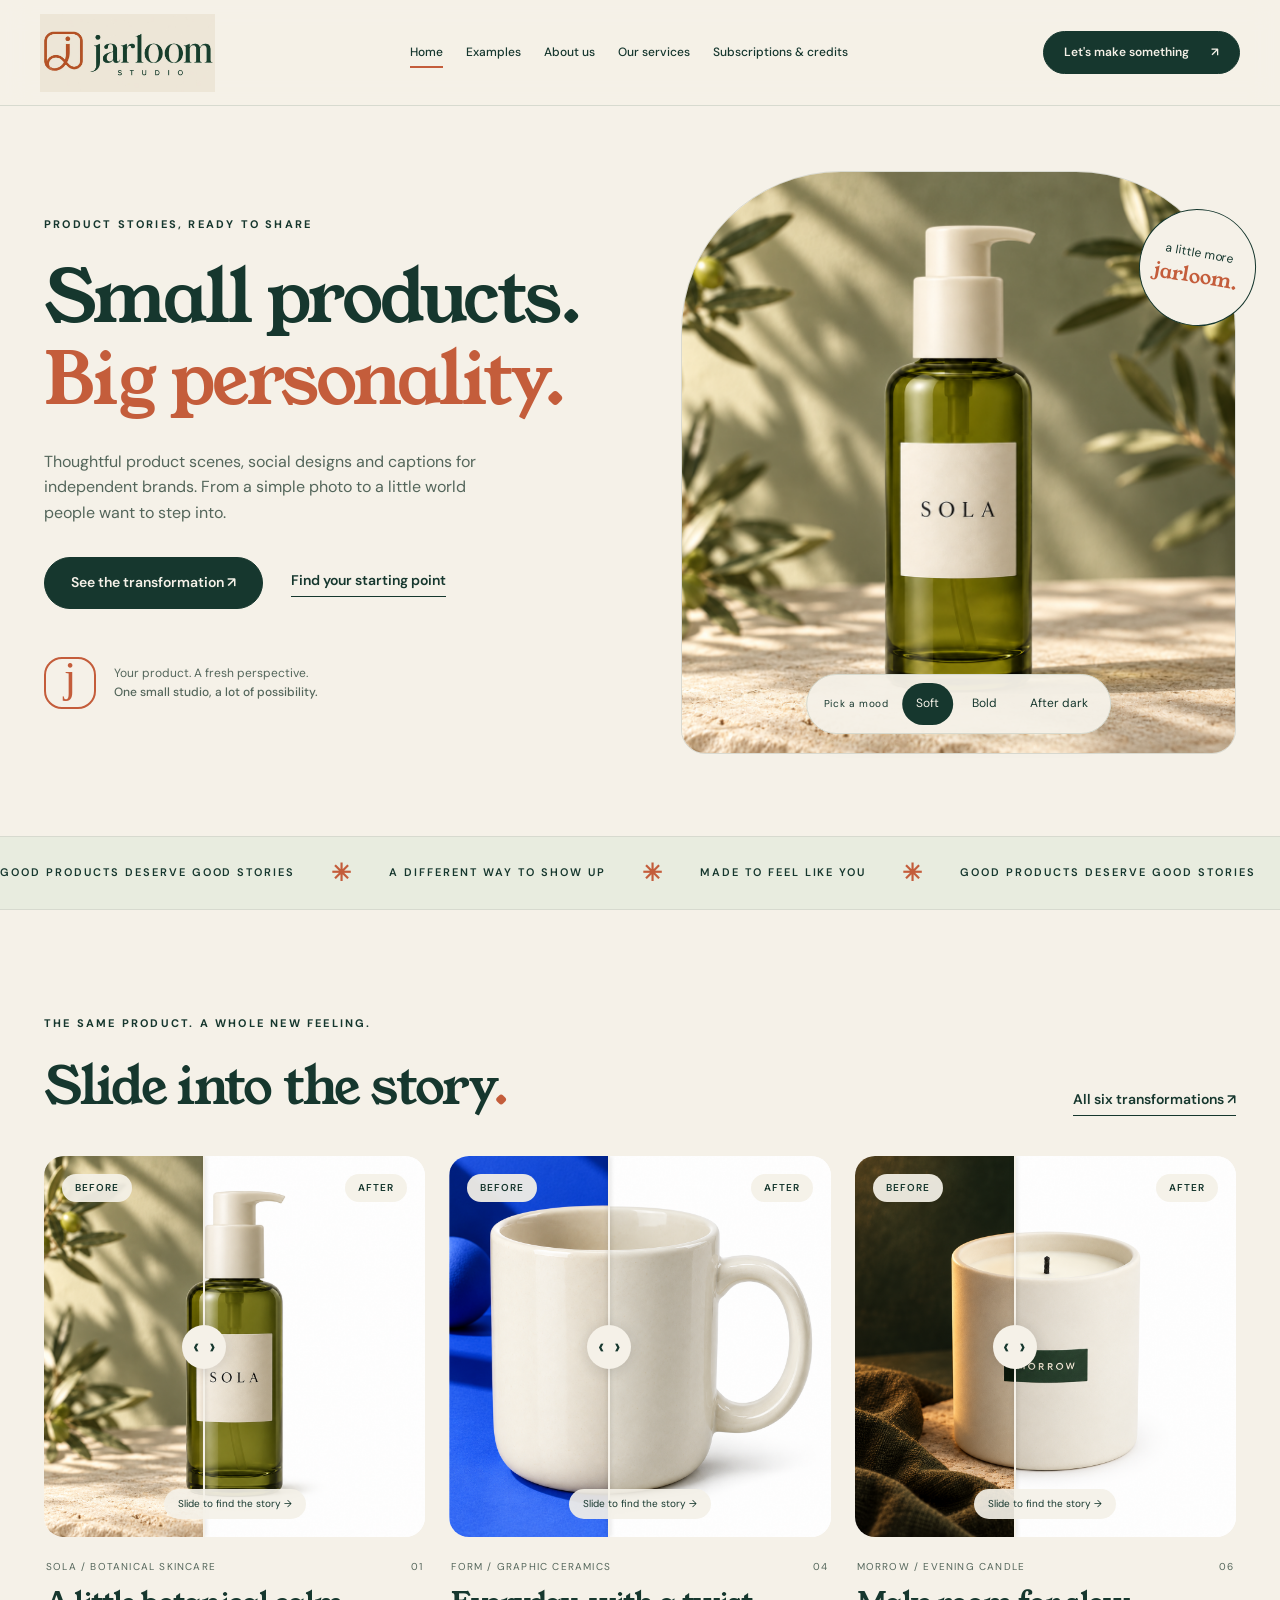
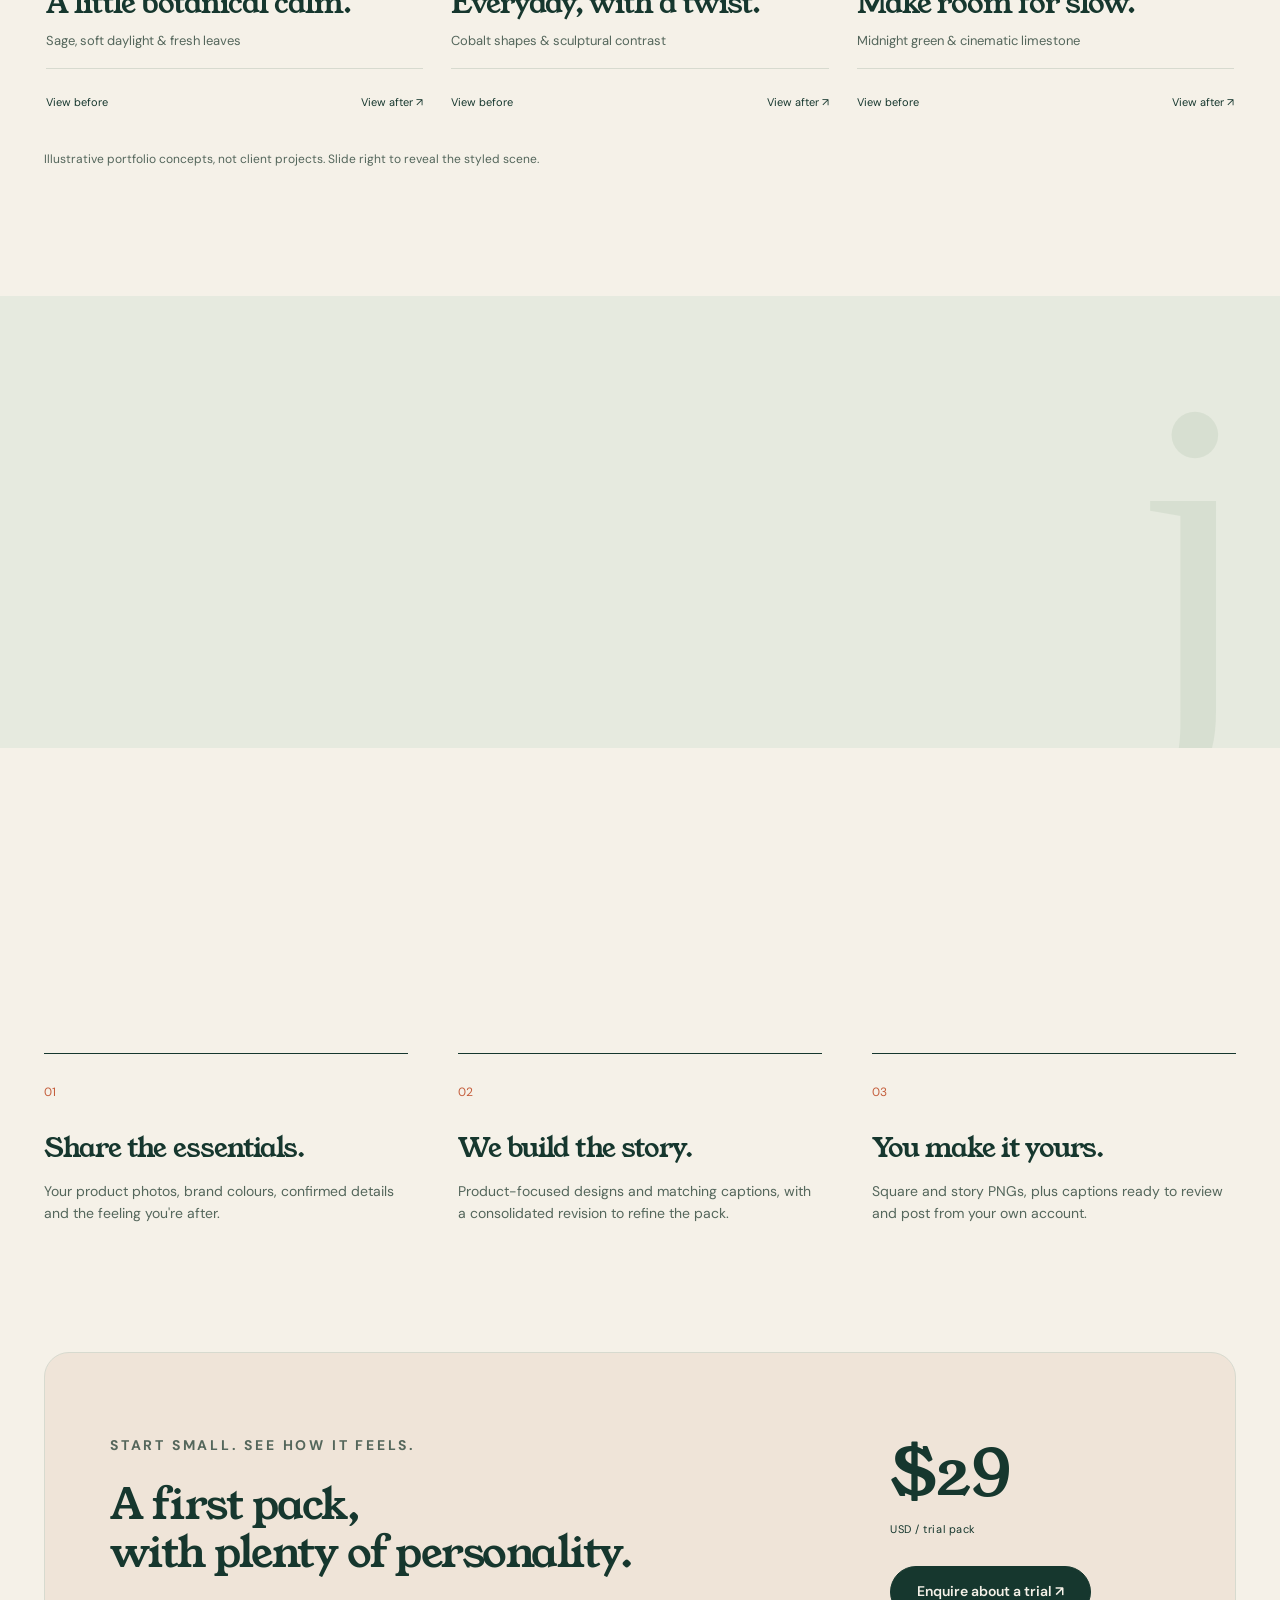
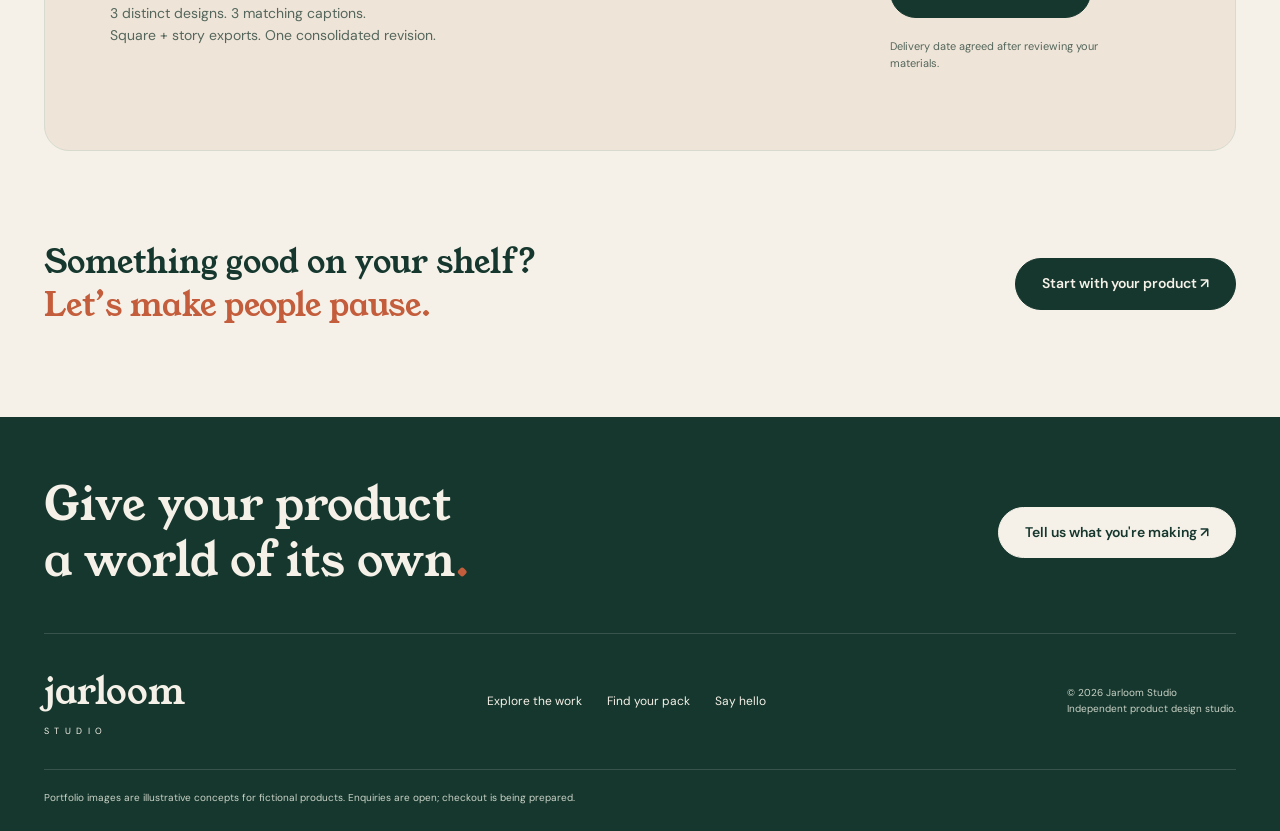
==== index.html @ 502a68c5 "Rebuild Jarloom with five pages and six interactive product stories" ====
<!doctype html><html lang="en"><head><meta charset="utf-8"><meta name="viewport" content="width=device-width,initial-scale=1"><meta name="theme-color" content="#16372e"><meta name="description" content="Product-focused social designs, styled scenes and captions for independent brands."><title>Product stories, ready to share · Jarloom Studio</title><link rel="canonical" href="https://jarloom-studio.github.io/"><link rel="icon" href="favicon.svg" type="image/svg+xml"><link rel="preconnect" href="https://fonts.googleapis.com"><link rel="preconnect" href="https://fonts.gstatic.com" crossorigin><link href="https://fonts.googleapis.com/css2?family=DM+Sans:wght@400;500;600;700&family=Young+Serif&display=swap" rel="stylesheet"><link rel="stylesheet" href="style.css"><script src="app.js" defer></script></head><body><a class="skip" href="#main">Skip to content</a><header class="site-header"><a class="brand" href="index.html" aria-label="Jarloom Studio home"><img src="jarloom-logo.jpg" alt="Jarloom Studio" width="1600" height="807"></a><button class="menu-toggle" aria-controls="navigation" aria-expanded="false">Menu <span>＋</span></button><nav id="navigation" aria-label="Main navigation"><a href="index.html" aria-current="page">Home</a><a href="examples.html" >Examples</a><a href="about.html" >About us</a><a href="services.html" >Our services</a><a href="subscriptions.html" >Subscriptions & credits</a></nav><a class="button small header-cta" href="services.html#brief">Let's make something <span>↗</span></a></header><main id="main"><section class="hero wrap"><div class="hero-copy"><p class="eyebrow reveal">Product stories, ready to share</p><h1 class="reveal">Small products.<br><em>Big personality.</em></h1><p class="reveal">Thoughtful product scenes, social designs and captions for independent brands. From a simple photo to a little world people want to step into.</p><div class="hero-actions reveal"><a class="button" href="examples.html">See the transformation ↗</a><a class="text-link" href="subscriptions.html">Find your starting point</a></div><div class="hero-detail reveal"><span class="loop-mark">j</span><p>Your product. A fresh perspective.<br><strong>One small studio, a lot of possibility.</strong></p></div></div><div class="hero-art reveal"><div class="hero-image"><img id="hero-product" src="skincare-after.png" alt="SOLA skincare bottle in a soft botanical setting" width="1254" height="1254" fetchpriority="high"></div><span class="art-note">a little more<br><em>jarloom.</em></span><div class="mood-picker" aria-label="Explore different product moods"><span>Pick a mood</span><button class="active" aria-pressed="true" data-mood="skincare">Soft</button><button aria-pressed="false" data-mood="ceramic">Bold</button><button aria-pressed="false" data-mood="candle">After dark</button></div></div></section><div class="ticker" aria-hidden="true"><div>GOOD PRODUCTS DESERVE GOOD STORIES <span>✳</span> A DIFFERENT WAY TO SHOW UP <span>✳</span> MADE TO FEEL LIKE YOU <span>✳</span> GOOD PRODUCTS DESERVE GOOD STORIES <span>✳</span> A DIFFERENT WAY TO SHOW UP <span>✳</span> MADE TO FEEL LIKE YOU <span>✳</span></div></div><section class="wrap section"><div class="section-heading reveal"><div><p class="eyebrow">The same product. A whole new feeling.</p><h2>Slide into the story<span>.</span></h2></div><a class="text-link" href="examples.html">All six transformations ↗</a></div><div class="example-grid home-examples"><article class="example-card reveal" data-category="natural"><div class="compare" style="--reveal:42%"><img class="before" src="skincare-before.png" alt="Botanical skincare: plain product on a white background" width="1254" height="1254" loading="lazy"><img class="after" src="skincare-after.png" alt="Botanical skincare: sage, soft daylight & fresh leaves" width="1254" height="1254" loading="lazy"><div class="compare-labels" aria-hidden="true"><span>Before</span><span>After</span></div><div class="compare-divider" aria-hidden="true"><span>‹ ›</span></div><input type="range" min="0" max="100" value="42" aria-label="Reveal styled botanical skincare image" aria-valuetext="42% styled image revealed"><span class="drag-hint" aria-hidden="true">Slide to find the story →</span></div><div class="example-info"><div class="example-meta"><span>SOLA / Botanical skincare</span><span>01</span></div><h3>A little botanical calm.</h3><p>Sage, soft daylight & fresh leaves</p><div class="compare-buttons"><button data-view="0">View before</button><button data-view="100">View after ↗</button></div></div></article><article class="example-card reveal" data-category="bold"><div class="compare" style="--reveal:42%"><img class="before" src="ceramic-before.png" alt="Graphic ceramics: plain product on a white background" width="1254" height="1254" loading="lazy"><img class="after" src="ceramic-after.png" alt="Graphic ceramics: cobalt shapes & sculptural contrast" width="1254" height="1254" loading="lazy"><div class="compare-labels" aria-hidden="true"><span>Before</span><span>After</span></div><div class="compare-divider" aria-hidden="true"><span>‹ ›</span></div><input type="range" min="0" max="100" value="42" aria-label="Reveal styled graphic ceramics image" aria-valuetext="42% styled image revealed"><span class="drag-hint" aria-hidden="true">Slide to find the story →</span></div><div class="example-info"><div class="example-meta"><span>FORM / Graphic ceramics</span><span>04</span></div><h3>Everyday, with a twist.</h3><p>Cobalt shapes & sculptural contrast</p><div class="compare-buttons"><button data-view="0">View before</button><button data-view="100">View after ↗</button></div></div></article><article class="example-card reveal" data-category="moody"><div class="compare" style="--reveal:42%"><img class="before" src="candle-before.png" alt="Evening candle: plain product on a white background" width="1254" height="1254" loading="lazy"><img class="after" src="candle-after.png" alt="Evening candle: midnight green & cinematic limestone" width="1254" height="1254" loading="lazy"><div class="compare-labels" aria-hidden="true"><span>Before</span><span>After</span></div><div class="compare-divider" aria-hidden="true"><span>‹ ›</span></div><input type="range" min="0" max="100" value="42" aria-label="Reveal styled evening candle image" aria-valuetext="42% styled image revealed"><span class="drag-hint" aria-hidden="true">Slide to find the story →</span></div><div class="example-info"><div class="example-meta"><span>MORROW / Evening candle</span><span>06</span></div><h3>Make room for slow.</h3><p>Midnight green & cinematic limestone</p><div class="compare-buttons"><button data-view="0">View before</button><button data-view="100">View after ↗</button></div></div></article></div><p class="fine-print">Illustrative portfolio concepts, not client projects. Slide right to reveal the styled scene.</p></section><section class="studio-note"><div class="wrap note-grid"><p class="eyebrow reveal">A little world around your product</p><div class="reveal"><h2>A good image says<br><em>“this feels like us.”</em></h2><p>We shape the mood, the composition and the words around your product, so each post feels considered. Quiet and natural. Bright and playful. Rich and dramatic. The direction starts with your brand.</p><a class="text-link" href="about.html">Meet Jarloom ↗</a></div><span class="giant-loop" aria-hidden="true">j</span></div></section><section class="wrap section"><div class="section-heading reveal"><div><p class="eyebrow">Simple from the first hello</p><h2>From your shelf<br>to your feed.</h2></div><p class="side-copy">A clear brief, a clear scope,<br>and a useful set of finished files.</p></div><div class="steps"><article class="reveal"><span>01</span><h3>Share the essentials.</h3><p>Your product photos, brand colours, confirmed details and the feeling you're after.</p></article><article class="reveal"><span>02</span><h3>We build the story.</h3><p>Product-focused designs and matching captions, with a consolidated revision to refine the pack.</p></article><article class="reveal"><span>03</span><h3>You make it yours.</h3><p>Square and story PNGs, plus captions ready to review and post from your own account.</p></article></div></section><section class="wrap starter reveal"><div><p class="eyebrow">Start small. See how it feels.</p><h2>A first pack,<br>with plenty of personality.</h2><p>3 distinct designs. 3 matching captions.<br>Square + story exports. One consolidated revision.</p></div><div class="starter-price"><span class="price">$29<small>USD / trial pack</small></span><a class="button" href="services.html?pack=trial#brief">Enquire about a trial ↗</a><p>Delivery date agreed after reviewing your materials.</p></div></section><section class="cta-strip wrap reveal"><p>Something good on your shelf?<br><em>Let’s make people pause.</em></p><a class="button" href="services.html#brief">Start with your product ↗</a></section></main><footer class="site-footer"><div class="footer-top"><p class="footer-title">Give your product<br>a world of its own<span>.</span></p><a class="button light" href="services.html#brief">Tell us what you're making ↗</a></div><div class="footer-bottom"><a class="footer-wordmark" href="index.html">jarloom <small>STUDIO</small></a><div><a href="examples.html">Explore the work</a><a href="subscriptions.html">Find your pack</a><a href="mailto:y3m12005@gmail.com">Say hello</a></div><p>© 2026 Jarloom Studio<br>Independent product design studio.</p></div><p class="footer-note">Portfolio images are illustrative concepts for fictional products. Enquiries are open; checkout is being prepared.</p></footer></body></html>
---- style.css ----
:root{--paper:#f5f1e8;--ink:#16372e;--orange:#c45d3b;--muted:#54665b;--line:#d7dacf;--serif:'Young Serif',Georgia,serif;--sans:'DM Sans',Arial,sans-serif}*{box-sizing:border-box}html{scroll-behavior:smooth;scroll-padding-top:115px}body{margin:0;background:var(--paper);color:var(--ink);font-family:var(--sans);font-size:16px;line-height:1.6}img{display:block;max-width:100%;height:auto}a{color:inherit;text-decoration:none}button,input,select,textarea{font:inherit}button,a,input,select,textarea{-webkit-tap-highlight-color:transparent}button{cursor:pointer}h1,h2,h3,p{margin-top:0}h1,h2,h3{font-family:var(--serif);font-weight:400;line-height:1.13;letter-spacing:-.035em}h1{font-size:clamp(44px,5.65vw,78px);margin-bottom:28px}h2{font-size:clamp(34px,4.1vw,54px);margin-bottom:24px}h3{font-size:27px;line-height:1.2}h1 em,h2 em,.cta-strip em{font-style:normal;color:var(--orange)}h2 span,.footer-title span{color:var(--orange)}p{margin-bottom:22px}a,button{touch-action:manipulation}a:focus-visible,button:focus-visible,input:focus-visible,select:focus-visible,textarea:focus-visible,summary:focus-visible{outline:3px solid var(--orange);outline-offset:5px}.wrap{width:min(1240px,calc(100% - 88px));margin:auto}.section{padding:105px 0}.eyebrow{font-size:11px;text-transform:uppercase;letter-spacing:.2em;font-weight:700;margin-bottom:24px}.button{display:inline-flex;justify-content:center;align-items:center;gap:22px;border:1px solid var(--ink);border-radius:99px;padding:15px 26px;background:var(--ink);color:var(--paper);font-size:14px;line-height:1.4;font-weight:600;transition:transform .25s,background .25s}.button:hover{transform:translateY(-3px);background:#285647}.button.small{padding:12px 20px;font-size:12px}.button.light{background:var(--paper);color:var(--ink);border-color:var(--paper)}.button.outline{background:transparent;color:var(--ink)}.text-link{display:inline-block;border:0;padding:0 0 5px;background:none;border-bottom:1px solid currentColor;font-size:14px;font-weight:600;transition:color .2s}.text-link:hover{color:var(--orange)}.site-header{height:106px;display:flex;align-items:center;justify-content:space-between;padding:0 40px;border-bottom:1px solid var(--line);background:rgba(245,241,232,.96);position:sticky;top:0;z-index:50;backdrop-filter:blur(14px)}.brand{display:block;width:175px;height:78px;overflow:hidden;flex-shrink:0}.brand img{width:215px;max-width:none;height:auto;transform:translate(-20px,-14px);mix-blend-mode:multiply}.site-header nav{display:flex;gap:23px;align-items:center}.site-header nav a{font-size:12px;font-weight:500;position:relative;padding:10px 0}.site-header nav a:after{position:absolute;content:'';bottom:4px;left:0;height:2px;background:var(--orange);width:0;transition:width .2s}.site-header nav a:hover:after,.site-header nav a[aria-current]:after{width:100%}.menu-toggle{display:none}.skip{position:fixed;top:-100px;left:20px;z-index:100;padding:12px 20px;background:var(--ink);color:white}.skip:focus{top:8px}.hero{display:grid;grid-template-columns:1.04fr 1fr;gap:60px;padding-top:65px;padding-bottom:82px;align-items:center}.hero-copy>p:not(.eyebrow){max-width:470px;font-size:16px;color:var(--muted)}.hero-actions{display:flex;align-items:center;gap:28px;margin-top:32px;flex-wrap:wrap}.hero-detail{display:flex;align-items:center;gap:18px;margin-top:48px}.hero-detail p{font-size:12px;margin:0;color:var(--muted)}.hero-detail strong{font-weight:500}.loop-mark{width:52px;height:52px;display:grid;place-items:center;border:2px solid var(--orange);border-radius:18px;color:var(--orange);font:44px/.8 Georgia;flex-shrink:0;padding-bottom:10px}.hero-art{position:relative}.hero-image{border-radius:160px 160px 24px 24px;overflow:hidden;border:1px solid rgba(22,55,46,.12);aspect-ratio:1/1.05}.hero-image img{width:100%;height:100%;object-fit:cover;transition:opacity .25s,transform .7s}.hero-image:hover img{transform:scale(1.025)}.art-note{position:absolute;right:-20px;top:38px;background:var(--paper);border:1px solid var(--ink);border-radius:50%;width:117px;height:117px;display:flex;flex-direction:column;justify-content:center;text-align:center;font-size:12px;line-height:1.35;transform:rotate(10deg)}.art-note em{font:20px var(--serif);color:var(--orange)}.mood-picker{position:absolute;bottom:20px;left:50%;transform:translateX(-50%);background:rgba(245,241,232,.96);border:1px solid var(--line);border-radius:99px;display:flex;align-items:center;gap:5px;padding:8px;white-space:nowrap;box-shadow:0 8px 25px #16372e0c}.mood-picker>span{font-size:10px;letter-spacing:.06em;margin:0 9px}.mood-picker button{border:0;padding:11px 14px;border-radius:99px;background:transparent;color:var(--ink);font-size:12px}.mood-picker button.active{background:var(--ink);color:var(--paper)}.ticker{overflow:hidden;border-top:1px solid var(--line);border-bottom:1px solid var(--line);padding:17px 0;background:#e8ecdf}.ticker div{display:flex;align-items:center;gap:36px;width:max-content;font-size:11px;letter-spacing:.18em;font-weight:600;animation:marquee 40s linear infinite}.ticker span{font-size:24px;color:var(--orange)}@keyframes marquee{to{transform:translateX(-50%)}}.section-heading{display:flex;justify-content:space-between;align-items:flex-end;gap:30px;margin-bottom:40px}.section-heading h2{margin:0}.side-copy{color:var(--muted);font-size:14px;margin-bottom:0}.example-grid{display:grid;grid-template-columns:1fr 1fr;gap:58px 32px}.home-examples{grid-template-columns:repeat(3,1fr);gap:24px}.example-card[hidden]{display:none}.compare{position:relative;aspect-ratio:1;background:white;border-radius:20px;overflow:hidden;isolation:isolate}.compare img{position:absolute;width:100%;height:100%;object-fit:cover;inset:0;user-select:none;pointer-events:none}.compare .after{clip-path:inset(0 calc(100% - var(--reveal)) 0 0);z-index:1}.compare-labels{position:absolute;top:18px;left:18px;right:18px;display:flex;justify-content:space-between;z-index:3;pointer-events:none}.compare-labels span{background:rgba(245,241,232,.93);color:var(--ink);border-radius:50px;padding:6px 13px;font-size:10px;font-weight:600;text-transform:uppercase;letter-spacing:.1em}.compare-divider{position:absolute;z-index:2;left:var(--reveal);top:0;bottom:0;width:2px;background:var(--paper);transform:translateX(-50%);pointer-events:none;box-shadow:0 0 5px #0003}.compare-divider span{position:absolute;top:50%;left:50%;transform:translate(-50%,-50%);width:44px;height:44px;border-radius:50%;background:var(--paper);color:var(--ink);display:grid;place-items:center;font-size:22px;font-weight:600;box-shadow:0 2px 15px #0002;word-spacing:4px}.compare input[type=range]{position:absolute;inset:0;width:100%;height:100%;opacity:0;z-index:4;cursor:ew-resize;margin:0;touch-action:pan-y}.compare:focus-within{outline:3px solid var(--orange);outline-offset:5px}.drag-hint{position:absolute;z-index:2;bottom:18px;left:50%;transform:translateX(-50%);color:var(--ink);background:rgba(245,241,232,.91);border-radius:50px;padding:7px 14px;font-size:10px;white-space:nowrap;pointer-events:none}.example-info{padding:22px 2px 0}.example-meta{display:flex;justify-content:space-between;font-size:10px;text-transform:uppercase;letter-spacing:.12em;color:var(--muted);margin-bottom:12px}.example-info h3{margin-bottom:9px;font-size:29px}.example-info p{color:var(--muted);font-size:13px;margin-bottom:16px}.example-description{max-width:500px}.compare-buttons{display:flex;justify-content:space-between;border-top:1px solid var(--line);padding-top:12px}.compare-buttons button{border:0;background:none;color:var(--ink);font-size:11px;padding:8px 0;min-height:44px}.compare-buttons button:hover{color:var(--orange)}.fine-print{font-size:12px;color:var(--muted);margin-top:25px}.studio-note{background:#e6eadf;padding:90px 0;position:relative;overflow:hidden}.note-grid{display:grid;grid-template-columns:1fr 2fr;gap:40px;position:relative}.note-grid>div{max-width:640px;z-index:1}.note-grid>div p{color:var(--muted);max-width:530px}.giant-loop{position:absolute;right:-20px;bottom:-150px;color:#cad6c5;opacity:.5;font:440px Georgia;pointer-events:none}.steps{display:grid;grid-template-columns:repeat(3,1fr);gap:50px}.steps article{border-top:1px solid var(--ink);padding-top:24px}.steps article>span{color:var(--orange);font-size:12px}.steps h3{margin:28px 0 16px;font-size:27px}.steps p{font-size:14px;color:var(--muted)}.starter{border:1px solid var(--line);border-radius:25px;display:flex;justify-content:space-between;align-items:center;padding:55px 65px;background:#efe4d8;gap:30px}.starter h2{font-size:43px}.starter p{font-size:14px;color:var(--muted)}.starter-price{min-width:280px}.price{font:64px var(--serif);line-height:1.1;display:block;margin:30px 0}.price small{display:block;font:11px var(--sans);letter-spacing:.05em;margin-top:14px}.starter-price p{font-size:11px;max-width:250px;margin-top:20px}.cta-strip{display:flex;align-items:center;justify-content:space-between;gap:30px;padding:90px 0}.cta-strip p{font:32px/1.35 var(--serif);margin:0}.site-footer{background:var(--ink);color:var(--paper);padding:60px max(44px,calc((100vw - 1240px)/2)) 25px}.footer-top{display:flex;justify-content:space-between;align-items:center;gap:35px;border-bottom:1px solid #ffffff24;padding-bottom:45px}.footer-title{font:46px/1.2 var(--serif);margin:0}.footer-bottom{display:flex;justify-content:space-between;align-items:center;gap:30px;padding:32px 0}.footer-wordmark{font:36px var(--serif)}.footer-wordmark small{display:block;font:9px var(--sans);letter-spacing:.6em;margin-top:8px}.footer-bottom>div{display:flex;gap:25px;font-size:12px}.footer-bottom>p,.footer-note{font-size:10px;color:#cbd3c7}.footer-bottom>p{margin:0}.footer-note{border-top:1px solid #ffffff24;padding-top:20px;margin:0}.page-intro{padding-top:75px;padding-bottom:48px}.page-intro h1{max-width:1000px}.intro-copy{max-width:640px;color:var(--muted);font-size:16px;margin:0}.portfolio-section{padding-bottom:25px}.filters{display:flex;gap:10px;flex-wrap:wrap;margin-bottom:22px}.filters button{border:1px solid var(--line);border-radius:99px;padding:12px 20px;font-size:12px;background:transparent;color:var(--ink);min-height:44px}.filters button.active{background:var(--ink);border-color:var(--ink);color:var(--paper)}.filters span{margin-left:10px;opacity:.6}.portfolio-note{font-size:12px;color:var(--muted);max-width:730px;margin-bottom:40px}.portfolio-end{display:flex;align-items:center;gap:25px;border-top:1px solid var(--line);margin-top:65px;padding-top:35px}.portfolio-end p{font-size:14px;color:var(--muted);margin:0}.portfolio-end strong{font-weight:500}.portfolio-end a{margin-left:auto}.about-story{display:grid;grid-template-columns:1fr 1fr;gap:85px;align-items:center;padding:25px 0 0}.about-image img{width:100%;aspect-ratio:1;object-fit:cover;border-radius:170px 170px 20px 20px}.about-image span{font-size:11px;display:block;margin-top:17px;color:var(--muted)}.about-copy h2{font-size:43px}.about-copy p:not(.eyebrow){color:var(--muted);font-size:14px}.principles{display:grid;grid-template-columns:repeat(3,1fr);gap:45px}.principles article{border-top:1px solid var(--line);padding-top:26px}.principles span{font-size:40px;color:var(--orange)}.principles h3{margin-top:26px}.principles p{font-size:14px;color:var(--muted)}.manifesto{text-align:center;padding:85px 30px;background:#e6eadf}.manifesto h2{font-size:clamp(34px,4.7vw,65px);margin-bottom:0}.service-list{padding-bottom:70px}.service-row{display:grid;grid-template-columns:.15fr 1fr .6fr;gap:60px;align-items:center;padding:40px 0;border-top:1px solid var(--line)}.service-number{align-self:start;font-size:13px;color:var(--orange);margin-top:8px}.service-row h2{font-size:38px}.service-row p{color:var(--muted);font-size:14px;max-width:430px}.service-row img{border-radius:18px;aspect-ratio:1;width:100%;object-fit:cover}.tag{display:inline-block;font-size:10px;text-transform:uppercase;letter-spacing:.08em;border:1px solid var(--line);border-radius:99px;padding:8px 14px}.scope-section{display:grid;grid-template-columns:1fr 1fr;gap:80px;align-items:center;padding-bottom:90px}.scope-card{background:#e6eadf;padding:45px;border-radius:22px}.scope-card h2{font-size:35px}.scope-card ul{padding-left:20px;font-size:14px;margin-bottom:30px}.scope-card li{margin:12px 0}.scope-copy p{font-size:14px;color:var(--muted)}.scope-copy h3{font-size:32px}.brief-section{background:#ece0d3;padding:80px 0}.brief-grid{display:grid;grid-template-columns:.9fr 1.1fr;gap:90px}.brief-grid>div>p:not(.eyebrow){font-size:14px;color:var(--muted);max-width:400px}.brief-note{padding:18px;border:1px solid #c7b8a8;border-radius:14px}.form-pair{display:grid;grid-template-columns:1fr 1fr;gap:16px}label{display:block;font-size:12px;font-weight:600;margin-bottom:18px}input:not([type=checkbox]):not([type=range]),select,textarea{display:block;width:100%;background:var(--paper);border:1px solid #bfc6b6;border-radius:10px;color:var(--ink);padding:13px 14px;margin-top:7px;font-size:14px}textarea{resize:vertical}.checkbox{display:flex;gap:10px;align-items:flex-start;font-weight:400;font-size:11px;line-height:1.55}.checkbox input{margin-top:3px;width:18px;height:18px;accent-color:var(--ink);flex-shrink:0}.brief-grid .fine-print{font-size:10px}#draft-area{padding-top:20px}#draft-area .text-link{margin-right:15px}#copy-status{font-size:12px;margin-top:12px}.pricing-grid{display:grid;grid-template-columns:1fr 1fr;gap:26px;padding-top:12px}.pricing-card{border:1px solid var(--line);border-radius:25px;padding:45px;position:relative;background:#fffcf4}.pricing-card h2{font-size:36px;margin-bottom:15px}.pricing-card>p:not(.eyebrow){font-size:13px;color:var(--muted)}.pricing-card.featured{background:var(--ink);color:var(--paper);border-color:var(--ink)}.pricing-card.featured>p:not(.eyebrow){color:#c5d1bf}.pricing-flag{position:absolute;top:-15px;right:30px;background:var(--orange);color:var(--paper);border-radius:99px;font-size:10px;padding:7px 16px;letter-spacing:.06em}.pricing-card ul{list-style:none;padding:0;font-size:13px;margin:30px 0}.pricing-card li{padding:12px 0;border-bottom:1px solid var(--line)}.pricing-card.featured li{border-color:#ffffff24}.pricing-card .button{width:100%}.pricing-disclaimer{margin-top:20px}.credits-section{display:grid;grid-template-columns:1fr 1fr;gap:75px;align-items:center;padding-top:95px;padding-bottom:90px}.credits-section>div>p:not(.eyebrow){font-size:14px;color:var(--muted);max-width:460px}.credit-visual{background:#e6eadf;border-radius:25px;padding:38px;text-align:center}.credit-token{display:flex;flex-direction:column;align-items:center;justify-content:center;border:2px solid var(--orange);border-radius:50%;width:135px;height:135px;font:57px var(--serif);color:var(--orange);margin:0 auto 35px}.credit-token>span{font:8px var(--sans);letter-spacing:.15em}.credit-outputs{display:flex;align-items:center;justify-content:space-between;gap:12px}.credit-outputs>div{display:flex;flex-direction:column;align-items:center;justify-content:flex-end;min-height:90px}.credit-outputs p{font-size:10px;margin:15px 0 0}.credit-outputs b{font-weight:400;color:var(--orange)}.format-square{width:48px;height:48px;border:2px solid var(--ink);border-radius:8px;background:#f5f1e870}.format-story{width:34px;height:60px;border:2px solid var(--ink);border-radius:8px;background:#f5f1e870}.format-caption{font:35px var(--serif);height:48px}.planner{display:grid;grid-template-columns:1fr 1fr;gap:60px;border-top:1px solid var(--line);border-bottom:1px solid var(--line);padding:60px 0;align-items:center}.planner h2{font-size:39px}.planner p{font-size:13px;color:var(--muted);margin-bottom:0}.planner label{display:flex;justify-content:space-between;align-items:center;font-size:14px}.planner output{font:40px var(--serif);color:var(--orange)}#design-count{width:100%;accent-color:var(--orange);height:30px;cursor:pointer}.range-ends{display:flex;justify-content:space-between;font-size:10px;color:var(--muted)}#planner-result{font-size:14px;margin:25px 0}.faq-section{display:grid;grid-template-columns:1fr 1.4fr;gap:70px;padding-top:90px}.faq details{border-top:1px solid var(--line);padding:22px 0}.faq details:last-child{border-bottom:1px solid var(--line)}.faq summary{font-size:14px;font-weight:500;cursor:pointer;list-style:none;display:flex;justify-content:space-between;gap:20px}.faq summary:after{content:'＋';color:var(--orange);font-size:20px;line-height:1}.faq details[open] summary:after{content:'−'}.faq details p{font-size:13px;color:var(--muted);padding-top:17px;margin-bottom:0}.sr-only{position:absolute;width:1px;height:1px;padding:0;margin:-1px;overflow:hidden;clip:rect(0,0,0,0);white-space:nowrap;border:0}.js .reveal{opacity:0;transform:translateY(22px);transition:opacity .7s,transform .7s}.js .reveal.visible{opacity:1;transform:none}.image-changing{opacity:.3!important}
@media(min-width:1450px){.hero{padding-top:80px;padding-bottom:100px}.hero-image{max-height:610px}}
@media(max-width:1120px){.site-header{padding:0 28px}.site-header nav{gap:18px}.header-cta{display:none}.wrap{width:calc(100% - 64px)}.hero{gap:40px}.hero-actions{gap:20px}.hero-actions .text-link{font-size:12px}.mood-picker>span{display:none}.about-story,.scope-section,.brief-grid{gap:45px}.service-row{gap:30px}.home-examples h3{font-size:23px}.starter{padding:45px}.site-footer{padding:55px 32px 25px}}
@media(max-width:800px){html{scroll-padding-top:85px}.site-header{height:82px;padding:0 24px}.brand{width:145px;height:70px}.brand img{width:190px;transform:translate(-19px,-10px)}.menu-toggle{display:flex;align-items:center;gap:15px;border:1px solid var(--line);border-radius:40px;background:transparent;color:var(--ink);font-size:12px;padding:10px 18px;min-height:44px}.menu-toggle span{font-size:20px;line-height:1}.site-header nav{display:none;position:absolute;left:0;right:0;top:82px;flex-direction:column;align-items:stretch;background:var(--paper);padding:22px 30px;box-shadow:0 15px 30px #16372e10;border-bottom:1px solid var(--line);gap:6px}.site-header nav.open{display:flex}.site-header nav a{font-size:15px;padding:12px 0}.site-header nav a:after{bottom:8px;max-width:50px}.hero{grid-template-columns:1fr 1fr;gap:24px;padding-top:42px;padding-bottom:55px}h1{font-size:44px}.hero-copy>p:not(.eyebrow){font-size:14px}.hero-detail{margin-top:25px}.hero-detail p{font-size:10px}.hero-art .art-note{width:85px;height:85px;right:-10px;top:15px;font-size:10px}.art-note em{font-size:17px}.mood-picker{bottom:12px;padding:5px;gap:0}.mood-picker button{font-size:10px;padding:10px 12px}.hero-actions{margin-top:25px;gap:15px}.hero-actions .button{font-size:12px;padding:13px 19px}.hero-detail .loop-mark{width:40px;height:40px;font-size:34px;border-radius:13px}.section{padding:75px 0}.home-examples{grid-template-columns:1fr 1fr}.home-examples .example-card:last-child{grid-column:1/-1;max-width:calc(50% - 12px);width:100%;margin:auto}.note-grid{grid-template-columns:1fr;gap:10px}.studio-note{padding:65px 0}.steps{gap:25px}.steps h3{font-size:23px}.steps p{font-size:12px}.starter{padding:35px;gap:35px}.starter h2{font-size:34px}.starter-price{min-width:220px}.price{font-size:56px}.cta-strip p{font-size:26px}.cta-strip{padding:65px 0}.footer-title{font-size:36px}.footer-bottom{flex-wrap:wrap}.footer-bottom>div{gap:20px}.footer-bottom>p{width:100%}.page-intro{padding-top:55px;padding-bottom:35px}.about-story{gap:35px}.about-copy h2{font-size:33px}.about-copy p:not(.eyebrow){font-size:13px}.principles{gap:25px}.principles h3{font-size:23px}.principles p{font-size:12px}.service-row{grid-template-columns:30px 1fr 180px;gap:22px}.service-row h2{font-size:29px}.service-row p{font-size:13px}.scope-section{gap:30px}.scope-card{padding:30px}.scope-card h2{font-size:29px}.scope-copy p{font-size:13px}.brief-grid{gap:30px}.form-pair{grid-template-columns:1fr;gap:0}.pricing-card{padding:30px}.credits-section{gap:35px;padding-top:65px;padding-bottom:65px}.credit-visual{padding:25px}.planner{gap:35px}.faq-section{gap:35px;padding-top:65px}}
@media(max-width:600px){.wrap{width:calc(100% - 40px)}.site-header{padding:0 20px}.hero{grid-template-columns:1fr;gap:40px;padding-top:35px;padding-bottom:45px}.hero h1{font-size:clamp(40px,11vw,57px)}.hero-copy>p:not(.eyebrow){max-width:440px;font-size:14px}.hero-detail{margin-top:25px}.hero-detail p{font-size:11px}.hero-image{border-radius:140px 140px 20px 20px;aspect-ratio:1/1.05}.hero-art{max-width:440px;width:100%;margin:auto}.hero-art .art-note{width:100px;height:100px;right:0;font-size:12px}.art-note em{font-size:20px}.mood-picker{bottom:20px}.mood-picker button{font-size:12px;padding:12px 17px}.mood-picker>span{display:block;font-size:10px;margin:0 6px}.eyebrow{font-size:10px;margin-bottom:20px}.section{padding:60px 0}.section-heading{display:block;margin-bottom:30px}.section-heading .text-link,.section-heading .side-copy{margin-top:20px}.section-heading h2{font-size:36px}.example-grid,.home-examples{grid-template-columns:1fr;gap:40px}.home-examples .example-card:last-child{grid-column:auto;max-width:none}.example-info h3,.home-examples h3{font-size:29px}.example-info{padding-top:18px}.compare-labels{top:15px;left:15px;right:15px}.steps{grid-template-columns:1fr;gap:20px}.steps h3{margin-top:14px;font-size:26px}.steps article{padding-top:20px}.steps p{font-size:14px}.starter{display:block;padding:30px}.starter h2{font-size:34px}.starter-price{border-top:1px solid #c8b7a8;margin-top:25px}.starter-price p{max-width:none}.starter-price .button{width:100%}.cta-strip{display:block;padding:60px 0}.cta-strip p{font-size:27px;margin-bottom:25px}.site-footer{padding:45px 20px 25px}.footer-top{display:block;padding-bottom:35px}.footer-title{font-size:34px;margin-bottom:25px}.footer-bottom{align-items:flex-start;gap:25px}.footer-bottom>div{flex-direction:column;gap:12px;font-size:11px}.page-intro{padding-top:40px;padding-bottom:30px}.page-intro h1{font-size:clamp(38px,10vw,54px)}.intro-copy{font-size:14px}.filters{gap:8px}.filters button{padding:10px 14px;font-size:11px}.portfolio-note{font-size:11px;margin-bottom:30px}.portfolio-end{flex-wrap:wrap;gap:18px;margin-top:40px}.portfolio-end p{font-size:12px}.portfolio-end a{margin-left:0}.about-story{grid-template-columns:1fr;gap:35px;padding-top:10px}.about-copy h2{font-size:36px}.about-copy p:not(.eyebrow){font-size:14px}.principles{grid-template-columns:1fr;gap:20px}.principles article{padding-top:22px}.principles span{font-size:32px}.principles h3{font-size:26px;margin-top:18px}.principles p{font-size:14px}.manifesto{padding:60px 20px}.manifesto h2{font-size:35px}.service-row{grid-template-columns:25px 1fr;gap:15px;padding:30px 0}.service-row img{grid-column:2}.service-row h2{font-size:30px}.service-row p{font-size:14px}.service-list{padding-bottom:35px}.scope-section{grid-template-columns:1fr;padding-bottom:50px}.scope-copy h3{font-size:29px}.scope-copy p{font-size:14px}.brief-section{padding:55px 0}.brief-grid{grid-template-columns:1fr;gap:35px}.form-pair{grid-template-columns:1fr 1fr;gap:12px}.brief-grid h2{font-size:43px}.brief-grid>div>p:not(.eyebrow){max-width:none}.brief-grid .button{width:100%}.pricing-grid{grid-template-columns:1fr;gap:35px}.pricing-card{padding:32px}.pricing-disclaimer{font-size:11px}.credits-section{grid-template-columns:1fr;gap:28px;padding-top:55px;padding-bottom:55px}.credits-section h2{font-size:39px}.credit-outputs{justify-content:space-around}.planner{grid-template-columns:1fr;gap:25px;padding:40px 0}.planner h2{font-size:35px}.faq-section{grid-template-columns:1fr;gap:10px;padding-top:55px}.faq-section h2{font-size:35px}.faq summary{font-size:13px}}
@media(max-width:380px){.mood-picker>span{display:none}.form-pair{grid-template-columns:1fr;gap:0}.hero-actions{align-items:flex-start;flex-direction:column}.footer-title{font-size:29px}}
@media(prefers-reduced-motion:reduce){html{scroll-behavior:auto}*,*:before,*:after{animation:none!important;transition:none!important}.js .reveal{opacity:1;transform:none}}
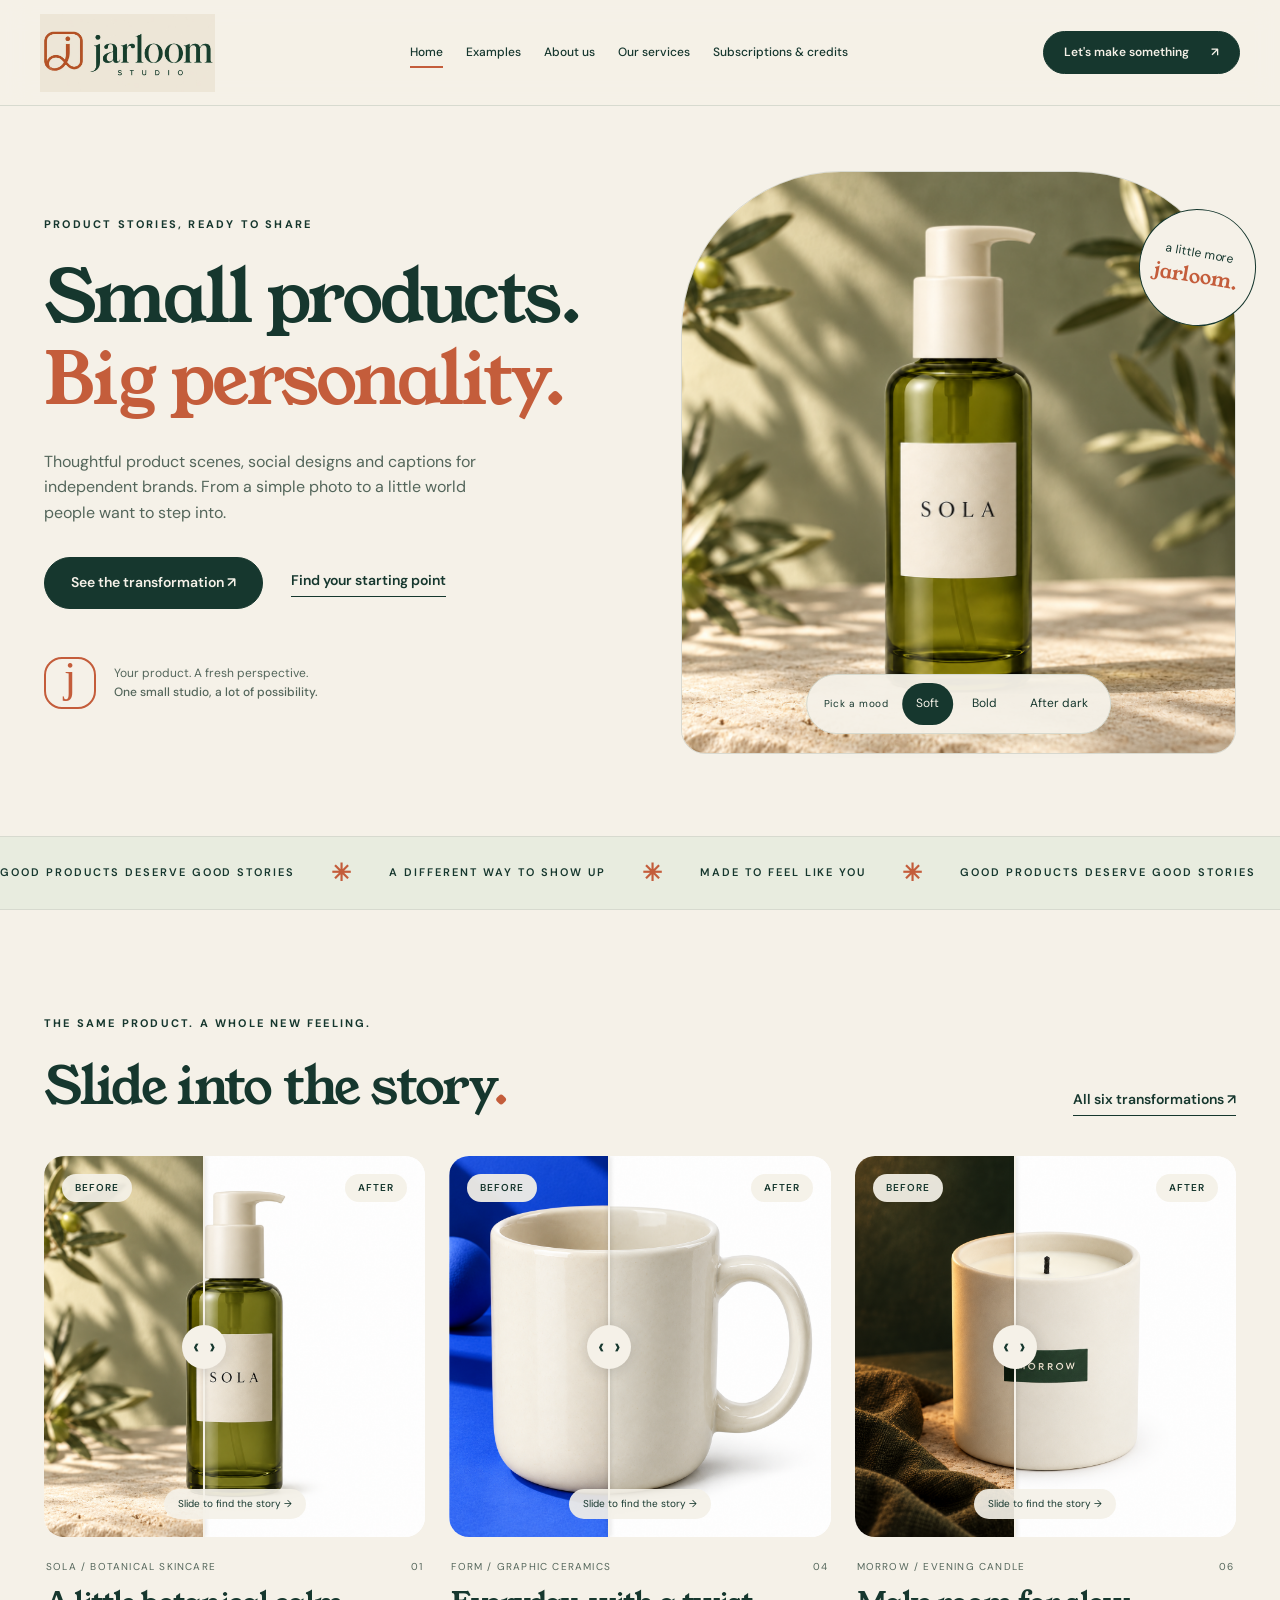
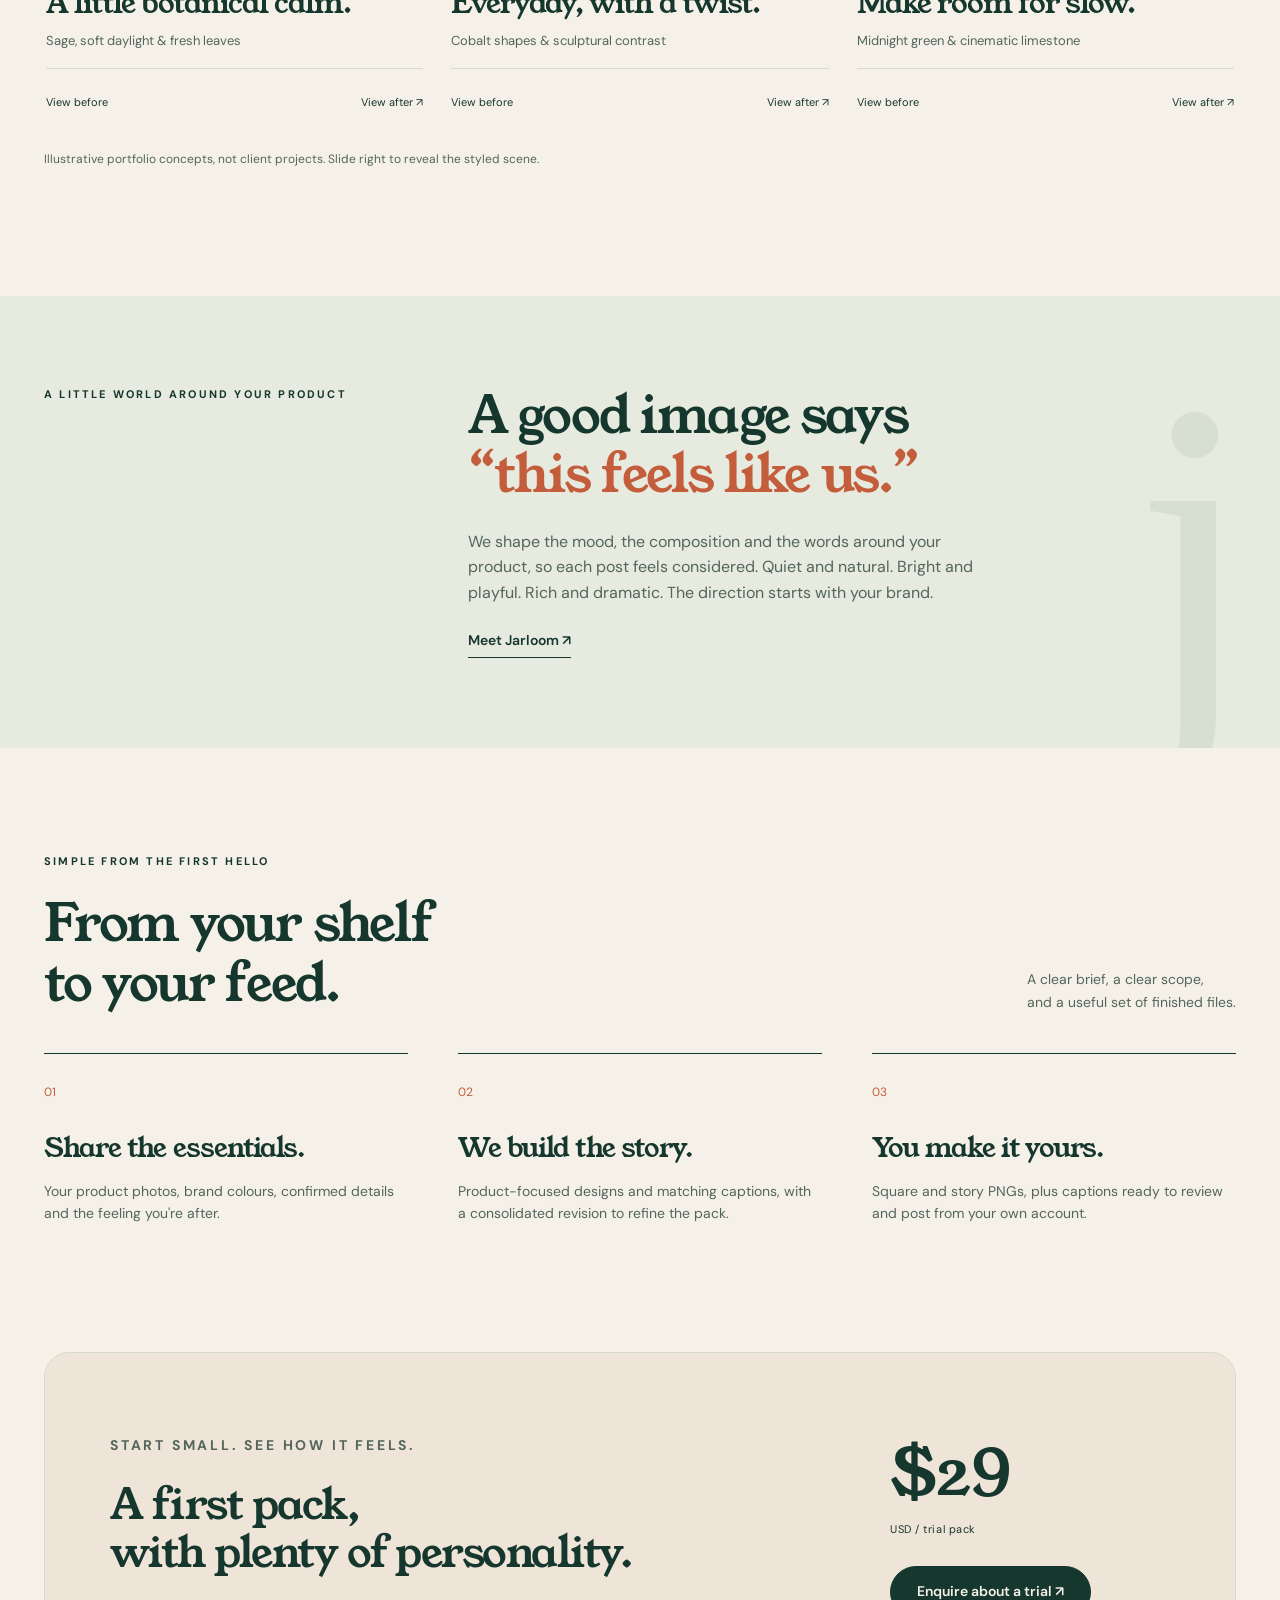
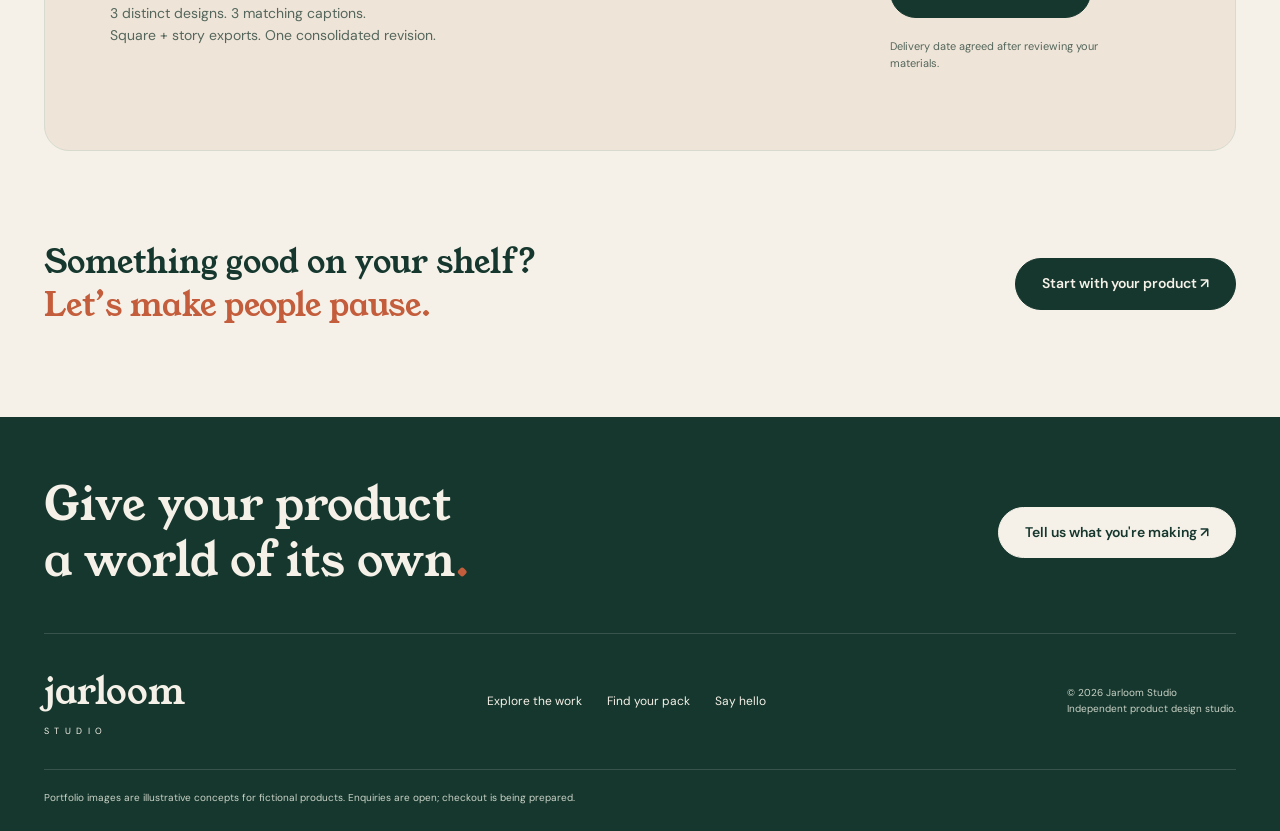
==== commit d3155253: "Ensure visitors receive the new site styling" ====
--- a/index.html
+++ b/index.html
@@ -1 +1 @@
-<!doctype html><html lang="en"><head><meta charset="utf-8"><meta name="viewport" content="width=device-width,initial-scale=1"><meta name="theme-color" content="#16372e"><meta name="description" content="Product-focused social designs, styled scenes and captions for independent brands."><title>Product stories, ready to share · Jarloom Studio</title><link rel="canonical" href="https://jarloom-studio.github.io/"><link rel="icon" href="favicon.svg" type="image/svg+xml"><link rel="preconnect" href="https://fonts.googleapis.com"><link rel="preconnect" href="https://fonts.gstatic.com" crossorigin><link href="https://fonts.googleapis.com/css2?family=DM+Sans:wght@400;500;600;700&family=Young+Serif&display=swap" rel="stylesheet"><link rel="stylesheet" href="style.css"><script src="app.js" defer></script></head><body><a class="skip" href="#main">Skip to content</a><header class="site-header"><a class="brand" href="index.html" aria-label="Jarloom Studio home"><img src="jarloom-logo.jpg" alt="Jarloom Studio" width="1600" height="807"></a><button class="menu-toggle" aria-controls="navigation" aria-expanded="false">Menu <span>＋</span></button><nav id="navigation" aria-label="Main navigation"><a href="index.html" aria-current="page">Home</a><a href="examples.html" >Examples</a><a href="about.html" >About us</a><a href="services.html" >Our services</a><a href="subscriptions.html" >Subscriptions & credits</a></nav><a class="button small header-cta" href="services.html#brief">Let's make something <span>↗</span></a></header><main id="main"><section class="hero wrap"><div class="hero-copy"><p class="eyebrow reveal">Product stories, ready to share</p><h1 class="reveal">Small products.<br><em>Big personality.</em></h1><p class="reveal">Thoughtful product scenes, social designs and captions for independent brands. From a simple photo to a little world people want to step into.</p><div class="hero-actions reveal"><a class="button" href="examples.html">See the transformation ↗</a><a class="text-link" href="subscriptions.html">Find your starting point</a></div><div class="hero-detail reveal"><span class="loop-mark">j</span><p>Your product. A fresh perspective.<br><strong>One small studio, a lot of possibility.</strong></p></div></div><div class="hero-art reveal"><div class="hero-image"><img id="hero-product" src="skincare-after.png" alt="SOLA skincare bottle in a soft botanical setting" width="1254" height="1254" fetchpriority="high"></div><span class="art-note">a little more<br><em>jarloom.</em></span><div class="mood-picker" aria-label="Explore different product moods"><span>Pick a mood</span><button class="active" aria-pressed="true" data-mood="skincare">Soft</button><button aria-pressed="false" data-mood="ceramic">Bold</button><button aria-pressed="false" data-mood="candle">After dark</button></div></div></section><div class="ticker" aria-hidden="true"><div>GOOD PRODUCTS DESERVE GOOD STORIES <span>✳</span> A DIFFERENT WAY TO SHOW UP <span>✳</span> MADE TO FEEL LIKE YOU <span>✳</span> GOOD PRODUCTS DESERVE GOOD STORIES <span>✳</span> A DIFFERENT WAY TO SHOW UP <span>✳</span> MADE TO FEEL LIKE YOU <span>✳</span></div></div><section class="wrap section"><div class="section-heading reveal"><div><p class="eyebrow">The same product. A whole new feeling.</p><h2>Slide into the story<span>.</span></h2></div><a class="text-link" href="examples.html">All six transformations ↗</a></div><div class="example-grid home-examples"><article class="example-card reveal" data-category="natural"><div class="compare" style="--reveal:42%"><img class="before" src="skincare-before.png" alt="Botanical skincare: plain product on a white background" width="1254" height="1254" loading="lazy"><img class="after" src="skincare-after.png" alt="Botanical skincare: sage, soft daylight & fresh leaves" width="1254" height="1254" loading="lazy"><div class="compare-labels" aria-hidden="true"><span>Before</span><span>After</span></div><div class="compare-divider" aria-hidden="true"><span>‹ ›</span></div><input type="range" min="0" max="100" value="42" aria-label="Reveal styled botanical skincare image" aria-valuetext="42% styled image revealed"><span class="drag-hint" aria-hidden="true">Slide to find the story →</span></div><div class="example-info"><div class="example-meta"><span>SOLA / Botanical skincare</span><span>01</span></div><h3>A little botanical calm.</h3><p>Sage, soft daylight & fresh leaves</p><div class="compare-buttons"><button data-view="0">View before</button><button data-view="100">View after ↗</button></div></div></article><article class="example-card reveal" data-category="bold"><div class="compare" style="--reveal:42%"><img class="before" src="ceramic-before.png" alt="Graphic ceramics: plain product on a white background" width="1254" height="1254" loading="lazy"><img class="after" src="ceramic-after.png" alt="Graphic ceramics: cobalt shapes & sculptural contrast" width="1254" height="1254" loading="lazy"><div class="compare-labels" aria-hidden="true"><span>Before</span><span>After</span></div><div class="compare-divider" aria-hidden="true"><span>‹ ›</span></div><input type="range" min="0" max="100" value="42" aria-label="Reveal styled graphic ceramics image" aria-valuetext="42% styled image revealed"><span class="drag-hint" aria-hidden="true">Slide to find the story →</span></div><div class="example-info"><div class="example-meta"><span>FORM / Graphic ceramics</span><span>04</span></div><h3>Everyday, with a twist.</h3><p>Cobalt shapes & sculptural contrast</p><div class="compare-buttons"><button data-view="0">View before</button><button data-view="100">View after ↗</button></div></div></article><article class="example-card reveal" data-category="moody"><div class="compare" style="--reveal:42%"><img class="before" src="candle-before.png" alt="Evening candle: plain product on a white background" width="1254" height="1254" loading="lazy"><img class="after" src="candle-after.png" alt="Evening candle: midnight green & cinematic limestone" width="1254" height="1254" loading="lazy"><div class="compare-labels" aria-hidden="true"><span>Before</span><span>After</span></div><div class="compare-divider" aria-hidden="true"><span>‹ ›</span></div><input type="range" min="0" max="100" value="42" aria-label="Reveal styled evening candle image" aria-valuetext="42% styled image revealed"><span class="drag-hint" aria-hidden="true">Slide to find the story →</span></div><div class="example-info"><div class="example-meta"><span>MORROW / Evening candle</span><span>06</span></div><h3>Make room for slow.</h3><p>Midnight green & cinematic limestone</p><div class="compare-buttons"><button data-view="0">View before</button><button data-view="100">View after ↗</button></div></div></article></div><p class="fine-print">Illustrative portfolio concepts, not client projects. Slide right to reveal the styled scene.</p></section><section class="studio-note"><div class="wrap note-grid"><p class="eyebrow reveal">A little world around your product</p><div class="reveal"><h2>A good image says<br><em>“this feels like us.”</em></h2><p>We shape the mood, the composition and the words around your product, so each post feels considered. Quiet and natural. Bright and playful. Rich and dramatic. The direction starts with your brand.</p><a class="text-link" href="about.html">Meet Jarloom ↗</a></div><span class="giant-loop" aria-hidden="true">j</span></div></section><section class="wrap section"><div class="section-heading reveal"><div><p class="eyebrow">Simple from the first hello</p><h2>From your shelf<br>to your feed.</h2></div><p class="side-copy">A clear brief, a clear scope,<br>and a useful set of finished files.</p></div><div class="steps"><article class="reveal"><span>01</span><h3>Share the essentials.</h3><p>Your product photos, brand colours, confirmed details and the feeling you're after.</p></article><article class="reveal"><span>02</span><h3>We build the story.</h3><p>Product-focused designs and matching captions, with a consolidated revision to refine the pack.</p></article><article class="reveal"><span>03</span><h3>You make it yours.</h3><p>Square and story PNGs, plus captions ready to review and post from your own account.</p></article></div></section><section class="wrap starter reveal"><div><p class="eyebrow">Start small. See how it feels.</p><h2>A first pack,<br>with plenty of personality.</h2><p>3 distinct designs. 3 matching captions.<br>Square + story exports. One consolidated revision.</p></div><div class="starter-price"><span class="price">$29<small>USD / trial pack</small></span><a class="button" href="services.html?pack=trial#brief">Enquire about a trial ↗</a><p>Delivery date agreed after reviewing your materials.</p></div></section><section class="cta-strip wrap reveal"><p>Something good on your shelf?<br><em>Let’s make people pause.</em></p><a class="button" href="services.html#brief">Start with your product ↗</a></section></main><footer class="site-footer"><div class="footer-top"><p class="footer-title">Give your product<br>a world of its own<span>.</span></p><a class="button light" href="services.html#brief">Tell us what you're making ↗</a></div><div class="footer-bottom"><a class="footer-wordmark" href="index.html">jarloom <small>STUDIO</small></a><div><a href="examples.html">Explore the work</a><a href="subscriptions.html">Find your pack</a><a href="mailto:y3m12005@gmail.com">Say hello</a></div><p>© 2026 Jarloom Studio<br>Independent product design studio.</p></div><p class="footer-note">Portfolio images are illustrative concepts for fictional products. Enquiries are open; checkout is being prepared.</p></footer></body></html>+<!doctype html><html lang="en"><head><meta charset="utf-8"><meta name="viewport" content="width=device-width,initial-scale=1"><meta name="theme-color" content="#16372e"><meta name="description" content="Product-focused social designs, styled scenes and captions for independent brands."><title>Product stories, ready to share · Jarloom Studio</title><link rel="canonical" href="https://jarloom-studio.github.io/"><link rel="icon" href="favicon.svg" type="image/svg+xml"><link rel="preconnect" href="https://fonts.googleapis.com"><link rel="preconnect" href="https://fonts.gstatic.com" crossorigin><link href="https://fonts.googleapis.com/css2?family=DM+Sans:wght@400;500;600;700&family=Young+Serif&display=swap" rel="stylesheet"><link rel="stylesheet" href="jarloom-v2.css"><script src="jarloom-v2.js" defer></script></head><body><a class="skip" href="#main">Skip to content</a><header class="site-header"><a class="brand" href="index.html" aria-label="Jarloom Studio home"><img src="jarloom-logo.jpg" alt="Jarloom Studio" width="1600" height="807"></a><button class="menu-toggle" aria-controls="navigation" aria-expanded="false">Menu <span>＋</span></button><nav id="navigation" aria-label="Main navigation"><a href="index.html" aria-current="page">Home</a><a href="examples.html" >Examples</a><a href="about.html" >About us</a><a href="services.html" >Our services</a><a href="subscriptions.html" >Subscriptions & credits</a></nav><a class="button small header-cta" href="services.html#brief">Let's make something <span>↗</span></a></header><main id="main"><section class="hero wrap"><div class="hero-copy"><p class="eyebrow reveal">Product stories, ready to share</p><h1 class="reveal">Small products.<br><em>Big personality.</em></h1><p class="reveal">Thoughtful product scenes, social designs and captions for independent brands. From a simple photo to a little world people want to step into.</p><div class="hero-actions reveal"><a class="button" href="examples.html">See the transformation ↗</a><a class="text-link" href="subscriptions.html">Find your starting point</a></div><div class="hero-detail reveal"><span class="loop-mark">j</span><p>Your product. A fresh perspective.<br><strong>One small studio, a lot of possibility.</strong></p></div></div><div class="hero-art reveal"><div class="hero-image"><img id="hero-product" src="skincare-after.png" alt="SOLA skincare bottle in a soft botanical setting" width="1254" height="1254" fetchpriority="high"></div><span class="art-note">a little more<br><em>jarloom.</em></span><div class="mood-picker" aria-label="Explore different product moods"><span>Pick a mood</span><button class="active" aria-pressed="true" data-mood="skincare">Soft</button><button aria-pressed="false" data-mood="ceramic">Bold</button><button aria-pressed="false" data-mood="candle">After dark</button></div></div></section><div class="ticker" aria-hidden="true"><div>GOOD PRODUCTS DESERVE GOOD STORIES <span>✳</span> A DIFFERENT WAY TO SHOW UP <span>✳</span> MADE TO FEEL LIKE YOU <span>✳</span> GOOD PRODUCTS DESERVE GOOD STORIES <span>✳</span> A DIFFERENT WAY TO SHOW UP <span>✳</span> MADE TO FEEL LIKE YOU <span>✳</span></div></div><section class="wrap section"><div class="section-heading reveal"><div><p class="eyebrow">The same product. A whole new feeling.</p><h2>Slide into the story<span>.</span></h2></div><a class="text-link" href="examples.html">All six transformations ↗</a></div><div class="example-grid home-examples"><article class="example-card reveal" data-category="natural"><div class="compare" style="--reveal:42%"><img class="before" src="skincare-before.png" alt="Botanical skincare: plain product on a white background" width="1254" height="1254" loading="lazy"><img class="after" src="skincare-after.png" alt="Botanical skincare: sage, soft daylight & fresh leaves" width="1254" height="1254" loading="lazy"><div class="compare-labels" aria-hidden="true"><span>Before</span><span>After</span></div><div class="compare-divider" aria-hidden="true"><span>‹ ›</span></div><input type="range" min="0" max="100" value="42" aria-label="Reveal styled botanical skincare image" aria-valuetext="42% styled image revealed"><span class="drag-hint" aria-hidden="true">Slide to find the story →</span></div><div class="example-info"><div class="example-meta"><span>SOLA / Botanical skincare</span><span>01</span></div><h3>A little botanical calm.</h3><p>Sage, soft daylight & fresh leaves</p><div class="compare-buttons"><button data-view="0">View before</button><button data-view="100">View after ↗</button></div></div></article><article class="example-card reveal" data-category="bold"><div class="compare" style="--reveal:42%"><img class="before" src="ceramic-before.png" alt="Graphic ceramics: plain product on a white background" width="1254" height="1254" loading="lazy"><img class="after" src="ceramic-after.png" alt="Graphic ceramics: cobalt shapes & sculptural contrast" width="1254" height="1254" loading="lazy"><div class="compare-labels" aria-hidden="true"><span>Before</span><span>After</span></div><div class="compare-divider" aria-hidden="true"><span>‹ ›</span></div><input type="range" min="0" max="100" value="42" aria-label="Reveal styled graphic ceramics image" aria-valuetext="42% styled image revealed"><span class="drag-hint" aria-hidden="true">Slide to find the story →</span></div><div class="example-info"><div class="example-meta"><span>FORM / Graphic ceramics</span><span>04</span></div><h3>Everyday, with a twist.</h3><p>Cobalt shapes & sculptural contrast</p><div class="compare-buttons"><button data-view="0">View before</button><button data-view="100">View after ↗</button></div></div></article><article class="example-card reveal" data-category="moody"><div class="compare" style="--reveal:42%"><img class="before" src="candle-before.png" alt="Evening candle: plain product on a white background" width="1254" height="1254" loading="lazy"><img class="after" src="candle-after.png" alt="Evening candle: midnight green & cinematic limestone" width="1254" height="1254" loading="lazy"><div class="compare-labels" aria-hidden="true"><span>Before</span><span>After</span></div><div class="compare-divider" aria-hidden="true"><span>‹ ›</span></div><input type="range" min="0" max="100" value="42" aria-label="Reveal styled evening candle image" aria-valuetext="42% styled image revealed"><span class="drag-hint" aria-hidden="true">Slide to find the story →</span></div><div class="example-info"><div class="example-meta"><span>MORROW / Evening candle</span><span>06</span></div><h3>Make room for slow.</h3><p>Midnight green & cinematic limestone</p><div class="compare-buttons"><button data-view="0">View before</button><button data-view="100">View after ↗</button></div></div></article></div><p class="fine-print">Illustrative portfolio concepts, not client projects. Slide right to reveal the styled scene.</p></section><section class="studio-note"><div class="wrap note-grid"><p class="eyebrow reveal">A little world around your product</p><div class="reveal"><h2>A good image says<br><em>“this feels like us.”</em></h2><p>We shape the mood, the composition and the words around your product, so each post feels considered. Quiet and natural. Bright and playful. Rich and dramatic. The direction starts with your brand.</p><a class="text-link" href="about.html">Meet Jarloom ↗</a></div><span class="giant-loop" aria-hidden="true">j</span></div></section><section class="wrap section"><div class="section-heading reveal"><div><p class="eyebrow">Simple from the first hello</p><h2>From your shelf<br>to your feed.</h2></div><p class="side-copy">A clear brief, a clear scope,<br>and a useful set of finished files.</p></div><div class="steps"><article class="reveal"><span>01</span><h3>Share the essentials.</h3><p>Your product photos, brand colours, confirmed details and the feeling you're after.</p></article><article class="reveal"><span>02</span><h3>We build the story.</h3><p>Product-focused designs and matching captions, with a consolidated revision to refine the pack.</p></article><article class="reveal"><span>03</span><h3>You make it yours.</h3><p>Square and story PNGs, plus captions ready to review and post from your own account.</p></article></div></section><section class="wrap starter reveal"><div><p class="eyebrow">Start small. See how it feels.</p><h2>A first pack,<br>with plenty of personality.</h2><p>3 distinct designs. 3 matching captions.<br>Square + story exports. One consolidated revision.</p></div><div class="starter-price"><span class="price">$29<small>USD / trial pack</small></span><a class="button" href="services.html?pack=trial#brief">Enquire about a trial ↗</a><p>Delivery date agreed after reviewing your materials.</p></div></section><section class="cta-strip wrap reveal"><p>Something good on your shelf?<br><em>Let’s make people pause.</em></p><a class="button" href="services.html#brief">Start with your product ↗</a></section></main><footer class="site-footer"><div class="footer-top"><p class="footer-title">Give your product<br>a world of its own<span>.</span></p><a class="button light" href="services.html#brief">Tell us what you're making ↗</a></div><div class="footer-bottom"><a class="footer-wordmark" href="index.html">jarloom <small>STUDIO</small></a><div><a href="examples.html">Explore the work</a><a href="subscriptions.html">Find your pack</a><a href="mailto:y3m12005@gmail.com">Say hello</a></div><p>© 2026 Jarloom Studio<br>Independent product design studio.</p></div><p class="footer-note">Portfolio images are illustrative concepts for fictional products. Enquiries are open; checkout is being prepared.</p></footer></body></html>
--- a/jarloom-v2.css
+++ b/jarloom-v2.css
@@ -0,0 +1,7 @@
+:root{--paper:#f5f1e8;--ink:#16372e;--orange:#c45d3b;--muted:#54665b;--line:#d7dacf;--serif:'Young Serif',Georgia,serif;--sans:'DM Sans',Arial,sans-serif}*{box-sizing:border-box}html{scroll-behavior:smooth;scroll-padding-top:115px}body{margin:0;background:var(--paper);color:var(--ink);font-family:var(--sans);font-size:16px;line-height:1.6}img{display:block;max-width:100%;height:auto}a{color:inherit;text-decoration:none}button,input,select,textarea{font:inherit}button,a,input,select,textarea{-webkit-tap-highlight-color:transparent}button{cursor:pointer}h1,h2,h3,p{margin-top:0}h1,h2,h3{font-family:var(--serif);font-weight:400;line-height:1.13;letter-spacing:-.035em}h1{font-size:clamp(44px,5.65vw,78px);margin-bottom:28px}h2{font-size:clamp(34px,4.1vw,54px);margin-bottom:24px}h3{font-size:27px;line-height:1.2}h1 em,h2 em,.cta-strip em{font-style:normal;color:var(--orange)}h2 span,.footer-title span{color:var(--orange)}p{margin-bottom:22px}a,button{touch-action:manipulation}a:focus-visible,button:focus-visible,input:focus-visible,select:focus-visible,textarea:focus-visible,summary:focus-visible{outline:3px solid var(--orange);outline-offset:5px}.wrap{width:min(1240px,calc(100% - 88px));margin:auto}.section{padding:105px 0}.eyebrow{font-size:11px;text-transform:uppercase;letter-spacing:.2em;font-weight:700;margin-bottom:24px}.button{display:inline-flex;justify-content:center;align-items:center;gap:22px;border:1px solid var(--ink);border-radius:99px;padding:15px 26px;background:var(--ink);color:var(--paper);font-size:14px;line-height:1.4;font-weight:600;transition:transform .25s,background .25s}.button:hover{transform:translateY(-3px);background:#285647}.button.small{padding:12px 20px;font-size:12px}.button.light{background:var(--paper);color:var(--ink);border-color:var(--paper)}.button.outline{background:transparent;color:var(--ink)}.text-link{display:inline-block;border:0;padding:0 0 5px;background:none;border-bottom:1px solid currentColor;font-size:14px;font-weight:600;transition:color .2s}.text-link:hover{color:var(--orange)}.site-header{height:106px;display:flex;align-items:center;justify-content:space-between;padding:0 40px;border-bottom:1px solid var(--line);background:rgba(245,241,232,.96);position:sticky;top:0;z-index:50;backdrop-filter:blur(14px)}.brand{display:block;width:175px;height:78px;overflow:hidden;flex-shrink:0}.brand img{width:215px;max-width:none;height:auto;transform:translate(-20px,-14px);mix-blend-mode:multiply}.site-header nav{display:flex;gap:23px;align-items:center}.site-header nav a{font-size:12px;font-weight:500;position:relative;padding:10px 0}.site-header nav a:after{position:absolute;content:'';bottom:4px;left:0;height:2px;background:var(--orange);width:0;transition:width .2s}.site-header nav a:hover:after,.site-header nav a[aria-current]:after{width:100%}.menu-toggle{display:none}.skip{position:fixed;top:-100px;left:20px;z-index:100;padding:12px 20px;background:var(--ink);color:white}.skip:focus{top:8px}.hero{display:grid;grid-template-columns:1.04fr 1fr;gap:60px;padding-top:65px;padding-bottom:82px;align-items:center}.hero-copy>p:not(.eyebrow){max-width:470px;font-size:16px;color:var(--muted)}.hero-actions{display:flex;align-items:center;gap:28px;margin-top:32px;flex-wrap:wrap}.hero-detail{display:flex;align-items:center;gap:18px;margin-top:48px}.hero-detail p{font-size:12px;margin:0;color:var(--muted)}.hero-detail strong{font-weight:500}.loop-mark{width:52px;height:52px;display:grid;place-items:center;border:2px solid var(--orange);border-radius:18px;color:var(--orange);font:44px/.8 Georgia;flex-shrink:0;padding-bottom:10px}.hero-art{position:relative}.hero-image{border-radius:160px 160px 24px 24px;overflow:hidden;border:1px solid rgba(22,55,46,.12);aspect-ratio:1/1.05}.hero-image img{width:100%;height:100%;object-fit:cover;transition:opacity .25s,transform .7s}.hero-image:hover img{transform:scale(1.025)}.art-note{position:absolute;right:-20px;top:38px;background:var(--paper);border:1px solid var(--ink);border-radius:50%;width:117px;height:117px;display:flex;flex-direction:column;justify-content:center;text-align:center;font-size:12px;line-height:1.35;transform:rotate(10deg)}.art-note em{font:20px var(--serif);color:var(--orange)}.mood-picker{position:absolute;bottom:20px;left:50%;transform:translateX(-50%);background:rgba(245,241,232,.96);border:1px solid var(--line);border-radius:99px;display:flex;align-items:center;gap:5px;padding:8px;white-space:nowrap;box-shadow:0 8px 25px #16372e0c}.mood-picker>span{font-size:10px;letter-spacing:.06em;margin:0 9px}.mood-picker button{border:0;padding:11px 14px;border-radius:99px;background:transparent;color:var(--ink);font-size:12px}.mood-picker button.active{background:var(--ink);color:var(--paper)}.ticker{overflow:hidden;border-top:1px solid var(--line);border-bottom:1px solid var(--line);padding:17px 0;background:#e8ecdf}.ticker div{display:flex;align-items:center;gap:36px;width:max-content;font-size:11px;letter-spacing:.18em;font-weight:600;animation:marquee 40s linear infinite}.ticker span{font-size:24px;color:var(--orange)}@keyframes marquee{to{transform:translateX(-50%)}}.section-heading{display:flex;justify-content:space-between;align-items:flex-end;gap:30px;margin-bottom:40px}.section-heading h2{margin:0}.side-copy{color:var(--muted);font-size:14px;margin-bottom:0}.example-grid{display:grid;grid-template-columns:1fr 1fr;gap:58px 32px}.home-examples{grid-template-columns:repeat(3,1fr);gap:24px}.example-card[hidden]{display:none}.compare{position:relative;aspect-ratio:1;background:white;border-radius:20px;overflow:hidden;isolation:isolate}.compare img{position:absolute;width:100%;height:100%;object-fit:cover;inset:0;user-select:none;pointer-events:none}.compare .after{clip-path:inset(0 calc(100% - var(--reveal)) 0 0);z-index:1}.compare-labels{position:absolute;top:18px;left:18px;right:18px;display:flex;justify-content:space-between;z-index:3;pointer-events:none}.compare-labels span{background:rgba(245,241,232,.93);color:var(--ink);border-radius:50px;padding:6px 13px;font-size:10px;font-weight:600;text-transform:uppercase;letter-spacing:.1em}.compare-divider{position:absolute;z-index:2;left:var(--reveal);top:0;bottom:0;width:2px;background:var(--paper);transform:translateX(-50%);pointer-events:none;box-shadow:0 0 5px #0003}.compare-divider span{position:absolute;top:50%;left:50%;transform:translate(-50%,-50%);width:44px;height:44px;border-radius:50%;background:var(--paper);color:var(--ink);display:grid;place-items:center;font-size:22px;font-weight:600;box-shadow:0 2px 15px #0002;word-spacing:4px}.compare input[type=range]{position:absolute;inset:0;width:100%;height:100%;opacity:0;z-index:4;cursor:ew-resize;margin:0;touch-action:pan-y}.compare:focus-within{outline:3px solid var(--orange);outline-offset:5px}.drag-hint{position:absolute;z-index:2;bottom:18px;left:50%;transform:translateX(-50%);color:var(--ink);background:rgba(245,241,232,.91);border-radius:50px;padding:7px 14px;font-size:10px;white-space:nowrap;pointer-events:none}.example-info{padding:22px 2px 0}.example-meta{display:flex;justify-content:space-between;font-size:10px;text-transform:uppercase;letter-spacing:.12em;color:var(--muted);margin-bottom:12px}.example-info h3{margin-bottom:9px;font-size:29px}.example-info p{color:var(--muted);font-size:13px;margin-bottom:16px}.example-description{max-width:500px}.compare-buttons{display:flex;justify-content:space-between;border-top:1px solid var(--line);padding-top:12px}.compare-buttons button{border:0;background:none;color:var(--ink);font-size:11px;padding:8px 0;min-height:44px}.compare-buttons button:hover{color:var(--orange)}.fine-print{font-size:12px;color:var(--muted);margin-top:25px}.studio-note{background:#e6eadf;padding:90px 0;position:relative;overflow:hidden}.note-grid{display:grid;grid-template-columns:1fr 2fr;gap:40px;position:relative}.note-grid>div{max-width:640px;z-index:1}.note-grid>div p{color:var(--muted);max-width:530px}.giant-loop{position:absolute;right:-20px;bottom:-150px;color:#cad6c5;opacity:.5;font:440px Georgia;pointer-events:none}.steps{display:grid;grid-template-columns:repeat(3,1fr);gap:50px}.steps article{border-top:1px solid var(--ink);padding-top:24px}.steps article>span{color:var(--orange);font-size:12px}.steps h3{margin:28px 0 16px;font-size:27px}.steps p{font-size:14px;color:var(--muted)}.starter{border:1px solid var(--line);border-radius:25px;display:flex;justify-content:space-between;align-items:center;padding:55px 65px;background:#efe4d8;gap:30px}.starter h2{font-size:43px}.starter p{font-size:14px;color:var(--muted)}.starter-price{min-width:280px}.price{font:64px var(--serif);line-height:1.1;display:block;margin:30px 0}.price small{display:block;font:11px var(--sans);letter-spacing:.05em;margin-top:14px}.starter-price p{font-size:11px;max-width:250px;margin-top:20px}.cta-strip{display:flex;align-items:center;justify-content:space-between;gap:30px;padding:90px 0}.cta-strip p{font:32px/1.35 var(--serif);margin:0}.site-footer{background:var(--ink);color:var(--paper);padding:60px max(44px,calc((100vw - 1240px)/2)) 25px}.footer-top{display:flex;justify-content:space-between;align-items:center;gap:35px;border-bottom:1px solid #ffffff24;padding-bottom:45px}.footer-title{font:46px/1.2 var(--serif);margin:0}.footer-bottom{display:flex;justify-content:space-between;align-items:center;gap:30px;padding:32px 0}.footer-wordmark{font:36px var(--serif)}.footer-wordmark small{display:block;font:9px var(--sans);letter-spacing:.6em;margin-top:8px}.footer-bottom>div{display:flex;gap:25px;font-size:12px}.footer-bottom>p,.footer-note{font-size:10px;color:#cbd3c7}.footer-bottom>p{margin:0}.footer-note{border-top:1px solid #ffffff24;padding-top:20px;margin:0}.page-intro{padding-top:75px;padding-bottom:48px}.page-intro h1{max-width:1000px}.intro-copy{max-width:640px;color:var(--muted);font-size:16px;margin:0}.portfolio-section{padding-bottom:25px}.filters{display:flex;gap:10px;flex-wrap:wrap;margin-bottom:22px}.filters button{border:1px solid var(--line);border-radius:99px;padding:12px 20px;font-size:12px;background:transparent;color:var(--ink);min-height:44px}.filters button.active{background:var(--ink);border-color:var(--ink);color:var(--paper)}.filters span{margin-left:10px;opacity:.6}.portfolio-note{font-size:12px;color:var(--muted);max-width:730px;margin-bottom:40px}.portfolio-end{display:flex;align-items:center;gap:25px;border-top:1px solid var(--line);margin-top:65px;padding-top:35px}.portfolio-end p{font-size:14px;color:var(--muted);margin:0}.portfolio-end strong{font-weight:500}.portfolio-end a{margin-left:auto}.about-story{display:grid;grid-template-columns:1fr 1fr;gap:85px;align-items:center;padding:25px 0 0}.about-image img{width:100%;aspect-ratio:1;object-fit:cover;border-radius:170px 170px 20px 20px}.about-image span{font-size:11px;display:block;margin-top:17px;color:var(--muted)}.about-copy h2{font-size:43px}.about-copy p:not(.eyebrow){color:var(--muted);font-size:14px}.principles{display:grid;grid-template-columns:repeat(3,1fr);gap:45px}.principles article{border-top:1px solid var(--line);padding-top:26px}.principles span{font-size:40px;color:var(--orange)}.principles h3{margin-top:26px}.principles p{font-size:14px;color:var(--muted)}.manifesto{text-align:center;padding:85px 30px;background:#e6eadf}.manifesto h2{font-size:clamp(34px,4.7vw,65px);margin-bottom:0}.service-list{padding-bottom:70px}.service-row{display:grid;grid-template-columns:.15fr 1fr .6fr;gap:60px;align-items:center;padding:40px 0;border-top:1px solid var(--line)}.service-number{align-self:start;font-size:13px;color:var(--orange);margin-top:8px}.service-row h2{font-size:38px}.service-row p{color:var(--muted);font-size:14px;max-width:430px}.service-row img{border-radius:18px;aspect-ratio:1;width:100%;object-fit:cover}.tag{display:inline-block;font-size:10px;text-transform:uppercase;letter-spacing:.08em;border:1px solid var(--line);border-radius:99px;padding:8px 14px}.scope-section{display:grid;grid-template-columns:1fr 1fr;gap:80px;align-items:center;padding-bottom:90px}.scope-card{background:#e6eadf;padding:45px;border-radius:22px}.scope-card h2{font-size:35px}.scope-card ul{padding-left:20px;font-size:14px;margin-bottom:30px}.scope-card li{margin:12px 0}.scope-copy p{font-size:14px;color:var(--muted)}.scope-copy h3{font-size:32px}.brief-section{background:#ece0d3;padding:80px 0}.brief-grid{display:grid;grid-template-columns:.9fr 1.1fr;gap:90px}.brief-grid>div>p:not(.eyebrow){font-size:14px;color:var(--muted);max-width:400px}.brief-note{padding:18px;border:1px solid #c7b8a8;border-radius:14px}.form-pair{display:grid;grid-template-columns:1fr 1fr;gap:16px}label{display:block;font-size:12px;font-weight:600;margin-bottom:18px}input:not([type=checkbox]):not([type=range]),select,textarea{display:block;width:100%;background:var(--paper);border:1px solid #bfc6b6;border-radius:10px;color:var(--ink);padding:13px 14px;margin-top:7px;font-size:14px}textarea{resize:vertical}.checkbox{display:flex;gap:10px;align-items:flex-start;font-weight:400;font-size:11px;line-height:1.55}.checkbox input{margin-top:3px;width:18px;height:18px;accent-color:var(--ink);flex-shrink:0}.brief-grid .fine-print{font-size:10px}#draft-area{padding-top:20px}#draft-area .text-link{margin-right:15px}#copy-status{font-size:12px;margin-top:12px}.pricing-grid{display:grid;grid-template-columns:1fr 1fr;gap:26px;padding-top:12px}.pricing-card{border:1px solid var(--line);border-radius:25px;padding:45px;position:relative;background:#fffcf4}.pricing-card h2{font-size:36px;margin-bottom:15px}.pricing-card>p:not(.eyebrow){font-size:13px;color:var(--muted)}.pricing-card.featured{background:var(--ink);color:var(--paper);border-color:var(--ink)}.pricing-card.featured>p:not(.eyebrow){color:#c5d1bf}.pricing-flag{position:absolute;top:-15px;right:30px;background:var(--orange);color:var(--paper);border-radius:99px;font-size:10px;padding:7px 16px;letter-spacing:.06em}.pricing-card ul{list-style:none;padding:0;font-size:13px;margin:30px 0}.pricing-card li{padding:12px 0;border-bottom:1px solid var(--line)}.pricing-card.featured li{border-color:#ffffff24}.pricing-card .button{width:100%}.pricing-disclaimer{margin-top:20px}.credits-section{display:grid;grid-template-columns:1fr 1fr;gap:75px;align-items:center;padding-top:95px;padding-bottom:90px}.credits-section>div>p:not(.eyebrow){font-size:14px;color:var(--muted);max-width:460px}.credit-visual{background:#e6eadf;border-radius:25px;padding:38px;text-align:center}.credit-token{display:flex;flex-direction:column;align-items:center;justify-content:center;border:2px solid var(--orange);border-radius:50%;width:135px;height:135px;font:57px var(--serif);color:var(--orange);margin:0 auto 35px}.credit-token>span{font:8px var(--sans);letter-spacing:.15em}.credit-outputs{display:flex;align-items:center;justify-content:space-between;gap:12px}.credit-outputs>div{display:flex;flex-direction:column;align-items:center;justify-content:flex-end;min-height:90px}.credit-outputs p{font-size:10px;margin:15px 0 0}.credit-outputs b{font-weight:400;color:var(--orange)}.format-square{width:48px;height:48px;border:2px solid var(--ink);border-radius:8px;background:#f5f1e870}.format-story{width:34px;height:60px;border:2px solid var(--ink);border-radius:8px;background:#f5f1e870}.format-caption{font:35px var(--serif);height:48px}.planner{display:grid;grid-template-columns:1fr 1fr;gap:60px;border-top:1px solid var(--line);border-bottom:1px solid var(--line);padding:60px 0;align-items:center}.planner h2{font-size:39px}.planner p{font-size:13px;color:var(--muted);margin-bottom:0}.planner label{display:flex;justify-content:space-between;align-items:center;font-size:14px}.planner output{font:40px var(--serif);color:var(--orange)}#design-count{width:100%;accent-color:var(--orange);height:30px;cursor:pointer}.range-ends{display:flex;justify-content:space-between;font-size:10px;color:var(--muted)}#planner-result{font-size:14px;margin:25px 0}.faq-section{display:grid;grid-template-columns:1fr 1.4fr;gap:70px;padding-top:90px}.faq details{border-top:1px solid var(--line);padding:22px 0}.faq details:last-child{border-bottom:1px solid var(--line)}.faq summary{font-size:14px;font-weight:500;cursor:pointer;list-style:none;display:flex;justify-content:space-between;gap:20px}.faq summary:after{content:'＋';color:var(--orange);font-size:20px;line-height:1}.faq details[open] summary:after{content:'−'}.faq details p{font-size:13px;color:var(--muted);padding-top:17px;margin-bottom:0}.sr-only{position:absolute;width:1px;height:1px;padding:0;margin:-1px;overflow:hidden;clip:rect(0,0,0,0);white-space:nowrap;border:0}.js .reveal{opacity:0;transform:translateY(22px);transition:opacity .7s,transform .7s}.js .reveal.visible{opacity:1;transform:none}.image-changing{opacity:.3!important}
+@media(min-width:1450px){.hero{padding-top:80px;padding-bottom:100px}.hero-image{max-height:610px}}
+@media(max-width:1120px){.site-header{padding:0 28px}.site-header nav{gap:18px}.header-cta{display:none}.wrap{width:calc(100% - 64px)}.hero{gap:40px}.hero-actions{gap:20px}.hero-actions .text-link{font-size:12px}.mood-picker>span{display:none}.about-story,.scope-section,.brief-grid{gap:45px}.service-row{gap:30px}.home-examples h3{font-size:23px}.starter{padding:45px}.site-footer{padding:55px 32px 25px}}
+@media(max-width:800px){html{scroll-padding-top:85px}.site-header{height:82px;padding:0 24px}.brand{width:145px;height:70px}.brand img{width:190px;transform:translate(-19px,-10px)}.menu-toggle{display:flex;align-items:center;gap:15px;border:1px solid var(--line);border-radius:40px;background:transparent;color:var(--ink);font-size:12px;padding:10px 18px;min-height:44px}.menu-toggle span{font-size:20px;line-height:1}.site-header nav{display:none;position:absolute;left:0;right:0;top:82px;flex-direction:column;align-items:stretch;background:var(--paper);padding:22px 30px;box-shadow:0 15px 30px #16372e10;border-bottom:1px solid var(--line);gap:6px}.site-header nav.open{display:flex}.site-header nav a{font-size:15px;padding:12px 0}.site-header nav a:after{bottom:8px;max-width:50px}.hero{grid-template-columns:1fr 1fr;gap:24px;padding-top:42px;padding-bottom:55px}h1{font-size:44px}.hero-copy>p:not(.eyebrow){font-size:14px}.hero-detail{margin-top:25px}.hero-detail p{font-size:10px}.hero-art .art-note{width:85px;height:85px;right:-10px;top:15px;font-size:10px}.art-note em{font-size:17px}.mood-picker{bottom:12px;padding:5px;gap:0}.mood-picker button{font-size:10px;padding:10px 12px}.hero-actions{margin-top:25px;gap:15px}.hero-actions .button{font-size:12px;padding:13px 19px}.hero-detail .loop-mark{width:40px;height:40px;font-size:34px;border-radius:13px}.section{padding:75px 0}.home-examples{grid-template-columns:1fr 1fr}.home-examples .example-card:last-child{grid-column:1/-1;max-width:calc(50% - 12px);width:100%;margin:auto}.note-grid{grid-template-columns:1fr;gap:10px}.studio-note{padding:65px 0}.steps{gap:25px}.steps h3{font-size:23px}.steps p{font-size:12px}.starter{padding:35px;gap:35px}.starter h2{font-size:34px}.starter-price{min-width:220px}.price{font-size:56px}.cta-strip p{font-size:26px}.cta-strip{padding:65px 0}.footer-title{font-size:36px}.footer-bottom{flex-wrap:wrap}.footer-bottom>div{gap:20px}.footer-bottom>p{width:100%}.page-intro{padding-top:55px;padding-bottom:35px}.about-story{gap:35px}.about-copy h2{font-size:33px}.about-copy p:not(.eyebrow){font-size:13px}.principles{gap:25px}.principles h3{font-size:23px}.principles p{font-size:12px}.service-row{grid-template-columns:30px 1fr 180px;gap:22px}.service-row h2{font-size:29px}.service-row p{font-size:13px}.scope-section{gap:30px}.scope-card{padding:30px}.scope-card h2{font-size:29px}.scope-copy p{font-size:13px}.brief-grid{gap:30px}.form-pair{grid-template-columns:1fr;gap:0}.pricing-card{padding:30px}.credits-section{gap:35px;padding-top:65px;padding-bottom:65px}.credit-visual{padding:25px}.planner{gap:35px}.faq-section{gap:35px;padding-top:65px}}
+@media(max-width:600px){.wrap{width:calc(100% - 40px)}.site-header{padding:0 20px}.hero{grid-template-columns:1fr;gap:40px;padding-top:35px;padding-bottom:45px}.hero h1{font-size:clamp(40px,11vw,57px)}.hero-copy>p:not(.eyebrow){max-width:440px;font-size:14px}.hero-detail{margin-top:25px}.hero-detail p{font-size:11px}.hero-image{border-radius:140px 140px 20px 20px;aspect-ratio:1/1.05}.hero-art{max-width:440px;width:100%;margin:auto}.hero-art .art-note{width:100px;height:100px;right:0;font-size:12px}.art-note em{font-size:20px}.mood-picker{bottom:20px}.mood-picker button{font-size:12px;padding:12px 17px}.mood-picker>span{display:block;font-size:10px;margin:0 6px}.eyebrow{font-size:10px;margin-bottom:20px}.section{padding:60px 0}.section-heading{display:block;margin-bottom:30px}.section-heading .text-link,.section-heading .side-copy{margin-top:20px}.section-heading h2{font-size:36px}.example-grid,.home-examples{grid-template-columns:1fr;gap:40px}.home-examples .example-card:last-child{grid-column:auto;max-width:none}.example-info h3,.home-examples h3{font-size:29px}.example-info{padding-top:18px}.compare-labels{top:15px;left:15px;right:15px}.steps{grid-template-columns:1fr;gap:20px}.steps h3{margin-top:14px;font-size:26px}.steps article{padding-top:20px}.steps p{font-size:14px}.starter{display:block;padding:30px}.starter h2{font-size:34px}.starter-price{border-top:1px solid #c8b7a8;margin-top:25px}.starter-price p{max-width:none}.starter-price .button{width:100%}.cta-strip{display:block;padding:60px 0}.cta-strip p{font-size:27px;margin-bottom:25px}.site-footer{padding:45px 20px 25px}.footer-top{display:block;padding-bottom:35px}.footer-title{font-size:34px;margin-bottom:25px}.footer-bottom{align-items:flex-start;gap:25px}.footer-bottom>div{flex-direction:column;gap:12px;font-size:11px}.page-intro{padding-top:40px;padding-bottom:30px}.page-intro h1{font-size:clamp(38px,10vw,54px)}.intro-copy{font-size:14px}.filters{gap:8px}.filters button{padding:10px 14px;font-size:11px}.portfolio-note{font-size:11px;margin-bottom:30px}.portfolio-end{flex-wrap:wrap;gap:18px;margin-top:40px}.portfolio-end p{font-size:12px}.portfolio-end a{margin-left:0}.about-story{grid-template-columns:1fr;gap:35px;padding-top:10px}.about-copy h2{font-size:36px}.about-copy p:not(.eyebrow){font-size:14px}.principles{grid-template-columns:1fr;gap:20px}.principles article{padding-top:22px}.principles span{font-size:32px}.principles h3{font-size:26px;margin-top:18px}.principles p{font-size:14px}.manifesto{padding:60px 20px}.manifesto h2{font-size:35px}.service-row{grid-template-columns:25px 1fr;gap:15px;padding:30px 0}.service-row img{grid-column:2}.service-row h2{font-size:30px}.service-row p{font-size:14px}.service-list{padding-bottom:35px}.scope-section{grid-template-columns:1fr;padding-bottom:50px}.scope-copy h3{font-size:29px}.scope-copy p{font-size:14px}.brief-section{padding:55px 0}.brief-grid{grid-template-columns:1fr;gap:35px}.form-pair{grid-template-columns:1fr 1fr;gap:12px}.brief-grid h2{font-size:43px}.brief-grid>div>p:not(.eyebrow){max-width:none}.brief-grid .button{width:100%}.pricing-grid{grid-template-columns:1fr;gap:35px}.pricing-card{padding:32px}.pricing-disclaimer{font-size:11px}.credits-section{grid-template-columns:1fr;gap:28px;padding-top:55px;padding-bottom:55px}.credits-section h2{font-size:39px}.credit-outputs{justify-content:space-around}.planner{grid-template-columns:1fr;gap:25px;padding:40px 0}.planner h2{font-size:35px}.faq-section{grid-template-columns:1fr;gap:10px;padding-top:55px}.faq-section h2{font-size:35px}.faq summary{font-size:13px}}
+@media(max-width:380px){.mood-picker>span{display:none}.form-pair{grid-template-columns:1fr;gap:0}.hero-actions{align-items:flex-start;flex-direction:column}.footer-title{font-size:29px}}
+@media(prefers-reduced-motion:reduce){html{scroll-behavior:auto}*,*:before,*:after{animation:none!important;transition:none!important}.js .reveal{opacity:1;transform:none}}
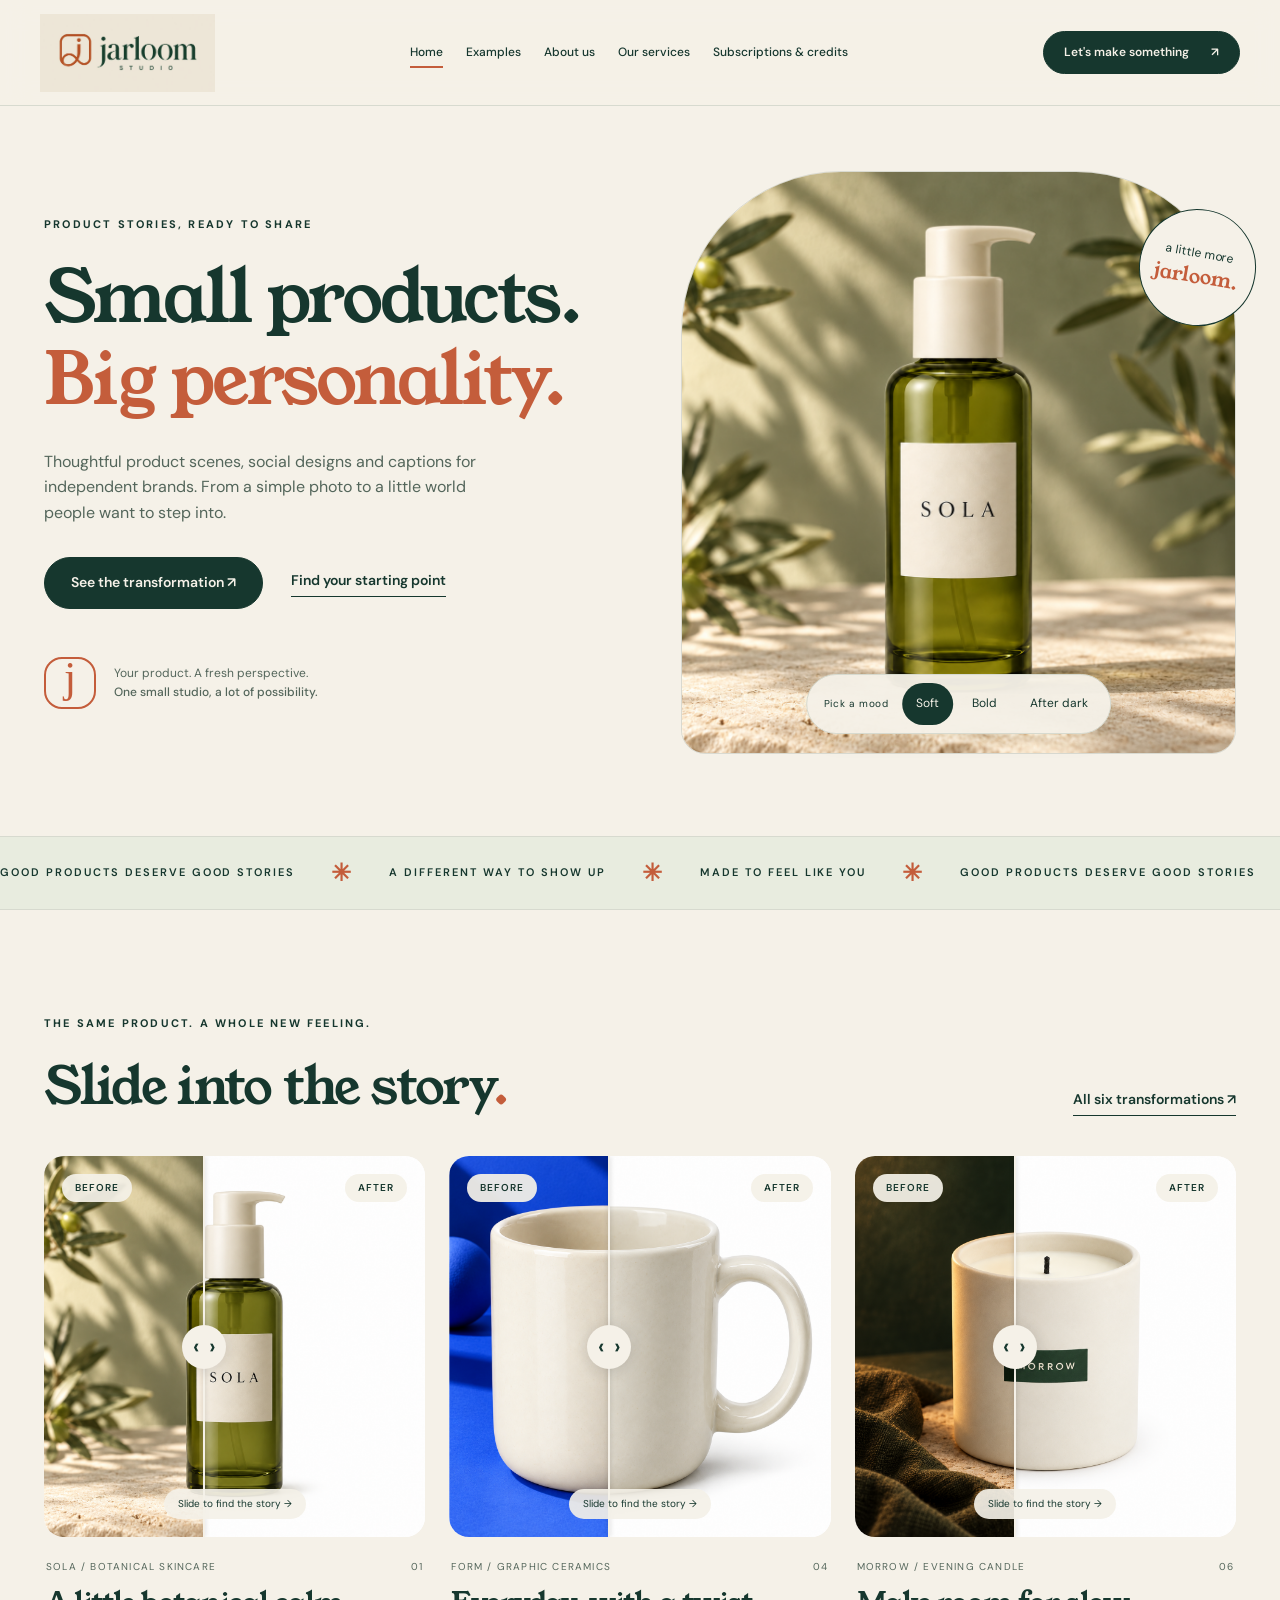
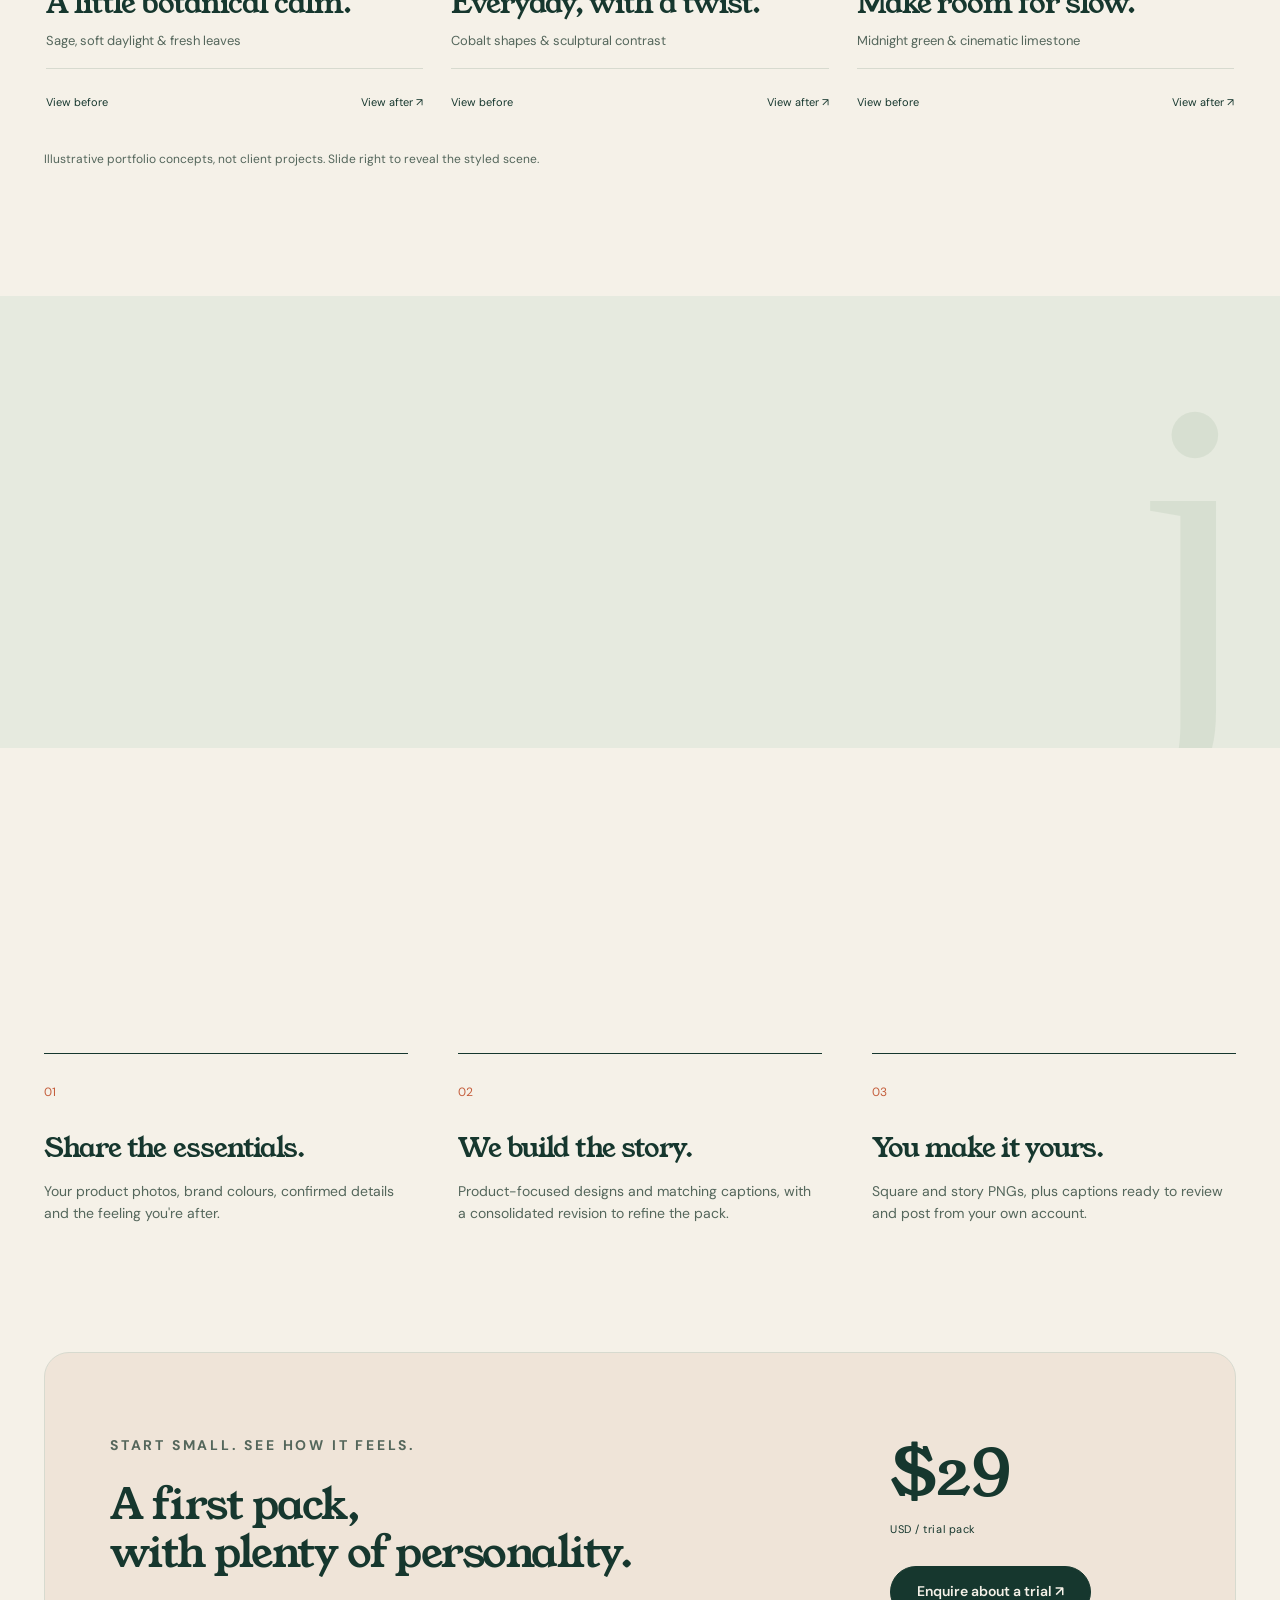
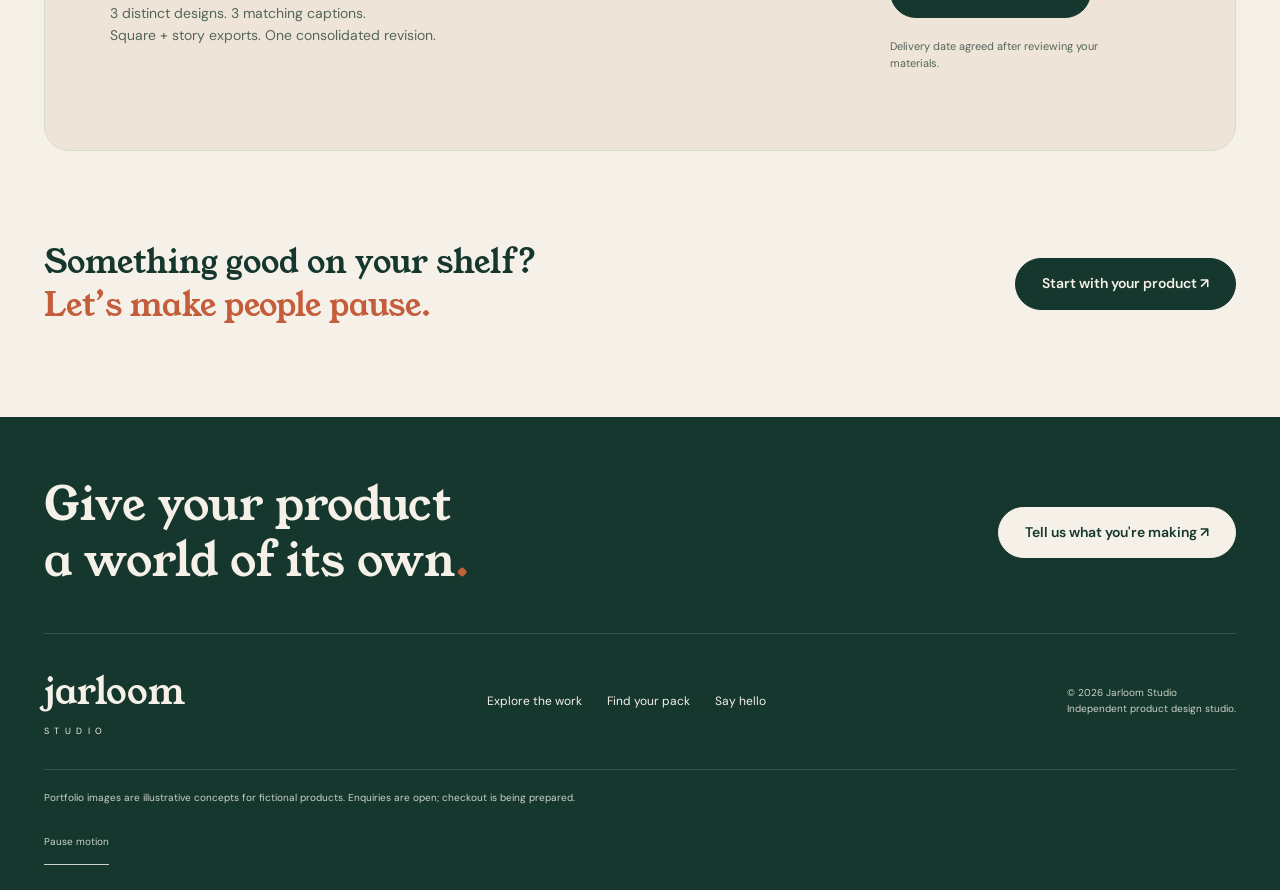
==== commit 069ff52e: "Polish mobile branding and update launch dashboard" ====
--- a/index.html
+++ b/index.html
@@ -1 +1,4 @@
-<!doctype html><html lang="en"><head><meta charset="utf-8"><meta name="viewport" content="width=device-width,initial-scale=1"><meta name="theme-color" content="#16372e"><meta name="description" content="Product-focused social designs, styled scenes and captions for independent brands."><title>Product stories, ready to share · Jarloom Studio</title><link rel="canonical" href="https://jarloom-studio.github.io/"><link rel="icon" href="favicon.svg" type="image/svg+xml"><link rel="preconnect" href="https://fonts.googleapis.com"><link rel="preconnect" href="https://fonts.gstatic.com" crossorigin><link href="https://fonts.googleapis.com/css2?family=DM+Sans:wght@400;500;600;700&family=Young+Serif&display=swap" rel="stylesheet"><link rel="stylesheet" href="jarloom-v2.css"><script src="jarloom-v2.js" defer></script></head><body><a class="skip" href="#main">Skip to content</a><header class="site-header"><a class="brand" href="index.html" aria-label="Jarloom Studio home"><img src="jarloom-logo.jpg" alt="Jarloom Studio" width="1600" height="807"></a><button class="menu-toggle" aria-controls="navigation" aria-expanded="false">Menu <span>＋</span></button><nav id="navigation" aria-label="Main navigation"><a href="index.html" aria-current="page">Home</a><a href="examples.html" >Examples</a><a href="about.html" >About us</a><a href="services.html" >Our services</a><a href="subscriptions.html" >Subscriptions & credits</a></nav><a class="button small header-cta" href="services.html#brief">Let's make something <span>↗</span></a></header><main id="main"><section class="hero wrap"><div class="hero-copy"><p class="eyebrow reveal">Product stories, ready to share</p><h1 class="reveal">Small products.<br><em>Big personality.</em></h1><p class="reveal">Thoughtful product scenes, social designs and captions for independent brands. From a simple photo to a little world people want to step into.</p><div class="hero-actions reveal"><a class="button" href="examples.html">See the transformation ↗</a><a class="text-link" href="subscriptions.html">Find your starting point</a></div><div class="hero-detail reveal"><span class="loop-mark">j</span><p>Your product. A fresh perspective.<br><strong>One small studio, a lot of possibility.</strong></p></div></div><div class="hero-art reveal"><div class="hero-image"><img id="hero-product" src="skincare-after.png" alt="SOLA skincare bottle in a soft botanical setting" width="1254" height="1254" fetchpriority="high"></div><span class="art-note">a little more<br><em>jarloom.</em></span><div class="mood-picker" aria-label="Explore different product moods"><span>Pick a mood</span><button class="active" aria-pressed="true" data-mood="skincare">Soft</button><button aria-pressed="false" data-mood="ceramic">Bold</button><button aria-pressed="false" data-mood="candle">After dark</button></div></div></section><div class="ticker" aria-hidden="true"><div>GOOD PRODUCTS DESERVE GOOD STORIES <span>✳</span> A DIFFERENT WAY TO SHOW UP <span>✳</span> MADE TO FEEL LIKE YOU <span>✳</span> GOOD PRODUCTS DESERVE GOOD STORIES <span>✳</span> A DIFFERENT WAY TO SHOW UP <span>✳</span> MADE TO FEEL LIKE YOU <span>✳</span></div></div><section class="wrap section"><div class="section-heading reveal"><div><p class="eyebrow">The same product. A whole new feeling.</p><h2>Slide into the story<span>.</span></h2></div><a class="text-link" href="examples.html">All six transformations ↗</a></div><div class="example-grid home-examples"><article class="example-card reveal" data-category="natural"><div class="compare" style="--reveal:42%"><img class="before" src="skincare-before.png" alt="Botanical skincare: plain product on a white background" width="1254" height="1254" loading="lazy"><img class="after" src="skincare-after.png" alt="Botanical skincare: sage, soft daylight & fresh leaves" width="1254" height="1254" loading="lazy"><div class="compare-labels" aria-hidden="true"><span>Before</span><span>After</span></div><div class="compare-divider" aria-hidden="true"><span>‹ ›</span></div><input type="range" min="0" max="100" value="42" aria-label="Reveal styled botanical skincare image" aria-valuetext="42% styled image revealed"><span class="drag-hint" aria-hidden="true">Slide to find the story →</span></div><div class="example-info"><div class="example-meta"><span>SOLA / Botanical skincare</span><span>01</span></div><h3>A little botanical calm.</h3><p>Sage, soft daylight & fresh leaves</p><div class="compare-buttons"><button data-view="0">View before</button><button data-view="100">View after ↗</button></div></div></article><article class="example-card reveal" data-category="bold"><div class="compare" style="--reveal:42%"><img class="before" src="ceramic-before.png" alt="Graphic ceramics: plain product on a white background" width="1254" height="1254" loading="lazy"><img class="after" src="ceramic-after.png" alt="Graphic ceramics: cobalt shapes & sculptural contrast" width="1254" height="1254" loading="lazy"><div class="compare-labels" aria-hidden="true"><span>Before</span><span>After</span></div><div class="compare-divider" aria-hidden="true"><span>‹ ›</span></div><input type="range" min="0" max="100" value="42" aria-label="Reveal styled graphic ceramics image" aria-valuetext="42% styled image revealed"><span class="drag-hint" aria-hidden="true">Slide to find the story →</span></div><div class="example-info"><div class="example-meta"><span>FORM / Graphic ceramics</span><span>04</span></div><h3>Everyday, with a twist.</h3><p>Cobalt shapes & sculptural contrast</p><div class="compare-buttons"><button data-view="0">View before</button><button data-view="100">View after ↗</button></div></div></article><article class="example-card reveal" data-category="moody"><div class="compare" style="--reveal:42%"><img class="before" src="candle-before.png" alt="Evening candle: plain product on a white background" width="1254" height="1254" loading="lazy"><img class="after" src="candle-after.png" alt="Evening candle: midnight green & cinematic limestone" width="1254" height="1254" loading="lazy"><div class="compare-labels" aria-hidden="true"><span>Before</span><span>After</span></div><div class="compare-divider" aria-hidden="true"><span>‹ ›</span></div><input type="range" min="0" max="100" value="42" aria-label="Reveal styled evening candle image" aria-valuetext="42% styled image revealed"><span class="drag-hint" aria-hidden="true">Slide to find the story →</span></div><div class="example-info"><div class="example-meta"><span>MORROW / Evening candle</span><span>06</span></div><h3>Make room for slow.</h3><p>Midnight green & cinematic limestone</p><div class="compare-buttons"><button data-view="0">View before</button><button data-view="100">View after ↗</button></div></div></article></div><p class="fine-print">Illustrative portfolio concepts, not client projects. Slide right to reveal the styled scene.</p></section><section class="studio-note"><div class="wrap note-grid"><p class="eyebrow reveal">A little world around your product</p><div class="reveal"><h2>A good image says<br><em>“this feels like us.”</em></h2><p>We shape the mood, the composition and the words around your product, so each post feels considered. Quiet and natural. Bright and playful. Rich and dramatic. The direction starts with your brand.</p><a class="text-link" href="about.html">Meet Jarloom ↗</a></div><span class="giant-loop" aria-hidden="true">j</span></div></section><section class="wrap section"><div class="section-heading reveal"><div><p class="eyebrow">Simple from the first hello</p><h2>From your shelf<br>to your feed.</h2></div><p class="side-copy">A clear brief, a clear scope,<br>and a useful set of finished files.</p></div><div class="steps"><article class="reveal"><span>01</span><h3>Share the essentials.</h3><p>Your product photos, brand colours, confirmed details and the feeling you're after.</p></article><article class="reveal"><span>02</span><h3>We build the story.</h3><p>Product-focused designs and matching captions, with a consolidated revision to refine the pack.</p></article><article class="reveal"><span>03</span><h3>You make it yours.</h3><p>Square and story PNGs, plus captions ready to review and post from your own account.</p></article></div></section><section class="wrap starter reveal"><div><p class="eyebrow">Start small. See how it feels.</p><h2>A first pack,<br>with plenty of personality.</h2><p>3 distinct designs. 3 matching captions.<br>Square + story exports. One consolidated revision.</p></div><div class="starter-price"><span class="price">$29<small>USD / trial pack</small></span><a class="button" href="services.html?pack=trial#brief">Enquire about a trial ↗</a><p>Delivery date agreed after reviewing your materials.</p></div></section><section class="cta-strip wrap reveal"><p>Something good on your shelf?<br><em>Let’s make people pause.</em></p><a class="button" href="services.html#brief">Start with your product ↗</a></section></main><footer class="site-footer"><div class="footer-top"><p class="footer-title">Give your product<br>a world of its own<span>.</span></p><a class="button light" href="services.html#brief">Tell us what you're making ↗</a></div><div class="footer-bottom"><a class="footer-wordmark" href="index.html">jarloom <small>STUDIO</small></a><div><a href="examples.html">Explore the work</a><a href="subscriptions.html">Find your pack</a><a href="mailto:y3m12005@gmail.com">Say hello</a></div><p>© 2026 Jarloom Studio<br>Independent product design studio.</p></div><p class="footer-note">Portfolio images are illustrative concepts for fictional products. Enquiries are open; checkout is being prepared.</p></footer></body></html>
+<!doctype html><html lang="en"><head><meta charset="utf-8"><meta name="viewport" content="width=device-width,initial-scale=1"><meta name="theme-color" content="#16372e"><meta name="description" content="Product-focused social designs, styled scenes and captions for independent brands."><title>Product stories, ready to share · Jarloom Studio</title><link rel="canonical" href="https://jarloom-studio.github.io/"><link rel="icon" href="favicon.svg" type="image/svg+xml"><link rel="preconnect" href="https://fonts.googleapis.com"><link rel="preconnect" href="https://fonts.gstatic.com" crossorigin><link href="https://fonts.googleapis.com/css2?family=DM+Sans:wght@400;500;600;700&family=Young+Serif&display=swap" rel="stylesheet"><link rel="stylesheet" href="jarloom-v2.css?v=3"><script src="jarloom-v2.js?v=3" defer></script></head><body><a class="skip" href="#main">Skip to content</a><header class="site-header"><a class="brand" href="index.html" aria-label="Jarloom Studio home"><img src="jarloom-logo.jpg" alt="Jarloom Studio" width="1600" height="807"></a><button class="menu-toggle" aria-controls="navigation" aria-expanded="false">Menu <span>＋</span></button><nav id="navigation" aria-label="Main navigation"><a href="index.html" aria-current="page">Home</a><a href="examples.html" >Examples</a><a href="about.html" >About us</a><a href="services.html" >Our services</a><a href="subscriptions.html" >Subscriptions & credits</a></nav><a class="button small header-cta" href="services.html#brief">Let's make something <span>↗</span></a></header><main id="main"><section class="hero wrap"><div class="hero-copy"><p class="eyebrow reveal">Product stories, ready to share</p><h1 class="reveal">Small products.<br><em>Big personality.</em></h1><p class="reveal">Thoughtful product scenes, social designs and captions for independent brands. From a simple photo to a little world people want to step into.</p><div class="hero-actions reveal"><a class="button" href="examples.html">See the transformation ↗</a><a class="text-link" href="subscriptions.html">Find your starting point</a></div><div class="hero-detail reveal"><span class="loop-mark">j</span><p>Your product. A fresh perspective.<br><strong>One small studio, a lot of possibility.</strong></p></div></div><div class="hero-art reveal"><div class="hero-image"><img id="hero-product" src="skincare-after.png" alt="SOLA skincare bottle in a soft botanical setting" width="1254" height="1254" fetchpriority="high"></div><span class="art-note">a little more<br><em>jarloom.</em></span><div class="mood-picker" aria-label="Explore different product moods"><span>Pick a mood</span><button class="active" aria-pressed="true" data-mood="skincare">Soft</button><button aria-pressed="false" data-mood="ceramic">Bold</button><button aria-pressed="false" data-mood="candle">After dark</button></div></div></section><div class="ticker" aria-hidden="true"><div>GOOD PRODUCTS DESERVE GOOD STORIES <span>✳</span> A DIFFERENT WAY TO SHOW UP <span>✳</span> MADE TO FEEL LIKE YOU <span>✳</span> GOOD PRODUCTS DESERVE GOOD STORIES <span>✳</span> A DIFFERENT WAY TO SHOW UP <span>✳</span> MADE TO FEEL LIKE YOU <span>✳</span></div></div><section class="wrap section"><div class="section-heading reveal"><div><p class="eyebrow">The same product. A whole new feeling.</p><h2>Slide into the story<span>.</span></h2></div><a class="text-link" href="examples.html">All six transformations ↗</a></div><div class="example-grid home-examples"><article class="example-card reveal" data-category="natural"><div class="compare" style="--reveal:42%"><img class="before" src="skincare-before.png" alt="Botanical skincare: plain product on a white background" width="1254" height="1254" loading="lazy"><img class="after" src="skincare-after.png" alt="Botanical skincare: sage, soft daylight & fresh leaves" width="1254" height="1254" loading="lazy"><div class="compare-labels" aria-hidden="true"><span>Before</span><span>After</span></div><div class="compare-divider" aria-hidden="true"><span>‹ ›</span></div><input type="range" min="0" max="100" value="42" aria-label="Reveal styled botanical skincare image" aria-valuetext="42% styled image revealed"><span class="drag-hint" aria-hidden="true">Slide to find the story →</span></div><div class="example-info"><div class="example-meta"><span>SOLA / Botanical skincare</span><span>01</span></div><h3>A little botanical calm.</h3><p>Sage, soft daylight & fresh leaves</p><div class="compare-buttons"><button data-view="0">View before</button><button data-view="100">View after ↗</button></div></div></article><article class="example-card reveal" data-category="bold"><div class="compare" style="--reveal:42%"><img class="before" src="ceramic-before.png" alt="Graphic ceramics: plain product on a white background" width="1254" height="1254" loading="lazy"><img class="after" src="ceramic-after.png" alt="Graphic ceramics: cobalt shapes & sculptural contrast" width="1254" height="1254" loading="lazy"><div class="compare-labels" aria-hidden="true"><span>Before</span><span>After</span></div><div class="compare-divider" aria-hidden="true"><span>‹ ›</span></div><input type="range" min="0" max="100" value="42" aria-label="Reveal styled graphic ceramics image" aria-valuetext="42% styled image revealed"><span class="drag-hint" aria-hidden="true">Slide to find the story →</span></div><div class="example-info"><div class="example-meta"><span>FORM / Graphic ceramics</span><span>04</span></div><h3>Everyday, with a twist.</h3><p>Cobalt shapes & sculptural contrast</p><div class="compare-buttons"><button data-view="0">View before</button><button data-view="100">View after ↗</button></div></div></article><article class="example-card reveal" data-category="moody"><div class="compare" style="--reveal:42%"><img class="before" src="candle-before.png" alt="Evening candle: plain product on a white background" width="1254" height="1254" loading="lazy"><img class="after" src="candle-after.png" alt="Evening candle: midnight green & cinematic limestone" width="1254" height="1254" loading="lazy"><div class="compare-labels" aria-hidden="true"><span>Before</span><span>After</span></div><div class="compare-divider" aria-hidden="true"><span>‹ ›</span></div><input type="range" min="0" max="100" value="42" aria-label="Reveal styled evening candle image" aria-valuetext="42% styled image revealed"><span class="drag-hint" aria-hidden="true">Slide to find the story →</span></div><div class="example-info"><div class="example-meta"><span>MORROW / Evening candle</span><span>06</span></div><h3>Make room for slow.</h3><p>Midnight green & cinematic limestone</p><div class="compare-buttons"><button data-view="0">View before</button><button data-view="100">View after ↗</button></div></div></article></div><p class="fine-print">Illustrative portfolio concepts, not client projects. Slide right to reveal the styled scene.</p></section><section class="studio-note"><div class="wrap note-grid"><p class="eyebrow reveal">A little world around your product</p><div class="reveal"><h2>A good image says<br><em>“this feels like us.”</em></h2><p>We shape the mood, the composition and the words around your product, so each post feels considered. Quiet and natural. Bright and playful. Rich and dramatic. The direction starts with your brand.</p><a class="text-link" href="about.html">Meet Jarloom ↗</a></div><span class="giant-loop" aria-hidden="true">j</span></div></section><section class="wrap section"><div class="section-heading reveal"><div><p class="eyebrow">Simple from the first hello</p><h2>From your shelf<br>to your feed.</h2></div><p class="side-copy">A clear brief, a clear scope,<br>and a useful set of finished files.</p></div><div class="steps"><article class="reveal"><span>01</span><h3>Share the essentials.</h3><p>Your product photos, brand colours, confirmed details and the feeling you're after.</p></article><article class="reveal"><span>02</span><h3>We build the story.</h3><p>Product-focused designs and matching captions, with a consolidated revision to refine the pack.</p></article><article class="reveal"><span>03</span><h3>You make it yours.</h3><p>Square and story PNGs, plus captions ready to review and post from your own account.</p></article></div></section><section class="wrap starter reveal"><div><p class="eyebrow">Start small. See how it feels.</p><h2>A first pack,<br>with plenty of personality.</h2><p>3 distinct designs. 3 matching captions.<br>Square + story exports. One consolidated revision.</p></div><div class="starter-price"><span class="price">$29<small>USD / trial pack</small></span><a class="button" href="services.html?pack=trial#brief">Enquire about a trial ↗</a><p>Delivery date agreed after reviewing your materials.</p></div></section><section class="cta-strip wrap reveal"><p>Something good on your shelf?<br><em>Let’s make people pause.</em></p><a class="button" href="services.html#brief">Start with your product ↗</a></section></main><footer class="site-footer"><div class="footer-top"><p class="footer-title">Give your product<br>a world of its own<span>.</span></p><a class="button light" href="services.html#brief">Tell us what you're making ↗</a></div><div class="footer-bottom"><a class="footer-wordmark" href="index.html">jarloom <small>STUDIO</small></a><div><a href="examples.html">Explore the work</a><a href="subscriptions.html">Find your pack</a><a href="mailto:y3m12005@gmail.com">Say hello</a></div><p>© 2026 Jarloom Studio<br>Independent product design studio.</p></div><p class="footer-note">Portfolio images are illustrative concepts for fictional products. Enquiries are open; checkout is being prepared.</p><button class="motion-toggle" aria-pressed="false">Pause motion</button></footer></body></html>
+
+
+
--- a/jarloom-v2.css
+++ b/jarloom-v2.css
@@ -5,3 +5,4 @@
 @media(max-width:600px){.wrap{width:calc(100% - 40px)}.site-header{padding:0 20px}.hero{grid-template-columns:1fr;gap:40px;padding-top:35px;padding-bottom:45px}.hero h1{font-size:clamp(40px,11vw,57px)}.hero-copy>p:not(.eyebrow){max-width:440px;font-size:14px}.hero-detail{margin-top:25px}.hero-detail p{font-size:11px}.hero-image{border-radius:140px 140px 20px 20px;aspect-ratio:1/1.05}.hero-art{max-width:440px;width:100%;margin:auto}.hero-art .art-note{width:100px;height:100px;right:0;font-size:12px}.art-note em{font-size:20px}.mood-picker{bottom:20px}.mood-picker button{font-size:12px;padding:12px 17px}.mood-picker>span{display:block;font-size:10px;margin:0 6px}.eyebrow{font-size:10px;margin-bottom:20px}.section{padding:60px 0}.section-heading{display:block;margin-bottom:30px}.section-heading .text-link,.section-heading .side-copy{margin-top:20px}.section-heading h2{font-size:36px}.example-grid,.home-examples{grid-template-columns:1fr;gap:40px}.home-examples .example-card:last-child{grid-column:auto;max-width:none}.example-info h3,.home-examples h3{font-size:29px}.example-info{padding-top:18px}.compare-labels{top:15px;left:15px;right:15px}.steps{grid-template-columns:1fr;gap:20px}.steps h3{margin-top:14px;font-size:26px}.steps article{padding-top:20px}.steps p{font-size:14px}.starter{display:block;padding:30px}.starter h2{font-size:34px}.starter-price{border-top:1px solid #c8b7a8;margin-top:25px}.starter-price p{max-width:none}.starter-price .button{width:100%}.cta-strip{display:block;padding:60px 0}.cta-strip p{font-size:27px;margin-bottom:25px}.site-footer{padding:45px 20px 25px}.footer-top{display:block;padding-bottom:35px}.footer-title{font-size:34px;margin-bottom:25px}.footer-bottom{align-items:flex-start;gap:25px}.footer-bottom>div{flex-direction:column;gap:12px;font-size:11px}.page-intro{padding-top:40px;padding-bottom:30px}.page-intro h1{font-size:clamp(38px,10vw,54px)}.intro-copy{font-size:14px}.filters{gap:8px}.filters button{padding:10px 14px;font-size:11px}.portfolio-note{font-size:11px;margin-bottom:30px}.portfolio-end{flex-wrap:wrap;gap:18px;margin-top:40px}.portfolio-end p{font-size:12px}.portfolio-end a{margin-left:0}.about-story{grid-template-columns:1fr;gap:35px;padding-top:10px}.about-copy h2{font-size:36px}.about-copy p:not(.eyebrow){font-size:14px}.principles{grid-template-columns:1fr;gap:20px}.principles article{padding-top:22px}.principles span{font-size:32px}.principles h3{font-size:26px;margin-top:18px}.principles p{font-size:14px}.manifesto{padding:60px 20px}.manifesto h2{font-size:35px}.service-row{grid-template-columns:25px 1fr;gap:15px;padding:30px 0}.service-row img{grid-column:2}.service-row h2{font-size:30px}.service-row p{font-size:14px}.service-list{padding-bottom:35px}.scope-section{grid-template-columns:1fr;padding-bottom:50px}.scope-copy h3{font-size:29px}.scope-copy p{font-size:14px}.brief-section{padding:55px 0}.brief-grid{grid-template-columns:1fr;gap:35px}.form-pair{grid-template-columns:1fr 1fr;gap:12px}.brief-grid h2{font-size:43px}.brief-grid>div>p:not(.eyebrow){max-width:none}.brief-grid .button{width:100%}.pricing-grid{grid-template-columns:1fr;gap:35px}.pricing-card{padding:32px}.pricing-disclaimer{font-size:11px}.credits-section{grid-template-columns:1fr;gap:28px;padding-top:55px;padding-bottom:55px}.credits-section h2{font-size:39px}.credit-outputs{justify-content:space-around}.planner{grid-template-columns:1fr;gap:25px;padding:40px 0}.planner h2{font-size:35px}.faq-section{grid-template-columns:1fr;gap:10px;padding-top:55px}.faq-section h2{font-size:35px}.faq summary{font-size:13px}}
 @media(max-width:380px){.mood-picker>span{display:none}.form-pair{grid-template-columns:1fr;gap:0}.hero-actions{align-items:flex-start;flex-direction:column}.footer-title{font-size:29px}}
 @media(prefers-reduced-motion:reduce){html{scroll-behavior:auto}*,*:before,*:after{animation:none!important;transition:none!important}.js .reveal{opacity:1;transform:none}}
+.brand img{width:100%;max-width:100%;height:100%;object-fit:cover;transform:none}.motion-toggle{background:none;border:0;border-bottom:1px solid #cbd3c7;color:#cbd3c7;font-size:10px;padding:5px 0;margin-top:15px;min-height:44px}.motion-paused *{animation-play-state:paused!important;transition:none!important}.motion-paused .reveal{opacity:1;transform:none}
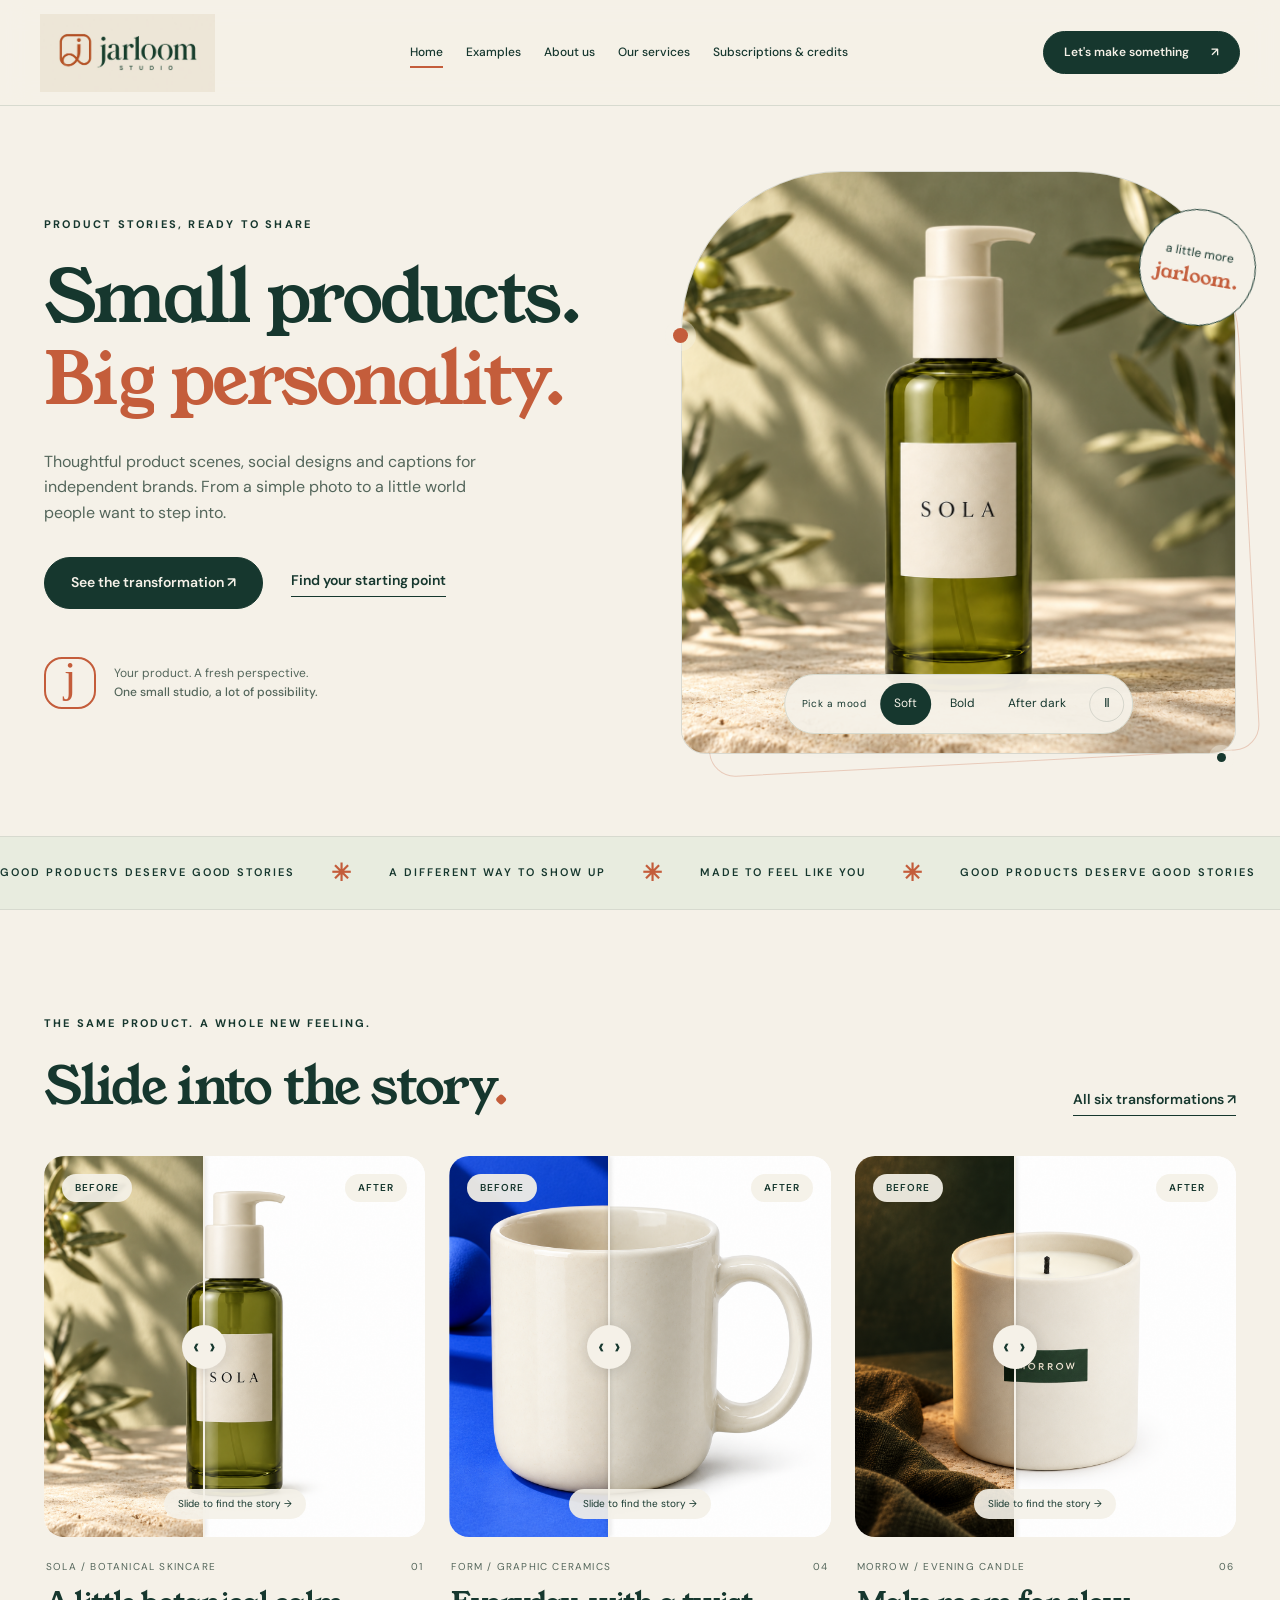
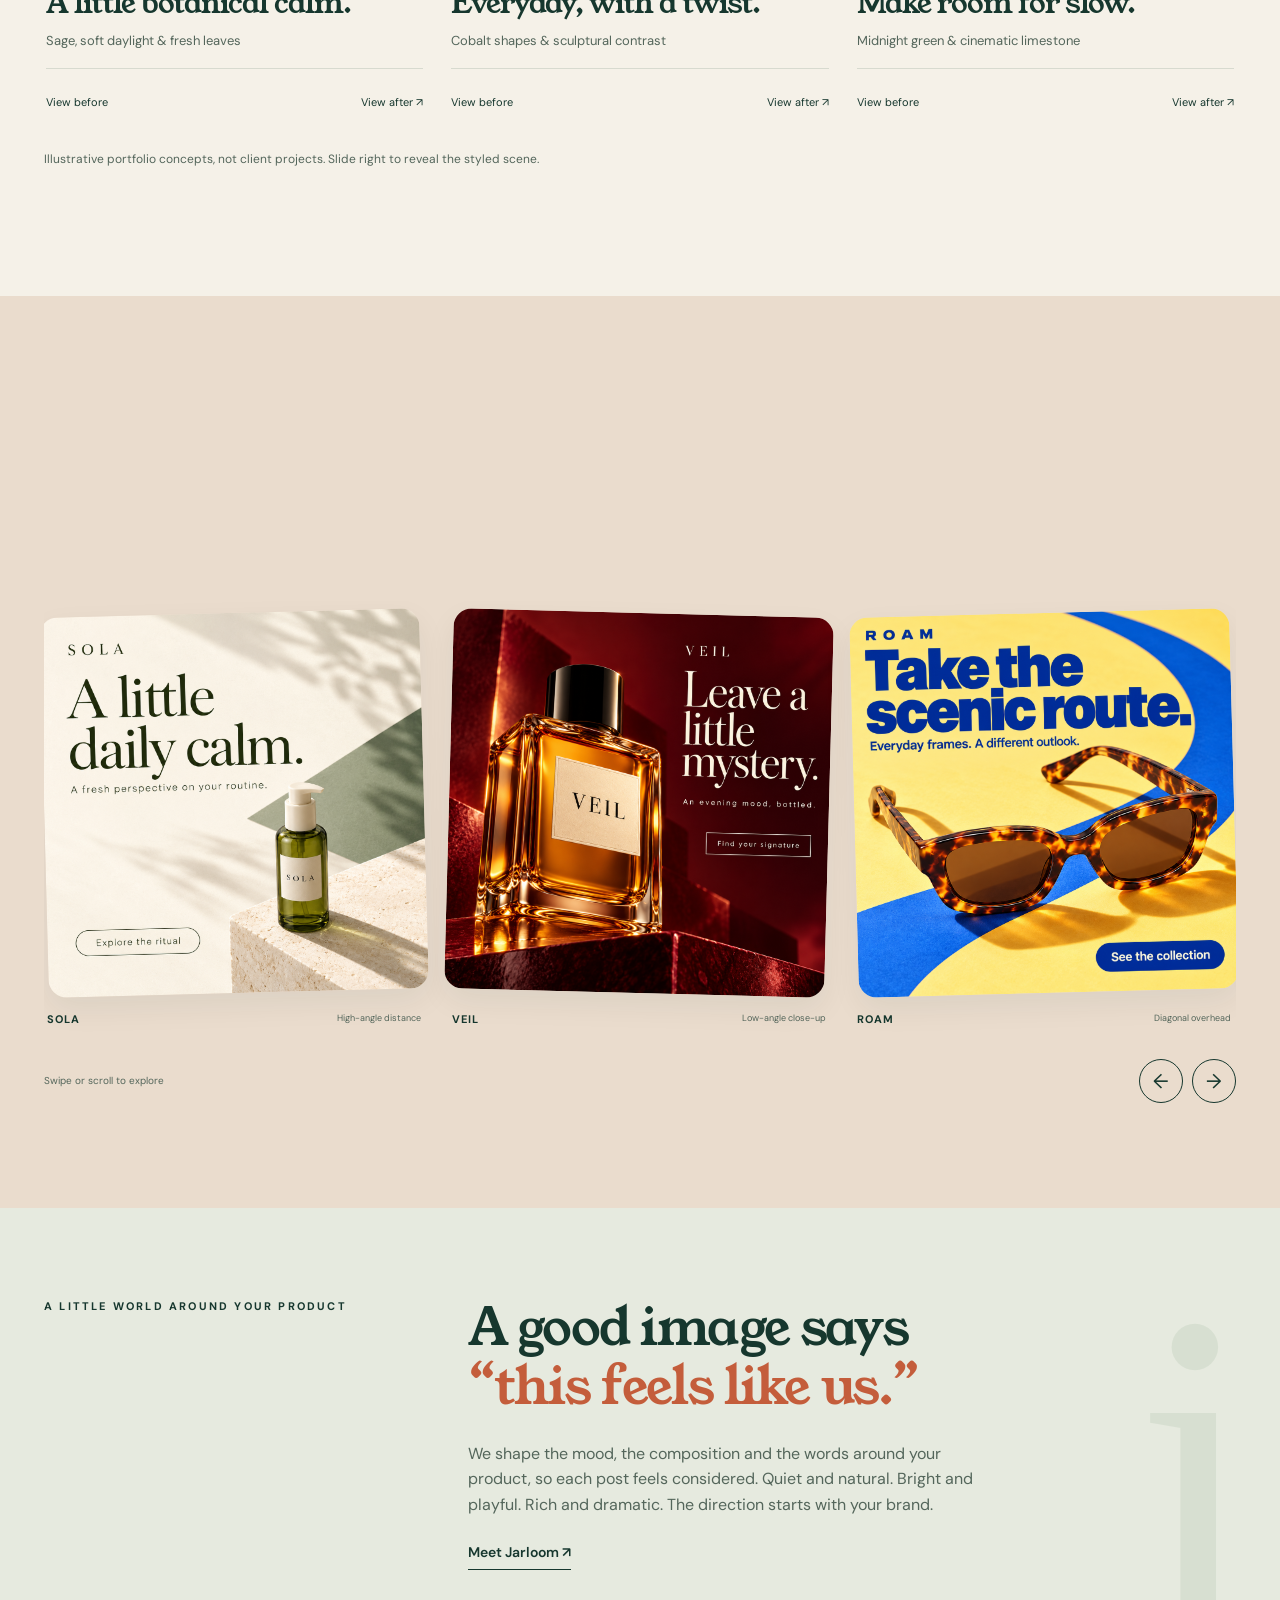
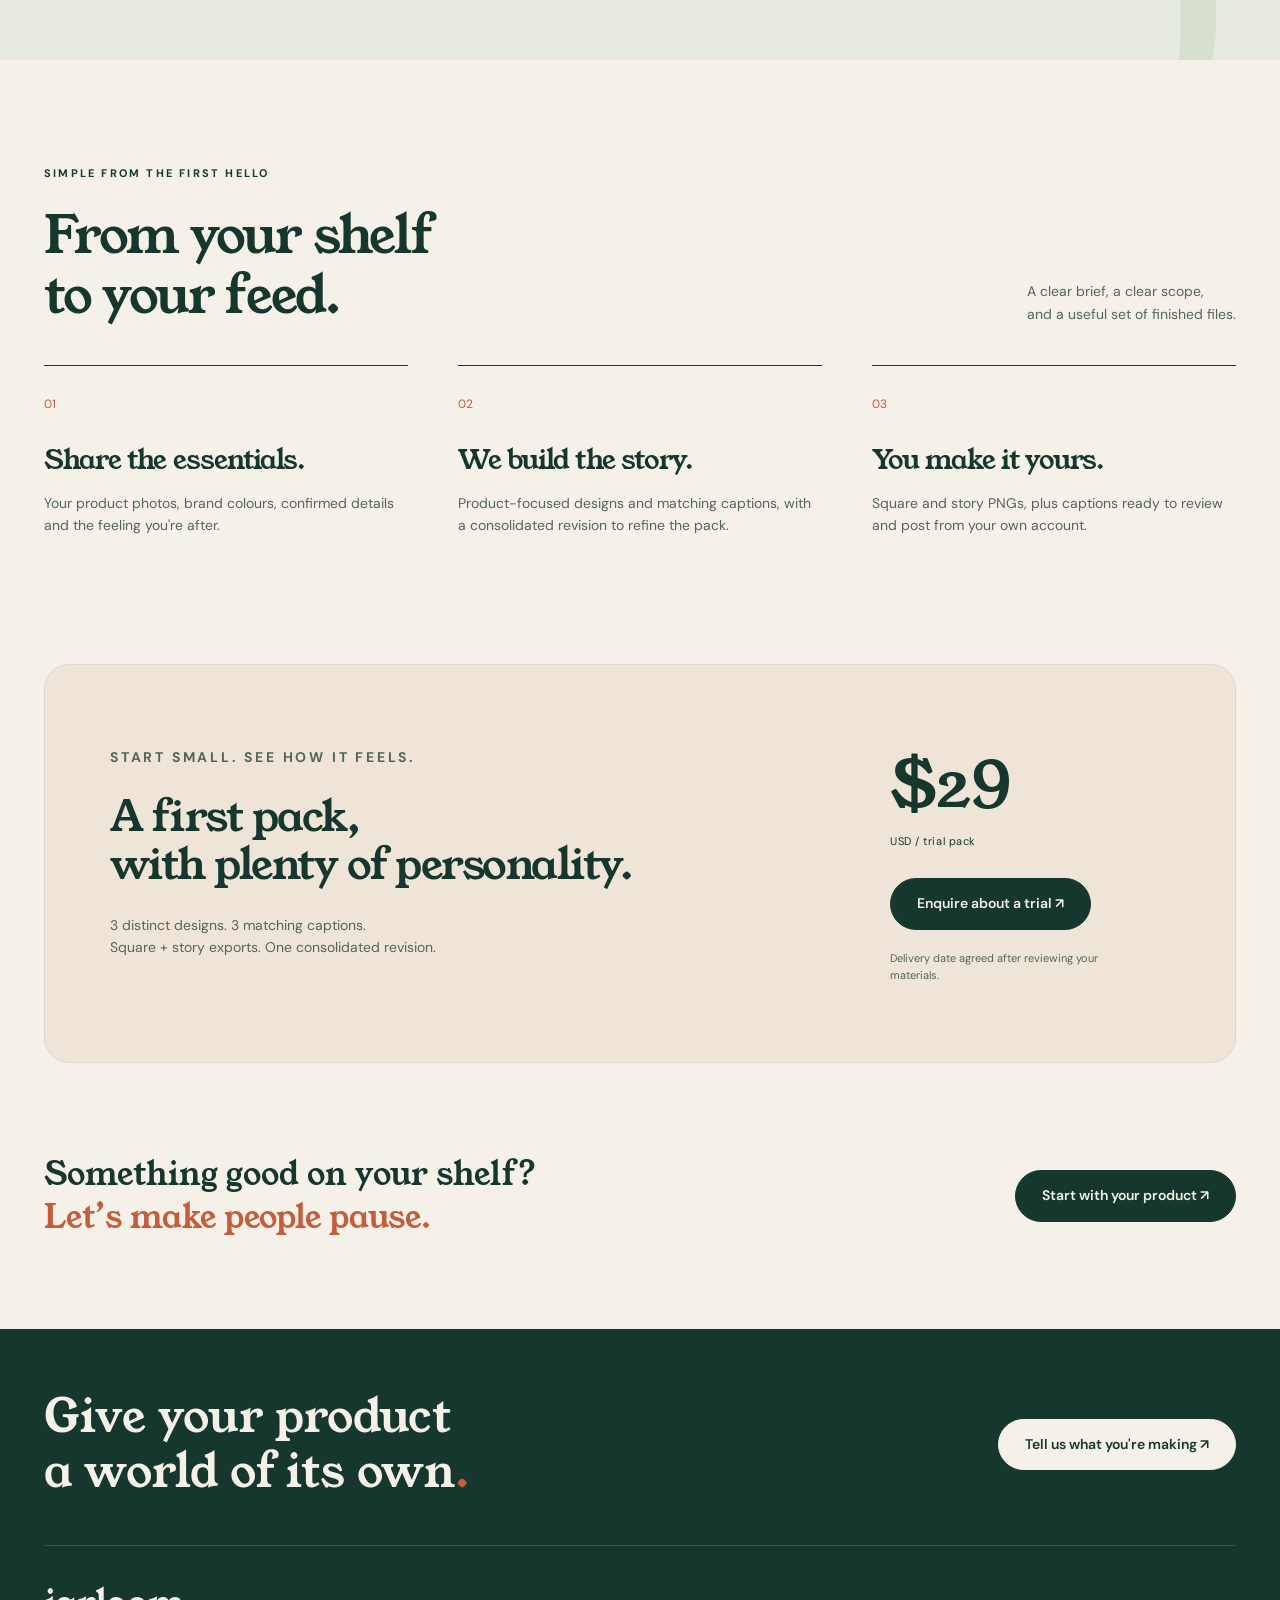
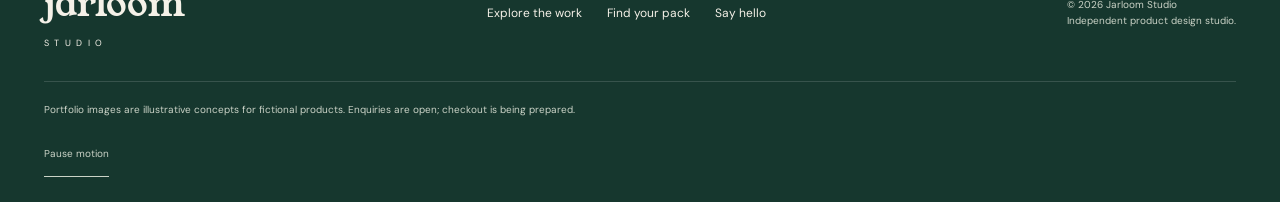
==== commit 06918e75: "Add five ad concepts and livelier site motion" ====
--- a/index.html
+++ b/index.html
@@ -1,4 +1,4 @@
-<!doctype html><html lang="en"><head><meta charset="utf-8"><meta name="viewport" content="width=device-width,initial-scale=1"><meta name="theme-color" content="#16372e"><meta name="description" content="Product-focused social designs, styled scenes and captions for independent brands."><title>Product stories, ready to share · Jarloom Studio</title><link rel="canonical" href="https://jarloom-studio.github.io/"><link rel="icon" href="favicon.svg" type="image/svg+xml"><link rel="preconnect" href="https://fonts.googleapis.com"><link rel="preconnect" href="https://fonts.gstatic.com" crossorigin><link href="https://fonts.googleapis.com/css2?family=DM+Sans:wght@400;500;600;700&family=Young+Serif&display=swap" rel="stylesheet"><link rel="stylesheet" href="jarloom-v2.css?v=3"><script src="jarloom-v2.js?v=3" defer></script></head><body><a class="skip" href="#main">Skip to content</a><header class="site-header"><a class="brand" href="index.html" aria-label="Jarloom Studio home"><img src="jarloom-logo.jpg" alt="Jarloom Studio" width="1600" height="807"></a><button class="menu-toggle" aria-controls="navigation" aria-expanded="false">Menu <span>＋</span></button><nav id="navigation" aria-label="Main navigation"><a href="index.html" aria-current="page">Home</a><a href="examples.html" >Examples</a><a href="about.html" >About us</a><a href="services.html" >Our services</a><a href="subscriptions.html" >Subscriptions & credits</a></nav><a class="button small header-cta" href="services.html#brief">Let's make something <span>↗</span></a></header><main id="main"><section class="hero wrap"><div class="hero-copy"><p class="eyebrow reveal">Product stories, ready to share</p><h1 class="reveal">Small products.<br><em>Big personality.</em></h1><p class="reveal">Thoughtful product scenes, social designs and captions for independent brands. From a simple photo to a little world people want to step into.</p><div class="hero-actions reveal"><a class="button" href="examples.html">See the transformation ↗</a><a class="text-link" href="subscriptions.html">Find your starting point</a></div><div class="hero-detail reveal"><span class="loop-mark">j</span><p>Your product. A fresh perspective.<br><strong>One small studio, a lot of possibility.</strong></p></div></div><div class="hero-art reveal"><div class="hero-image"><img id="hero-product" src="skincare-after.png" alt="SOLA skincare bottle in a soft botanical setting" width="1254" height="1254" fetchpriority="high"></div><span class="art-note">a little more<br><em>jarloom.</em></span><div class="mood-picker" aria-label="Explore different product moods"><span>Pick a mood</span><button class="active" aria-pressed="true" data-mood="skincare">Soft</button><button aria-pressed="false" data-mood="ceramic">Bold</button><button aria-pressed="false" data-mood="candle">After dark</button></div></div></section><div class="ticker" aria-hidden="true"><div>GOOD PRODUCTS DESERVE GOOD STORIES <span>✳</span> A DIFFERENT WAY TO SHOW UP <span>✳</span> MADE TO FEEL LIKE YOU <span>✳</span> GOOD PRODUCTS DESERVE GOOD STORIES <span>✳</span> A DIFFERENT WAY TO SHOW UP <span>✳</span> MADE TO FEEL LIKE YOU <span>✳</span></div></div><section class="wrap section"><div class="section-heading reveal"><div><p class="eyebrow">The same product. A whole new feeling.</p><h2>Slide into the story<span>.</span></h2></div><a class="text-link" href="examples.html">All six transformations ↗</a></div><div class="example-grid home-examples"><article class="example-card reveal" data-category="natural"><div class="compare" style="--reveal:42%"><img class="before" src="skincare-before.png" alt="Botanical skincare: plain product on a white background" width="1254" height="1254" loading="lazy"><img class="after" src="skincare-after.png" alt="Botanical skincare: sage, soft daylight & fresh leaves" width="1254" height="1254" loading="lazy"><div class="compare-labels" aria-hidden="true"><span>Before</span><span>After</span></div><div class="compare-divider" aria-hidden="true"><span>‹ ›</span></div><input type="range" min="0" max="100" value="42" aria-label="Reveal styled botanical skincare image" aria-valuetext="42% styled image revealed"><span class="drag-hint" aria-hidden="true">Slide to find the story →</span></div><div class="example-info"><div class="example-meta"><span>SOLA / Botanical skincare</span><span>01</span></div><h3>A little botanical calm.</h3><p>Sage, soft daylight & fresh leaves</p><div class="compare-buttons"><button data-view="0">View before</button><button data-view="100">View after ↗</button></div></div></article><article class="example-card reveal" data-category="bold"><div class="compare" style="--reveal:42%"><img class="before" src="ceramic-before.png" alt="Graphic ceramics: plain product on a white background" width="1254" height="1254" loading="lazy"><img class="after" src="ceramic-after.png" alt="Graphic ceramics: cobalt shapes & sculptural contrast" width="1254" height="1254" loading="lazy"><div class="compare-labels" aria-hidden="true"><span>Before</span><span>After</span></div><div class="compare-divider" aria-hidden="true"><span>‹ ›</span></div><input type="range" min="0" max="100" value="42" aria-label="Reveal styled graphic ceramics image" aria-valuetext="42% styled image revealed"><span class="drag-hint" aria-hidden="true">Slide to find the story →</span></div><div class="example-info"><div class="example-meta"><span>FORM / Graphic ceramics</span><span>04</span></div><h3>Everyday, with a twist.</h3><p>Cobalt shapes & sculptural contrast</p><div class="compare-buttons"><button data-view="0">View before</button><button data-view="100">View after ↗</button></div></div></article><article class="example-card reveal" data-category="moody"><div class="compare" style="--reveal:42%"><img class="before" src="candle-before.png" alt="Evening candle: plain product on a white background" width="1254" height="1254" loading="lazy"><img class="after" src="candle-after.png" alt="Evening candle: midnight green & cinematic limestone" width="1254" height="1254" loading="lazy"><div class="compare-labels" aria-hidden="true"><span>Before</span><span>After</span></div><div class="compare-divider" aria-hidden="true"><span>‹ ›</span></div><input type="range" min="0" max="100" value="42" aria-label="Reveal styled evening candle image" aria-valuetext="42% styled image revealed"><span class="drag-hint" aria-hidden="true">Slide to find the story →</span></div><div class="example-info"><div class="example-meta"><span>MORROW / Evening candle</span><span>06</span></div><h3>Make room for slow.</h3><p>Midnight green & cinematic limestone</p><div class="compare-buttons"><button data-view="0">View before</button><button data-view="100">View after ↗</button></div></div></article></div><p class="fine-print">Illustrative portfolio concepts, not client projects. Slide right to reveal the styled scene.</p></section><section class="studio-note"><div class="wrap note-grid"><p class="eyebrow reveal">A little world around your product</p><div class="reveal"><h2>A good image says<br><em>“this feels like us.”</em></h2><p>We shape the mood, the composition and the words around your product, so each post feels considered. Quiet and natural. Bright and playful. Rich and dramatic. The direction starts with your brand.</p><a class="text-link" href="about.html">Meet Jarloom ↗</a></div><span class="giant-loop" aria-hidden="true">j</span></div></section><section class="wrap section"><div class="section-heading reveal"><div><p class="eyebrow">Simple from the first hello</p><h2>From your shelf<br>to your feed.</h2></div><p class="side-copy">A clear brief, a clear scope,<br>and a useful set of finished files.</p></div><div class="steps"><article class="reveal"><span>01</span><h3>Share the essentials.</h3><p>Your product photos, brand colours, confirmed details and the feeling you're after.</p></article><article class="reveal"><span>02</span><h3>We build the story.</h3><p>Product-focused designs and matching captions, with a consolidated revision to refine the pack.</p></article><article class="reveal"><span>03</span><h3>You make it yours.</h3><p>Square and story PNGs, plus captions ready to review and post from your own account.</p></article></div></section><section class="wrap starter reveal"><div><p class="eyebrow">Start small. See how it feels.</p><h2>A first pack,<br>with plenty of personality.</h2><p>3 distinct designs. 3 matching captions.<br>Square + story exports. One consolidated revision.</p></div><div class="starter-price"><span class="price">$29<small>USD / trial pack</small></span><a class="button" href="services.html?pack=trial#brief">Enquire about a trial ↗</a><p>Delivery date agreed after reviewing your materials.</p></div></section><section class="cta-strip wrap reveal"><p>Something good on your shelf?<br><em>Let’s make people pause.</em></p><a class="button" href="services.html#brief">Start with your product ↗</a></section></main><footer class="site-footer"><div class="footer-top"><p class="footer-title">Give your product<br>a world of its own<span>.</span></p><a class="button light" href="services.html#brief">Tell us what you're making ↗</a></div><div class="footer-bottom"><a class="footer-wordmark" href="index.html">jarloom <small>STUDIO</small></a><div><a href="examples.html">Explore the work</a><a href="subscriptions.html">Find your pack</a><a href="mailto:y3m12005@gmail.com">Say hello</a></div><p>© 2026 Jarloom Studio<br>Independent product design studio.</p></div><p class="footer-note">Portfolio images are illustrative concepts for fictional products. Enquiries are open; checkout is being prepared.</p><button class="motion-toggle" aria-pressed="false">Pause motion</button></footer></body></html>
+<!doctype html><html lang="en"><head><meta charset="utf-8"><meta name="viewport" content="width=device-width,initial-scale=1"><meta name="theme-color" content="#16372e"><meta name="description" content="Product-focused social designs, styled scenes and captions for independent brands."><title>Product stories, ready to share · Jarloom Studio</title><link rel="canonical" href="https://jarloom-studio.github.io/"><link rel="icon" href="favicon.svg" type="image/svg+xml"><link rel="preconnect" href="https://fonts.googleapis.com"><link rel="preconnect" href="https://fonts.gstatic.com" crossorigin><link href="https://fonts.googleapis.com/css2?family=DM+Sans:wght@400;500;600;700&family=Young+Serif&display=swap" rel="stylesheet"><link rel="stylesheet" href="jarloom-v3.css"><script src="jarloom-v3.js" defer></script></head><body><div class="scroll-progress" aria-hidden="true"></div><a class="skip" href="#main">Skip to content</a><header class="site-header"><a class="brand" href="index.html" aria-label="Jarloom Studio home"><img src="jarloom-logo.jpg" alt="Jarloom Studio" width="1600" height="807"></a><button class="menu-toggle" aria-controls="navigation" aria-expanded="false">Menu <span>＋</span></button><nav id="navigation" aria-label="Main navigation"><a href="index.html" aria-current="page">Home</a><a href="examples.html" >Examples</a><a href="about.html" >About us</a><a href="services.html" >Our services</a><a href="subscriptions.html" >Subscriptions & credits</a></nav><a class="button small header-cta" href="services.html#brief">Let's make something <span>↗</span></a></header><main id="main"><section class="hero wrap"><div class="hero-copy"><p class="eyebrow reveal">Product stories, ready to share</p><h1 class="reveal">Small products.<br><em>Big personality.</em></h1><p class="reveal">Thoughtful product scenes, social designs and captions for independent brands. From a simple photo to a little world people want to step into.</p><div class="hero-actions reveal"><a class="button" href="examples.html">See the transformation ↗</a><a class="text-link" href="subscriptions.html">Find your starting point</a></div><div class="hero-detail reveal"><span class="loop-mark">j</span><p>Your product. A fresh perspective.<br><strong>One small studio, a lot of possibility.</strong></p></div></div><div class="hero-art reveal"><span class="orbit-dot orbit-one" aria-hidden="true"></span><span class="orbit-dot orbit-two" aria-hidden="true"></span><div class="hero-image"><img id="hero-product" src="skincare-after.png" alt="SOLA skincare bottle in a soft botanical setting" width="1254" height="1254" fetchpriority="high"></div><span class="art-note">a little more<br><em>jarloom.</em></span><div class="mood-picker" aria-label="Explore different product moods"><span>Pick a mood</span><button class="active" aria-pressed="true" data-mood="skincare">Soft</button><button aria-pressed="false" data-mood="ceramic">Bold</button><button aria-pressed="false" data-mood="candle">After dark</button><button class="showcase-toggle" aria-pressed="false" aria-label="Pause product showcase"><span aria-hidden="true">Ⅱ</span></button></div></div></section><div class="ticker" aria-hidden="true"><div>GOOD PRODUCTS DESERVE GOOD STORIES <span>✳</span> A DIFFERENT WAY TO SHOW UP <span>✳</span> MADE TO FEEL LIKE YOU <span>✳</span> GOOD PRODUCTS DESERVE GOOD STORIES <span>✳</span> A DIFFERENT WAY TO SHOW UP <span>✳</span> MADE TO FEEL LIKE YOU <span>✳</span></div></div><section class="wrap section"><div class="section-heading reveal"><div><p class="eyebrow">The same product. A whole new feeling.</p><h2>Slide into the story<span>.</span></h2></div><a class="text-link" href="examples.html">All six transformations ↗</a></div><div class="example-grid home-examples"><article class="example-card reveal" data-category="natural"><div class="compare" style="--reveal:42%"><img class="before" src="skincare-before.png" alt="Botanical skincare: plain product on a white background" width="1254" height="1254" loading="lazy"><img class="after" src="skincare-after.png" alt="Botanical skincare: sage, soft daylight & fresh leaves" width="1254" height="1254" loading="lazy"><div class="compare-labels" aria-hidden="true"><span>Before</span><span>After</span></div><div class="compare-divider" aria-hidden="true"><span>‹ ›</span></div><input type="range" min="0" max="100" value="42" aria-label="Reveal styled botanical skincare image" aria-valuetext="42% styled image revealed"><span class="drag-hint" aria-hidden="true">Slide to find the story →</span></div><div class="example-info"><div class="example-meta"><span>SOLA / Botanical skincare</span><span>01</span></div><h3>A little botanical calm.</h3><p>Sage, soft daylight & fresh leaves</p><div class="compare-buttons"><button data-view="0">View before</button><button data-view="100">View after ↗</button></div></div></article><article class="example-card reveal" data-category="bold"><div class="compare" style="--reveal:42%"><img class="before" src="ceramic-before.png" alt="Graphic ceramics: plain product on a white background" width="1254" height="1254" loading="lazy"><img class="after" src="ceramic-after.png" alt="Graphic ceramics: cobalt shapes & sculptural contrast" width="1254" height="1254" loading="lazy"><div class="compare-labels" aria-hidden="true"><span>Before</span><span>After</span></div><div class="compare-divider" aria-hidden="true"><span>‹ ›</span></div><input type="range" min="0" max="100" value="42" aria-label="Reveal styled graphic ceramics image" aria-valuetext="42% styled image revealed"><span class="drag-hint" aria-hidden="true">Slide to find the story →</span></div><div class="example-info"><div class="example-meta"><span>FORM / Graphic ceramics</span><span>04</span></div><h3>Everyday, with a twist.</h3><p>Cobalt shapes & sculptural contrast</p><div class="compare-buttons"><button data-view="0">View before</button><button data-view="100">View after ↗</button></div></div></article><article class="example-card reveal" data-category="moody"><div class="compare" style="--reveal:42%"><img class="before" src="candle-before.png" alt="Evening candle: plain product on a white background" width="1254" height="1254" loading="lazy"><img class="after" src="candle-after.png" alt="Evening candle: midnight green & cinematic limestone" width="1254" height="1254" loading="lazy"><div class="compare-labels" aria-hidden="true"><span>Before</span><span>After</span></div><div class="compare-divider" aria-hidden="true"><span>‹ ›</span></div><input type="range" min="0" max="100" value="42" aria-label="Reveal styled evening candle image" aria-valuetext="42% styled image revealed"><span class="drag-hint" aria-hidden="true">Slide to find the story →</span></div><div class="example-info"><div class="example-meta"><span>MORROW / Evening candle</span><span>06</span></div><h3>Make room for slow.</h3><p>Midnight green & cinematic limestone</p><div class="compare-buttons"><button data-view="0">View before</button><button data-view="100">View after ↗</button></div></div></article></div><p class="fine-print">Illustrative portfolio concepts, not client projects. Slide right to reveal the styled scene.</p></section><section class="campaign-preview section" id="campaign-preview"><div class="wrap"><div class="section-heading reveal"><div><p class="eyebrow">Words, angles & a little attitude</p><h2 class="motion-title">Give the scroll<br><em>a reason to stop.</em></h2></div><a class="text-link" href="examples.html#campaigns">Explore five ad concepts ↗</a></div><div class="campaign-track" aria-label="Fictional advertising concepts"><a class="campaign-peek" href="examples.html#campaigns"><div><img src="ad-skincare.png" alt="Fictional SOLA ad creative: A little daily calm." width="1254" height="1254" loading="lazy"></div><span>SOLA<small>High-angle distance</small></span></a><a class="campaign-peek" href="examples.html#campaigns"><div><img src="ad-perfume.png" alt="Fictional VEIL ad creative: Leave a little mystery." width="1254" height="1254" loading="lazy"></div><span>VEIL<small>Low-angle close-up</small></span></a><a class="campaign-peek" href="examples.html#campaigns"><div><img src="ad-eyewear.png" alt="Fictional ROAM ad creative: Take the scenic route." width="1254" height="1254" loading="lazy"></div><span>ROAM<small>Diagonal overhead</small></span></a><a class="campaign-peek" href="examples.html#campaigns"><div><img src="ad-tea.png" alt="Fictional LEAF ad creative: Make time for a brighter cup." width="1254" height="1254" loading="lazy"></div><span>LEAF<small>Overhead distance</small></span></a><a class="campaign-peek" href="examples.html#campaigns"><div><img src="ad-ceramic.png" alt="Fictional FORM ad creative: Good mornings take shape." width="1254" height="1254" loading="lazy"></div><span>FORM<small>Low side angle</small></span></a></div><div class="track-controls"><span>Swipe or scroll to explore</span><div><button class="track-prev" aria-label="Previous ad concepts">←</button><button class="track-next" aria-label="Next ad concepts">→</button></div></div></div></section><section class="studio-note"><div class="wrap note-grid"><p class="eyebrow reveal">A little world around your product</p><div class="reveal"><h2>A good image says<br><em>“this feels like us.”</em></h2><p>We shape the mood, the composition and the words around your product, so each post feels considered. Quiet and natural. Bright and playful. Rich and dramatic. The direction starts with your brand.</p><a class="text-link" href="about.html">Meet Jarloom ↗</a></div><span class="giant-loop" aria-hidden="true">j</span></div></section><section class="wrap section"><div class="section-heading reveal"><div><p class="eyebrow">Simple from the first hello</p><h2>From your shelf<br>to your feed.</h2></div><p class="side-copy">A clear brief, a clear scope,<br>and a useful set of finished files.</p></div><div class="steps"><article class="reveal"><span>01</span><h3>Share the essentials.</h3><p>Your product photos, brand colours, confirmed details and the feeling you're after.</p></article><article class="reveal"><span>02</span><h3>We build the story.</h3><p>Product-focused designs and matching captions, with a consolidated revision to refine the pack.</p></article><article class="reveal"><span>03</span><h3>You make it yours.</h3><p>Square and story PNGs, plus captions ready to review and post from your own account.</p></article></div></section><section class="wrap starter reveal"><div><p class="eyebrow">Start small. See how it feels.</p><h2>A first pack,<br>with plenty of personality.</h2><p>3 distinct designs. 3 matching captions.<br>Square + story exports. One consolidated revision.</p></div><div class="starter-price"><span class="price">$29<small>USD / trial pack</small></span><a class="button" href="services.html?pack=trial#brief">Enquire about a trial ↗</a><p>Delivery date agreed after reviewing your materials.</p></div></section><section class="cta-strip wrap reveal"><p>Something good on your shelf?<br><em>Let’s make people pause.</em></p><a class="button" href="services.html#brief">Start with your product ↗</a></section></main><footer class="site-footer"><div class="footer-top"><p class="footer-title">Give your product<br>a world of its own<span>.</span></p><a class="button light" href="services.html#brief">Tell us what you're making ↗</a></div><div class="footer-bottom"><a class="footer-wordmark" href="index.html">jarloom <small>STUDIO</small></a><div><a href="examples.html">Explore the work</a><a href="subscriptions.html">Find your pack</a><a href="mailto:y3m12005@gmail.com">Say hello</a></div><p>© 2026 Jarloom Studio<br>Independent product design studio.</p></div><p class="footer-note">Portfolio images are illustrative concepts for fictional products. Enquiries are open; checkout is being prepared.</p><button class="motion-toggle" aria-pressed="false">Pause motion</button></footer><button class="back-to-top" aria-label="Back to top" title="Back to top">↑</button></body></html>
 
 
 
--- a/jarloom-v3.css
+++ b/jarloom-v3.css
@@ -0,0 +1,80 @@
+:root{--paper:#f5f1e8;--ink:#16372e;--orange:#c45d3b;--muted:#54665b;--line:#d7dacf;--serif:'Young Serif',Georgia,serif;--sans:'DM Sans',Arial,sans-serif}*{box-sizing:border-box}html{scroll-behavior:smooth;scroll-padding-top:115px}body{margin:0;background:var(--paper);color:var(--ink);font-family:var(--sans);font-size:16px;line-height:1.6}img{display:block;max-width:100%;height:auto}a{color:inherit;text-decoration:none}button,input,select,textarea{font:inherit}button,a,input,select,textarea{-webkit-tap-highlight-color:transparent}button{cursor:pointer}h1,h2,h3,p{margin-top:0}h1,h2,h3{font-family:var(--serif);font-weight:400;line-height:1.13;letter-spacing:-.035em}h1{font-size:clamp(44px,5.65vw,78px);margin-bottom:28px}h2{font-size:clamp(34px,4.1vw,54px);margin-bottom:24px}h3{font-size:27px;line-height:1.2}h1 em,h2 em,.cta-strip em{font-style:normal;color:var(--orange)}h2 span,.footer-title span{color:var(--orange)}p{margin-bottom:22px}a,button{touch-action:manipulation}a:focus-visible,button:focus-visible,input:focus-visible,select:focus-visible,textarea:focus-visible,summary:focus-visible{outline:3px solid var(--orange);outline-offset:5px}.wrap{width:min(1240px,calc(100% - 88px));margin:auto}.section{padding:105px 0}.eyebrow{font-size:11px;text-transform:uppercase;letter-spacing:.2em;font-weight:700;margin-bottom:24px}.button{display:inline-flex;justify-content:center;align-items:center;gap:22px;border:1px solid var(--ink);border-radius:99px;padding:15px 26px;background:var(--ink);color:var(--paper);font-size:14px;line-height:1.4;font-weight:600;transition:transform .25s,background .25s}.button:hover{transform:translateY(-3px);background:#285647}.button.small{padding:12px 20px;font-size:12px}.button.light{background:var(--paper);color:var(--ink);border-color:var(--paper)}.button.outline{background:transparent;color:var(--ink)}.text-link{display:inline-block;border:0;padding:0 0 5px;background:none;border-bottom:1px solid currentColor;font-size:14px;font-weight:600;transition:color .2s}.text-link:hover{color:var(--orange)}.site-header{height:106px;display:flex;align-items:center;justify-content:space-between;padding:0 40px;border-bottom:1px solid var(--line);background:rgba(245,241,232,.96);position:sticky;top:0;z-index:50;backdrop-filter:blur(14px)}.brand{display:block;width:175px;height:78px;overflow:hidden;flex-shrink:0}.brand img{width:215px;max-width:none;height:auto;transform:translate(-20px,-14px);mix-blend-mode:multiply}.site-header nav{display:flex;gap:23px;align-items:center}.site-header nav a{font-size:12px;font-weight:500;position:relative;padding:10px 0}.site-header nav a:after{position:absolute;content:'';bottom:4px;left:0;height:2px;background:var(--orange);width:0;transition:width .2s}.site-header nav a:hover:after,.site-header nav a[aria-current]:after{width:100%}.menu-toggle{display:none}.skip{position:fixed;top:-100px;left:20px;z-index:100;padding:12px 20px;background:var(--ink);color:white}.skip:focus{top:8px}.hero{display:grid;grid-template-columns:1.04fr 1fr;gap:60px;padding-top:65px;padding-bottom:82px;align-items:center}.hero-copy>p:not(.eyebrow){max-width:470px;font-size:16px;color:var(--muted)}.hero-actions{display:flex;align-items:center;gap:28px;margin-top:32px;flex-wrap:wrap}.hero-detail{display:flex;align-items:center;gap:18px;margin-top:48px}.hero-detail p{font-size:12px;margin:0;color:var(--muted)}.hero-detail strong{font-weight:500}.loop-mark{width:52px;height:52px;display:grid;place-items:center;border:2px solid var(--orange);border-radius:18px;color:var(--orange);font:44px/.8 Georgia;flex-shrink:0;padding-bottom:10px}.hero-art{position:relative}.hero-image{border-radius:160px 160px 24px 24px;overflow:hidden;border:1px solid rgba(22,55,46,.12);aspect-ratio:1/1.05}.hero-image img{width:100%;height:100%;object-fit:cover;transition:opacity .25s,transform .7s}.hero-image:hover img{transform:scale(1.025)}.art-note{position:absolute;right:-20px;top:38px;background:var(--paper);border:1px solid var(--ink);border-radius:50%;width:117px;height:117px;display:flex;flex-direction:column;justify-content:center;text-align:center;font-size:12px;line-height:1.35;transform:rotate(10deg)}.art-note em{font:20px var(--serif);color:var(--orange)}.mood-picker{position:absolute;bottom:20px;left:50%;transform:translateX(-50%);background:rgba(245,241,232,.96);border:1px solid var(--line);border-radius:99px;display:flex;align-items:center;gap:5px;padding:8px;white-space:nowrap;box-shadow:0 8px 25px #16372e0c}.mood-picker>span{font-size:10px;letter-spacing:.06em;margin:0 9px}.mood-picker button{border:0;padding:11px 14px;border-radius:99px;background:transparent;color:var(--ink);font-size:12px}.mood-picker button.active{background:var(--ink);color:var(--paper)}.ticker{overflow:hidden;border-top:1px solid var(--line);border-bottom:1px solid var(--line);padding:17px 0;background:#e8ecdf}.ticker div{display:flex;align-items:center;gap:36px;width:max-content;font-size:11px;letter-spacing:.18em;font-weight:600;animation:marquee 40s linear infinite}.ticker span{font-size:24px;color:var(--orange)}@keyframes marquee{to{transform:translateX(-50%)}}.section-heading{display:flex;justify-content:space-between;align-items:flex-end;gap:30px;margin-bottom:40px}.section-heading h2{margin:0}.side-copy{color:var(--muted);font-size:14px;margin-bottom:0}.example-grid{display:grid;grid-template-columns:1fr 1fr;gap:58px 32px}.home-examples{grid-template-columns:repeat(3,1fr);gap:24px}.example-card[hidden]{display:none}.compare{position:relative;aspect-ratio:1;background:white;border-radius:20px;overflow:hidden;isolation:isolate}.compare img{position:absolute;width:100%;height:100%;object-fit:cover;inset:0;user-select:none;pointer-events:none}.compare .after{clip-path:inset(0 calc(100% - var(--reveal)) 0 0);z-index:1}.compare-labels{position:absolute;top:18px;left:18px;right:18px;display:flex;justify-content:space-between;z-index:3;pointer-events:none}.compare-labels span{background:rgba(245,241,232,.93);color:var(--ink);border-radius:50px;padding:6px 13px;font-size:10px;font-weight:600;text-transform:uppercase;letter-spacing:.1em}.compare-divider{position:absolute;z-index:2;left:var(--reveal);top:0;bottom:0;width:2px;background:var(--paper);transform:translateX(-50%);pointer-events:none;box-shadow:0 0 5px #0003}.compare-divider span{position:absolute;top:50%;left:50%;transform:translate(-50%,-50%);width:44px;height:44px;border-radius:50%;background:var(--paper);color:var(--ink);display:grid;place-items:center;font-size:22px;font-weight:600;box-shadow:0 2px 15px #0002;word-spacing:4px}.compare input[type=range]{position:absolute;inset:0;width:100%;height:100%;opacity:0;z-index:4;cursor:ew-resize;margin:0;touch-action:pan-y}.compare:focus-within{outline:3px solid var(--orange);outline-offset:5px}.drag-hint{position:absolute;z-index:2;bottom:18px;left:50%;transform:translateX(-50%);color:var(--ink);background:rgba(245,241,232,.91);border-radius:50px;padding:7px 14px;font-size:10px;white-space:nowrap;pointer-events:none}.example-info{padding:22px 2px 0}.example-meta{display:flex;justify-content:space-between;font-size:10px;text-transform:uppercase;letter-spacing:.12em;color:var(--muted);margin-bottom:12px}.example-info h3{margin-bottom:9px;font-size:29px}.example-info p{color:var(--muted);font-size:13px;margin-bottom:16px}.example-description{max-width:500px}.compare-buttons{display:flex;justify-content:space-between;border-top:1px solid var(--line);padding-top:12px}.compare-buttons button{border:0;background:none;color:var(--ink);font-size:11px;padding:8px 0;min-height:44px}.compare-buttons button:hover{color:var(--orange)}.fine-print{font-size:12px;color:var(--muted);margin-top:25px}.studio-note{background:#e6eadf;padding:90px 0;position:relative;overflow:hidden}.note-grid{display:grid;grid-template-columns:1fr 2fr;gap:40px;position:relative}.note-grid>div{max-width:640px;z-index:1}.note-grid>div p{color:var(--muted);max-width:530px}.giant-loop{position:absolute;right:-20px;bottom:-150px;color:#cad6c5;opacity:.5;font:440px Georgia;pointer-events:none}.steps{display:grid;grid-template-columns:repeat(3,1fr);gap:50px}.steps article{border-top:1px solid var(--ink);padding-top:24px}.steps article>span{color:var(--orange);font-size:12px}.steps h3{margin:28px 0 16px;font-size:27px}.steps p{font-size:14px;color:var(--muted)}.starter{border:1px solid var(--line);border-radius:25px;display:flex;justify-content:space-between;align-items:center;padding:55px 65px;background:#efe4d8;gap:30px}.starter h2{font-size:43px}.starter p{font-size:14px;color:var(--muted)}.starter-price{min-width:280px}.price{font:64px var(--serif);line-height:1.1;display:block;margin:30px 0}.price small{display:block;font:11px var(--sans);letter-spacing:.05em;margin-top:14px}.starter-price p{font-size:11px;max-width:250px;margin-top:20px}.cta-strip{display:flex;align-items:center;justify-content:space-between;gap:30px;padding:90px 0}.cta-strip p{font:32px/1.35 var(--serif);margin:0}.site-footer{background:var(--ink);color:var(--paper);padding:60px max(44px,calc((100vw - 1240px)/2)) 25px}.footer-top{display:flex;justify-content:space-between;align-items:center;gap:35px;border-bottom:1px solid #ffffff24;padding-bottom:45px}.footer-title{font:46px/1.2 var(--serif);margin:0}.footer-bottom{display:flex;justify-content:space-between;align-items:center;gap:30px;padding:32px 0}.footer-wordmark{font:36px var(--serif)}.footer-wordmark small{display:block;font:9px var(--sans);letter-spacing:.6em;margin-top:8px}.footer-bottom>div{display:flex;gap:25px;font-size:12px}.footer-bottom>p,.footer-note{font-size:10px;color:#cbd3c7}.footer-bottom>p{margin:0}.footer-note{border-top:1px solid #ffffff24;padding-top:20px;margin:0}.page-intro{padding-top:75px;padding-bottom:48px}.page-intro h1{max-width:1000px}.intro-copy{max-width:640px;color:var(--muted);font-size:16px;margin:0}.portfolio-section{padding-bottom:25px}.filters{display:flex;gap:10px;flex-wrap:wrap;margin-bottom:22px}.filters button{border:1px solid var(--line);border-radius:99px;padding:12px 20px;font-size:12px;background:transparent;color:var(--ink);min-height:44px}.filters button.active{background:var(--ink);border-color:var(--ink);color:var(--paper)}.filters span{margin-left:10px;opacity:.6}.portfolio-note{font-size:12px;color:var(--muted);max-width:730px;margin-bottom:40px}.portfolio-end{display:flex;align-items:center;gap:25px;border-top:1px solid var(--line);margin-top:65px;padding-top:35px}.portfolio-end p{font-size:14px;color:var(--muted);margin:0}.portfolio-end strong{font-weight:500}.portfolio-end a{margin-left:auto}.about-story{display:grid;grid-template-columns:1fr 1fr;gap:85px;align-items:center;padding:25px 0 0}.about-image img{width:100%;aspect-ratio:1;object-fit:cover;border-radius:170px 170px 20px 20px}.about-image span{font-size:11px;display:block;margin-top:17px;color:var(--muted)}.about-copy h2{font-size:43px}.about-copy p:not(.eyebrow){color:var(--muted);font-size:14px}.principles{display:grid;grid-template-columns:repeat(3,1fr);gap:45px}.principles article{border-top:1px solid var(--line);padding-top:26px}.principles span{font-size:40px;color:var(--orange)}.principles h3{margin-top:26px}.principles p{font-size:14px;color:var(--muted)}.manifesto{text-align:center;padding:85px 30px;background:#e6eadf}.manifesto h2{font-size:clamp(34px,4.7vw,65px);margin-bottom:0}.service-list{padding-bottom:70px}.service-row{display:grid;grid-template-columns:.15fr 1fr .6fr;gap:60px;align-items:center;padding:40px 0;border-top:1px solid var(--line)}.service-number{align-self:start;font-size:13px;color:var(--orange);margin-top:8px}.service-row h2{font-size:38px}.service-row p{color:var(--muted);font-size:14px;max-width:430px}.service-row img{border-radius:18px;aspect-ratio:1;width:100%;object-fit:cover}.tag{display:inline-block;font-size:10px;text-transform:uppercase;letter-spacing:.08em;border:1px solid var(--line);border-radius:99px;padding:8px 14px}.scope-section{display:grid;grid-template-columns:1fr 1fr;gap:80px;align-items:center;padding-bottom:90px}.scope-card{background:#e6eadf;padding:45px;border-radius:22px}.scope-card h2{font-size:35px}.scope-card ul{padding-left:20px;font-size:14px;margin-bottom:30px}.scope-card li{margin:12px 0}.scope-copy p{font-size:14px;color:var(--muted)}.scope-copy h3{font-size:32px}.brief-section{background:#ece0d3;padding:80px 0}.brief-grid{display:grid;grid-template-columns:.9fr 1.1fr;gap:90px}.brief-grid>div>p:not(.eyebrow){font-size:14px;color:var(--muted);max-width:400px}.brief-note{padding:18px;border:1px solid #c7b8a8;border-radius:14px}.form-pair{display:grid;grid-template-columns:1fr 1fr;gap:16px}label{display:block;font-size:12px;font-weight:600;margin-bottom:18px}input:not([type=checkbox]):not([type=range]),select,textarea{display:block;width:100%;background:var(--paper);border:1px solid #bfc6b6;border-radius:10px;color:var(--ink);padding:13px 14px;margin-top:7px;font-size:14px}textarea{resize:vertical}.checkbox{display:flex;gap:10px;align-items:flex-start;font-weight:400;font-size:11px;line-height:1.55}.checkbox input{margin-top:3px;width:18px;height:18px;accent-color:var(--ink);flex-shrink:0}.brief-grid .fine-print{font-size:10px}#draft-area{padding-top:20px}#draft-area .text-link{margin-right:15px}#copy-status{font-size:12px;margin-top:12px}.pricing-grid{display:grid;grid-template-columns:1fr 1fr;gap:26px;padding-top:12px}.pricing-card{border:1px solid var(--line);border-radius:25px;padding:45px;position:relative;background:#fffcf4}.pricing-card h2{font-size:36px;margin-bottom:15px}.pricing-card>p:not(.eyebrow){font-size:13px;color:var(--muted)}.pricing-card.featured{background:var(--ink);color:var(--paper);border-color:var(--ink)}.pricing-card.featured>p:not(.eyebrow){color:#c5d1bf}.pricing-flag{position:absolute;top:-15px;right:30px;background:var(--orange);color:var(--paper);border-radius:99px;font-size:10px;padding:7px 16px;letter-spacing:.06em}.pricing-card ul{list-style:none;padding:0;font-size:13px;margin:30px 0}.pricing-card li{padding:12px 0;border-bottom:1px solid var(--line)}.pricing-card.featured li{border-color:#ffffff24}.pricing-card .button{width:100%}.pricing-disclaimer{margin-top:20px}.credits-section{display:grid;grid-template-columns:1fr 1fr;gap:75px;align-items:center;padding-top:95px;padding-bottom:90px}.credits-section>div>p:not(.eyebrow){font-size:14px;color:var(--muted);max-width:460px}.credit-visual{background:#e6eadf;border-radius:25px;padding:38px;text-align:center}.credit-token{display:flex;flex-direction:column;align-items:center;justify-content:center;border:2px solid var(--orange);border-radius:50%;width:135px;height:135px;font:57px var(--serif);color:var(--orange);margin:0 auto 35px}.credit-token>span{font:8px var(--sans);letter-spacing:.15em}.credit-outputs{display:flex;align-items:center;justify-content:space-between;gap:12px}.credit-outputs>div{display:flex;flex-direction:column;align-items:center;justify-content:flex-end;min-height:90px}.credit-outputs p{font-size:10px;margin:15px 0 0}.credit-outputs b{font-weight:400;color:var(--orange)}.format-square{width:48px;height:48px;border:2px solid var(--ink);border-radius:8px;background:#f5f1e870}.format-story{width:34px;height:60px;border:2px solid var(--ink);border-radius:8px;background:#f5f1e870}.format-caption{font:35px var(--serif);height:48px}.planner{display:grid;grid-template-columns:1fr 1fr;gap:60px;border-top:1px solid var(--line);border-bottom:1px solid var(--line);padding:60px 0;align-items:center}.planner h2{font-size:39px}.planner p{font-size:13px;color:var(--muted);margin-bottom:0}.planner label{display:flex;justify-content:space-between;align-items:center;font-size:14px}.planner output{font:40px var(--serif);color:var(--orange)}#design-count{width:100%;accent-color:var(--orange);height:30px;cursor:pointer}.range-ends{display:flex;justify-content:space-between;font-size:10px;color:var(--muted)}#planner-result{font-size:14px;margin:25px 0}.faq-section{display:grid;grid-template-columns:1fr 1.4fr;gap:70px;padding-top:90px}.faq details{border-top:1px solid var(--line);padding:22px 0}.faq details:last-child{border-bottom:1px solid var(--line)}.faq summary{font-size:14px;font-weight:500;cursor:pointer;list-style:none;display:flex;justify-content:space-between;gap:20px}.faq summary:after{content:'＋';color:var(--orange);font-size:20px;line-height:1}.faq details[open] summary:after{content:'−'}.faq details p{font-size:13px;color:var(--muted);padding-top:17px;margin-bottom:0}.sr-only{position:absolute;width:1px;height:1px;padding:0;margin:-1px;overflow:hidden;clip:rect(0,0,0,0);white-space:nowrap;border:0}.js .reveal{opacity:0;transform:translateY(22px);transition:opacity .7s,transform .7s}.js .reveal.visible{opacity:1;transform:none}.image-changing{opacity:.3!important}
+@media(min-width:1450px){.hero{padding-top:80px;padding-bottom:100px}.hero-image{max-height:610px}}
+@media(max-width:1120px){.site-header{padding:0 28px}.site-header nav{gap:18px}.header-cta{display:none}.wrap{width:calc(100% - 64px)}.hero{gap:40px}.hero-actions{gap:20px}.hero-actions .text-link{font-size:12px}.mood-picker>span{display:none}.about-story,.scope-section,.brief-grid{gap:45px}.service-row{gap:30px}.home-examples h3{font-size:23px}.starter{padding:45px}.site-footer{padding:55px 32px 25px}}
+@media(max-width:800px){html{scroll-padding-top:85px}.site-header{height:82px;padding:0 24px}.brand{width:145px;height:70px}.brand img{width:190px;transform:translate(-19px,-10px)}.menu-toggle{display:flex;align-items:center;gap:15px;border:1px solid var(--line);border-radius:40px;background:transparent;color:var(--ink);font-size:12px;padding:10px 18px;min-height:44px}.menu-toggle span{font-size:20px;line-height:1}.site-header nav{display:none;position:absolute;left:0;right:0;top:82px;flex-direction:column;align-items:stretch;background:var(--paper);padding:22px 30px;box-shadow:0 15px 30px #16372e10;border-bottom:1px solid var(--line);gap:6px}.site-header nav.open{display:flex}.site-header nav a{font-size:15px;padding:12px 0}.site-header nav a:after{bottom:8px;max-width:50px}.hero{grid-template-columns:1fr 1fr;gap:24px;padding-top:42px;padding-bottom:55px}h1{font-size:44px}.hero-copy>p:not(.eyebrow){font-size:14px}.hero-detail{margin-top:25px}.hero-detail p{font-size:10px}.hero-art .art-note{width:85px;height:85px;right:-10px;top:15px;font-size:10px}.art-note em{font-size:17px}.mood-picker{bottom:12px;padding:5px;gap:0}.mood-picker button{font-size:10px;padding:10px 12px}.hero-actions{margin-top:25px;gap:15px}.hero-actions .button{font-size:12px;padding:13px 19px}.hero-detail .loop-mark{width:40px;height:40px;font-size:34px;border-radius:13px}.section{padding:75px 0}.home-examples{grid-template-columns:1fr 1fr}.home-examples .example-card:last-child{grid-column:1/-1;max-width:calc(50% - 12px);width:100%;margin:auto}.note-grid{grid-template-columns:1fr;gap:10px}.studio-note{padding:65px 0}.steps{gap:25px}.steps h3{font-size:23px}.steps p{font-size:12px}.starter{padding:35px;gap:35px}.starter h2{font-size:34px}.starter-price{min-width:220px}.price{font-size:56px}.cta-strip p{font-size:26px}.cta-strip{padding:65px 0}.footer-title{font-size:36px}.footer-bottom{flex-wrap:wrap}.footer-bottom>div{gap:20px}.footer-bottom>p{width:100%}.page-intro{padding-top:55px;padding-bottom:35px}.about-story{gap:35px}.about-copy h2{font-size:33px}.about-copy p:not(.eyebrow){font-size:13px}.principles{gap:25px}.principles h3{font-size:23px}.principles p{font-size:12px}.service-row{grid-template-columns:30px 1fr 180px;gap:22px}.service-row h2{font-size:29px}.service-row p{font-size:13px}.scope-section{gap:30px}.scope-card{padding:30px}.scope-card h2{font-size:29px}.scope-copy p{font-size:13px}.brief-grid{gap:30px}.form-pair{grid-template-columns:1fr;gap:0}.pricing-card{padding:30px}.credits-section{gap:35px;padding-top:65px;padding-bottom:65px}.credit-visual{padding:25px}.planner{gap:35px}.faq-section{gap:35px;padding-top:65px}}
+@media(max-width:600px){.wrap{width:calc(100% - 40px)}.site-header{padding:0 20px}.hero{grid-template-columns:1fr;gap:40px;padding-top:35px;padding-bottom:45px}.hero h1{font-size:clamp(40px,11vw,57px)}.hero-copy>p:not(.eyebrow){max-width:440px;font-size:14px}.hero-detail{margin-top:25px}.hero-detail p{font-size:11px}.hero-image{border-radius:140px 140px 20px 20px;aspect-ratio:1/1.05}.hero-art{max-width:440px;width:100%;margin:auto}.hero-art .art-note{width:100px;height:100px;right:0;font-size:12px}.art-note em{font-size:20px}.mood-picker{bottom:20px}.mood-picker button{font-size:12px;padding:12px 17px}.mood-picker>span{display:block;font-size:10px;margin:0 6px}.eyebrow{font-size:10px;margin-bottom:20px}.section{padding:60px 0}.section-heading{display:block;margin-bottom:30px}.section-heading .text-link,.section-heading .side-copy{margin-top:20px}.section-heading h2{font-size:36px}.example-grid,.home-examples{grid-template-columns:1fr;gap:40px}.home-examples .example-card:last-child{grid-column:auto;max-width:none}.example-info h3,.home-examples h3{font-size:29px}.example-info{padding-top:18px}.compare-labels{top:15px;left:15px;right:15px}.steps{grid-template-columns:1fr;gap:20px}.steps h3{margin-top:14px;font-size:26px}.steps article{padding-top:20px}.steps p{font-size:14px}.starter{display:block;padding:30px}.starter h2{font-size:34px}.starter-price{border-top:1px solid #c8b7a8;margin-top:25px}.starter-price p{max-width:none}.starter-price .button{width:100%}.cta-strip{display:block;padding:60px 0}.cta-strip p{font-size:27px;margin-bottom:25px}.site-footer{padding:45px 20px 25px}.footer-top{display:block;padding-bottom:35px}.footer-title{font-size:34px;margin-bottom:25px}.footer-bottom{align-items:flex-start;gap:25px}.footer-bottom>div{flex-direction:column;gap:12px;font-size:11px}.page-intro{padding-top:40px;padding-bottom:30px}.page-intro h1{font-size:clamp(38px,10vw,54px)}.intro-copy{font-size:14px}.filters{gap:8px}.filters button{padding:10px 14px;font-size:11px}.portfolio-note{font-size:11px;margin-bottom:30px}.portfolio-end{flex-wrap:wrap;gap:18px;margin-top:40px}.portfolio-end p{font-size:12px}.portfolio-end a{margin-left:0}.about-story{grid-template-columns:1fr;gap:35px;padding-top:10px}.about-copy h2{font-size:36px}.about-copy p:not(.eyebrow){font-size:14px}.principles{grid-template-columns:1fr;gap:20px}.principles article{padding-top:22px}.principles span{font-size:32px}.principles h3{font-size:26px;margin-top:18px}.principles p{font-size:14px}.manifesto{padding:60px 20px}.manifesto h2{font-size:35px}.service-row{grid-template-columns:25px 1fr;gap:15px;padding:30px 0}.service-row img{grid-column:2}.service-row h2{font-size:30px}.service-row p{font-size:14px}.service-list{padding-bottom:35px}.scope-section{grid-template-columns:1fr;padding-bottom:50px}.scope-copy h3{font-size:29px}.scope-copy p{font-size:14px}.brief-section{padding:55px 0}.brief-grid{grid-template-columns:1fr;gap:35px}.form-pair{grid-template-columns:1fr 1fr;gap:12px}.brief-grid h2{font-size:43px}.brief-grid>div>p:not(.eyebrow){max-width:none}.brief-grid .button{width:100%}.pricing-grid{grid-template-columns:1fr;gap:35px}.pricing-card{padding:32px}.pricing-disclaimer{font-size:11px}.credits-section{grid-template-columns:1fr;gap:28px;padding-top:55px;padding-bottom:55px}.credits-section h2{font-size:39px}.credit-outputs{justify-content:space-around}.planner{grid-template-columns:1fr;gap:25px;padding:40px 0}.planner h2{font-size:35px}.faq-section{grid-template-columns:1fr;gap:10px;padding-top:55px}.faq-section h2{font-size:35px}.faq summary{font-size:13px}}
+@media(max-width:380px){.mood-picker>span{display:none}.form-pair{grid-template-columns:1fr;gap:0}.hero-actions{align-items:flex-start;flex-direction:column}.footer-title{font-size:29px}}
+@media(prefers-reduced-motion:reduce){html{scroll-behavior:auto}*,*:before,*:after{animation:none!important;transition:none!important}.js .reveal{opacity:1;transform:none}}
+.brand img{width:100%;max-width:100%;height:100%;object-fit:cover;transform:none}.motion-toggle{background:none;border:0;border-bottom:1px solid #cbd3c7;color:#cbd3c7;font-size:10px;padding:5px 0;margin-top:15px;min-height:44px}.motion-paused *{animation-play-state:paused!important;transition:none!important}.motion-paused .reveal{opacity:1;transform:none}
+/* Jarloom campaign motion: small, expressive details, with a complete pause. */
+.scroll-progress{position:fixed;left:0;top:0;width:100%;height:3px;background:var(--orange);z-index:100;transform:scaleX(var(--progress,0));transform-origin:left;pointer-events:none}
+.motion-title .word-window{display:inline-block;overflow:hidden;vertical-align:bottom;padding-bottom:.1em;margin-bottom:-.1em}
+.motion-title .word-rise{display:inline-block}
+.js .motion-title.visible .word-rise{animation:word-rise .9s cubic-bezier(.16,1,.3,1) both;animation-delay:var(--word-delay,0ms)}
+@keyframes word-rise{from{transform:translateY(110%) rotate(5deg);opacity:0}to{transform:translateY(0) rotate(0);opacity:1}}
+.hero-art{perspective:1000px}
+.hero-art:before{content:'';position:absolute;inset:16px -10px -10px 14px;border:1px solid #c45d3b44;border-radius:165px 165px 26px 26px;transform:rotate(-3deg);transition:border-color .7s,transform .7s;z-index:-1}
+.hero-art[data-scene=ceramic]:before{border-color:#5269c7aa;transform:rotate(3deg)}
+.hero-art[data-scene=candle]:before{border-color:#16372e88;transform:rotate(-4deg)}
+.hero-image{transform:rotateY(var(--depth-x,0deg)) rotateX(var(--depth-y,0deg));transition:transform .35s ease-out;will-change:transform}
+.hero-image img{animation:product-breathe 8s ease-in-out infinite}
+@keyframes product-breathe{0%,100%{transform:scale(1)}50%{transform:scale(1.04)}}
+.hero-image img.scene-swap{animation:scene-reveal 1.05s cubic-bezier(.16,1,.3,1) both}
+@keyframes scene-reveal{from{opacity:.2;transform:scale(1.1);filter:blur(7px)}to{opacity:1;transform:scale(1);filter:blur(0)}}
+.art-note{animation:note-sway 6s ease-in-out infinite;z-index:3}
+@keyframes note-sway{0%,100%{transform:rotate(10deg) translateY(0)}50%{transform:rotate(3deg) translateY(-12px)}}
+.orbit-dot{position:absolute;width:15px;height:15px;z-index:4;border-radius:50%;background:var(--orange);pointer-events:none;box-shadow:0 0 0 8px #f5f1e860}
+.orbit-one{left:-8px;top:27%;animation:orbit-float 5.8s ease-in-out infinite}
+.orbit-two{right:10px;bottom:-8px;width:9px;height:9px;background:var(--ink);animation:orbit-float 6.7s ease-in-out infinite reverse}
+@keyframes orbit-float{50%{transform:translate(8px,-20px)}}
+.showcase-toggle{width:35px;height:35px;min-height:35px;display:grid;place-items:center;border:1px solid #16372e22!important;background:transparent!important;color:var(--ink)!important;padding:0!important;font-size:12px!important;margin-left:4px}
+.hero-copy .loop-mark{animation:loop-nod 7s ease-in-out infinite}
+@keyframes loop-nod{0%,80%,100%{transform:rotate(0)}88%{transform:rotate(-8deg)}94%{transform:rotate(6deg)}}
+.button{position:relative;overflow:hidden;isolation:isolate}
+.button:before{content:'';position:absolute;inset:0;background:#ffffff17;transform:translateX(-110%) skewX(-15deg);transition:transform .55s;z-index:-1}
+.button:hover:before{transform:translateX(0) skewX(0)}
+.button:hover>span{transform:translate(3px,-3px)}
+.button>span{transition:transform .3s}
+.text-link{background-image:linear-gradient(var(--orange),var(--orange));background-size:0 1px;background-position:left bottom;background-repeat:no-repeat;transition:background-size .35s,color .25s}
+.text-link:hover{background-size:100% 1px}
+.campaign-section{padding-top:20px;padding-bottom:80px}
+.campaign-note{max-width:920px;font-size:12px;color:var(--muted);margin-bottom:35px}
+.campaign-grid{display:grid;grid-template-columns:1fr 1fr;gap:60px 32px}
+.campaign-card .compare{border-radius:22px;box-shadow:0 12px 36px #16372e08}
+.campaign-card:last-child{grid-column:1/-1;width:min(620px,100%);justify-self:center}
+.campaign-card .compare-labels{top:12px;left:12px;right:12px}
+.campaign-card .compare-labels span{font-size:8px;padding:5px 10px;opacity:0;transform:translateY(-6px);transition:opacity .3s,transform .3s}
+.campaign-card .compare:hover .compare-labels span,.campaign-card .compare:focus-within .compare-labels span{opacity:1;transform:none}
+.campaign-card .compare-divider{opacity:.25;transition:opacity .2s}
+.campaign-card .compare:hover .compare-divider,.campaign-card .compare:focus-within .compare-divider{opacity:1}
+.campaign-card .example-info h3{font-size:30px}
+.campaign-chips{display:flex;gap:7px;flex-wrap:wrap;margin:18px 0}
+.campaign-chips span{font-size:9px;padding:5px 9px;border-radius:99px;background:#e6eadf;color:var(--ink)}
+.campaign-outro{display:flex;align-items:center;gap:25px;border-top:1px solid var(--line);margin-top:50px;padding-top:35px}
+.campaign-outro p{font-size:14px;margin:0;color:var(--muted)}
+.campaign-outro strong{font-weight:500}
+.campaign-outro a{margin-left:auto}
+#scene-studies{padding-top:60px;border-top:1px solid var(--line)}
+.campaign-preview{background:#eadccd;overflow:hidden}
+.campaign-track{display:flex;gap:25px;overflow-x:auto;scroll-snap-type:x mandatory;scrollbar-width:thin;scrollbar-color:var(--orange) transparent;padding:12px 2px 25px;overscroll-behavior-x:contain}
+.campaign-peek{display:block;flex:0 0 32%;min-width:250px;scroll-snap-align:start}
+.campaign-peek>div{overflow:hidden;border-radius:18px;box-shadow:0 12px 30px #16372e10;transform:rotate(-1.5deg);transition:transform .45s,box-shadow .45s}
+.campaign-peek:nth-child(even)>div{transform:rotate(1.5deg)}
+.campaign-peek:hover>div{transform:rotate(0) translateY(-7px);box-shadow:0 22px 35px #16372e20}
+.campaign-peek img{width:100%;aspect-ratio:1;object-fit:cover;transition:transform .65s}
+.campaign-peek:hover img{transform:scale(1.025)}
+.campaign-peek>span{display:flex;justify-content:space-between;gap:10px;font-size:11px;font-weight:700;letter-spacing:.09em;margin:18px 3px 0}
+.campaign-peek small{font-size:9px;font-weight:400;letter-spacing:0;color:var(--muted)}
+.track-controls{display:flex;justify-content:space-between;align-items:center;margin-top:5px;font-size:10px;color:var(--muted)}
+.track-controls>div{display:flex;gap:9px}
+.track-controls button{width:44px;height:44px;display:grid;place-items:center;border:1px solid var(--ink);border-radius:50%;background:transparent;color:var(--ink);font-size:20px;transition:background .2s,color .2s,transform .2s}
+.track-controls button:hover{background:var(--ink);color:var(--paper);transform:translateY(-3px)}
+.back-to-top{position:fixed;right:22px;bottom:22px;width:46px;height:46px;display:grid;place-items:center;border:1px solid #f5f1e888;border-radius:50%;background:var(--ink);color:var(--paper);font-size:23px;z-index:40;opacity:0;visibility:hidden;transform:translateY(15px);transition:transform .3s,opacity .3s,visibility .3s;box-shadow:0 5px 15px #0002}
+.back-to-top.shown{opacity:1;visibility:visible;transform:none}
+.back-to-top:hover{transform:translateY(-4px)}
+.motion-paused .word-rise{animation:none!important;transform:none!important;opacity:1!important}.motion-paused .hero-image{transform:none!important}.motion-paused .hero-image img{animation:none!important;filter:none!important;opacity:1!important}.motion-paused .art-note,.motion-paused .orbit-dot{animation:none!important}
+@media(max-width:800px){.showcase-toggle{width:30px;height:30px;min-height:30px}.campaign-peek{flex-basis:48%;min-width:230px}.campaign-grid{gap:42px 24px}.campaign-card .example-info h3{font-size:25px}}
+@media(max-width:600px){.campaign-section{padding-top:10px;padding-bottom:45px}.campaign-grid{grid-template-columns:1fr;gap:40px}.campaign-card:last-child{grid-column:auto}.campaign-card .example-info h3{font-size:28px}.campaign-note{font-size:11px}.campaign-outro{flex-wrap:wrap;gap:17px}.campaign-outro p{font-size:12px}.campaign-outro a{margin-left:0}#scene-studies{padding-top:40px}.campaign-peek{flex-basis:83%;min-width:0}.campaign-track{gap:20px}.campaign-preview .section-heading h2{font-size:36px}.campaign-peek>span{font-size:10px}.showcase-toggle{width:34px;height:34px;min-height:34px}.mood-picker>span{display:none}.orbit-one{left:0}.back-to-top{right:15px;bottom:15px;width:44px;height:44px}}
+@media(hover:none){.campaign-card .compare-labels span{opacity:.85;transform:none}.campaign-card .compare-divider{opacity:.6}}
+@media(prefers-reduced-motion:reduce){.motion-title .word-rise{animation:none!important;transform:none!important;opacity:1!important}.hero-image{transform:none!important}.hero-image img,.art-note,.orbit-dot,.hero-copy .loop-mark{animation:none!important}.showcase-toggle{display:none}}
+
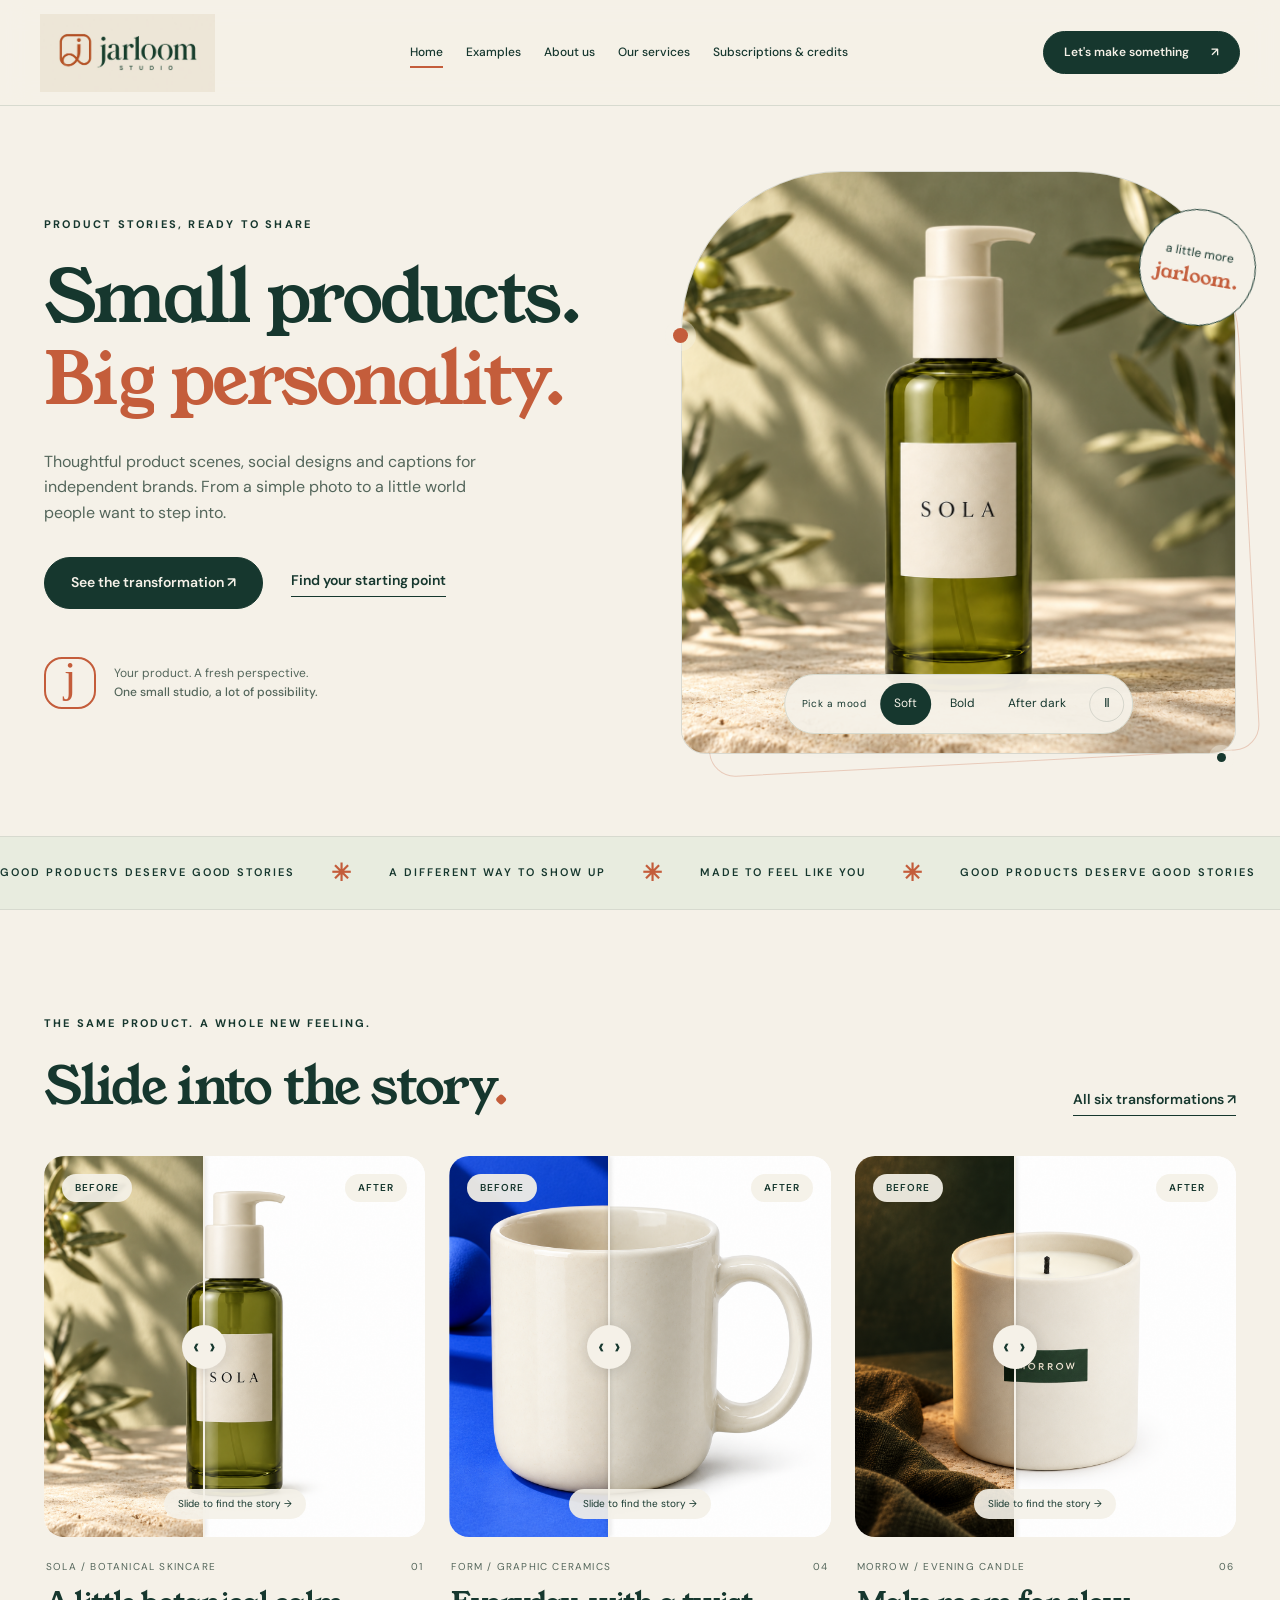
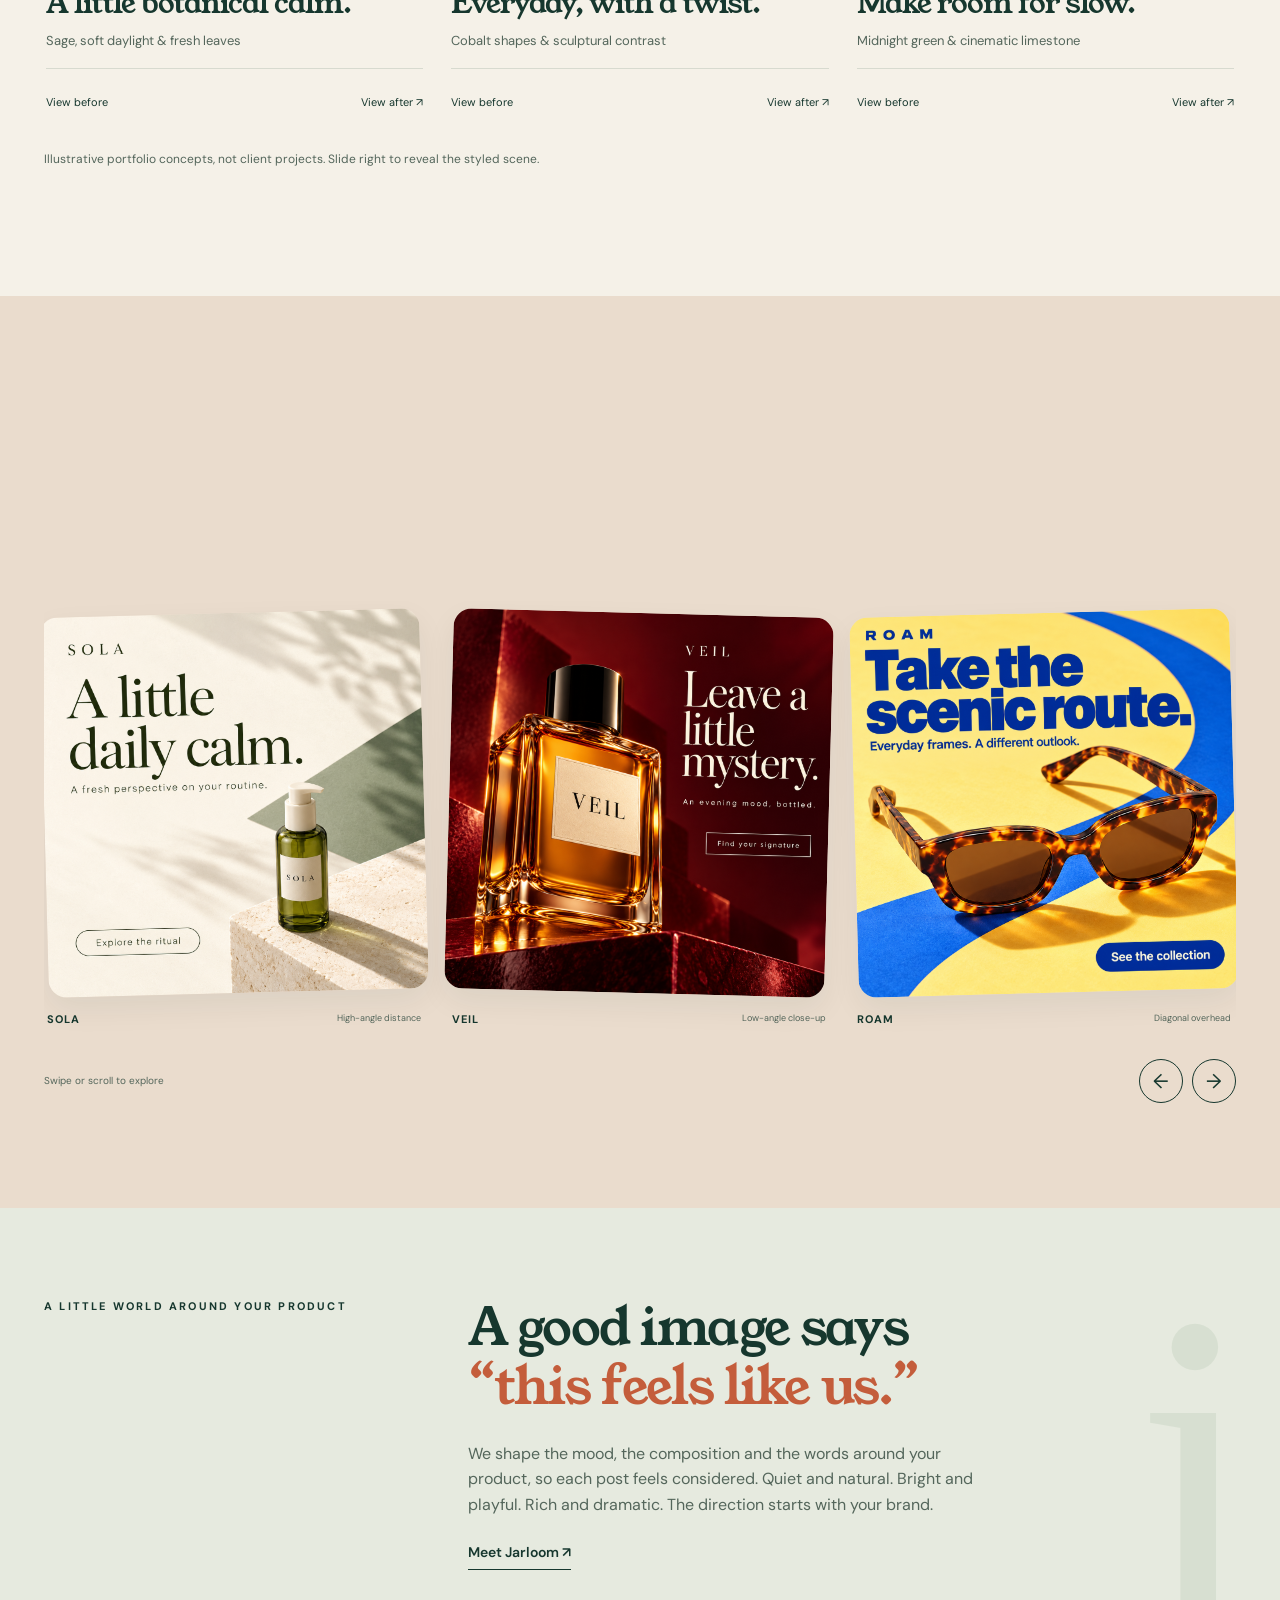
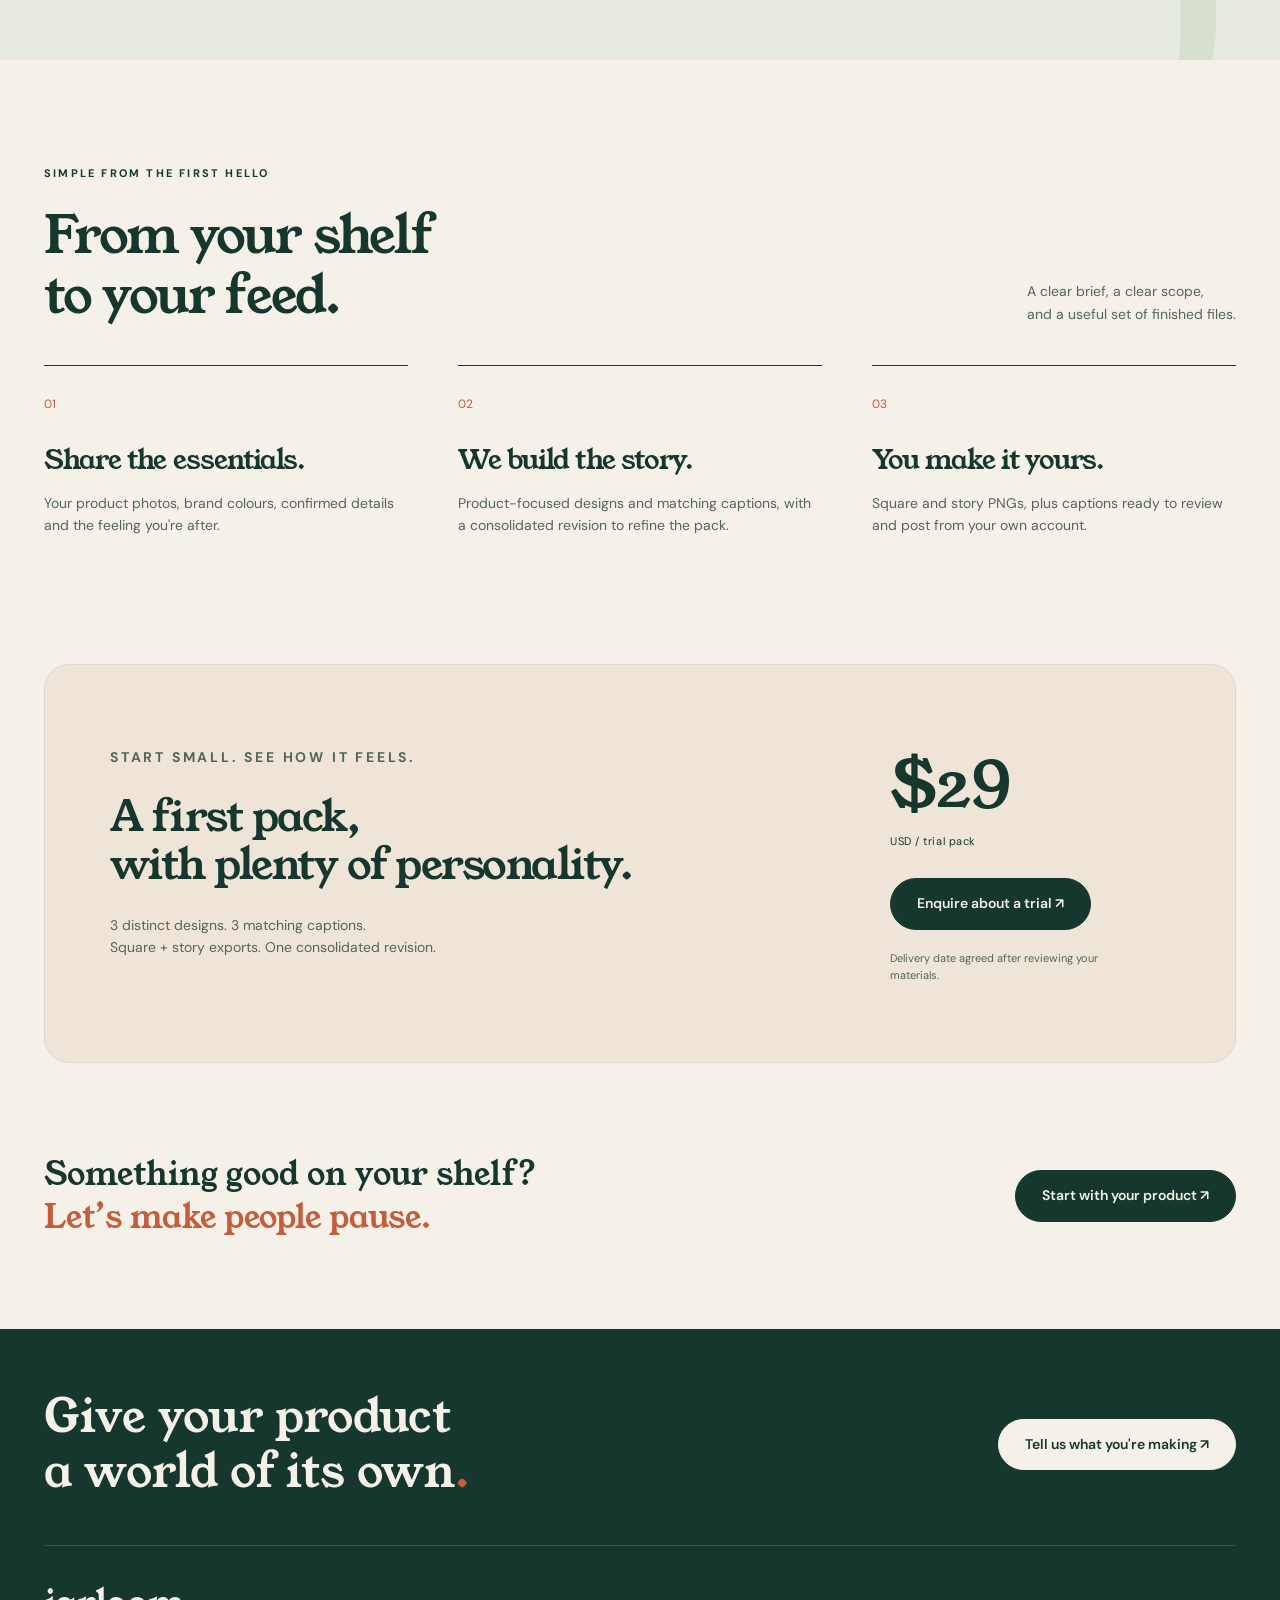
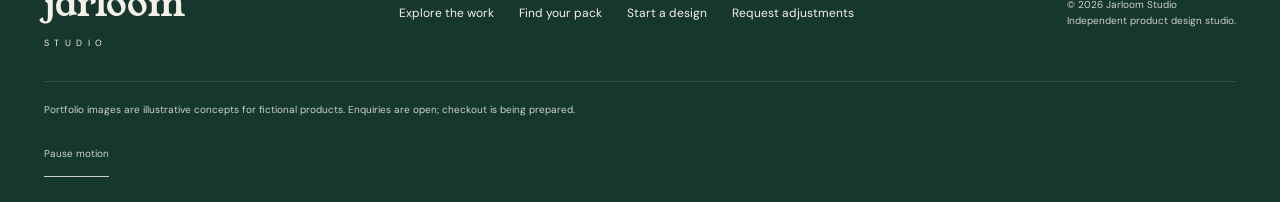
==== commit ae76c4f3: "Connect product briefs and adjustment requests with Tally" ====
--- a/index.html
+++ b/index.html
@@ -1,4 +1,4 @@
-<!doctype html><html lang="en"><head><meta charset="utf-8"><meta name="viewport" content="width=device-width,initial-scale=1"><meta name="theme-color" content="#16372e"><meta name="description" content="Product-focused social designs, styled scenes and captions for independent brands."><title>Product stories, ready to share · Jarloom Studio</title><link rel="canonical" href="https://jarloom-studio.github.io/"><link rel="icon" href="favicon.svg" type="image/svg+xml"><link rel="preconnect" href="https://fonts.googleapis.com"><link rel="preconnect" href="https://fonts.gstatic.com" crossorigin><link href="https://fonts.googleapis.com/css2?family=DM+Sans:wght@400;500;600;700&family=Young+Serif&display=swap" rel="stylesheet"><link rel="stylesheet" href="jarloom-v3.css"><script src="jarloom-v3.js" defer></script></head><body><div class="scroll-progress" aria-hidden="true"></div><a class="skip" href="#main">Skip to content</a><header class="site-header"><a class="brand" href="index.html" aria-label="Jarloom Studio home"><img src="jarloom-logo.jpg" alt="Jarloom Studio" width="1600" height="807"></a><button class="menu-toggle" aria-controls="navigation" aria-expanded="false">Menu <span>＋</span></button><nav id="navigation" aria-label="Main navigation"><a href="index.html" aria-current="page">Home</a><a href="examples.html" >Examples</a><a href="about.html" >About us</a><a href="services.html" >Our services</a><a href="subscriptions.html" >Subscriptions & credits</a></nav><a class="button small header-cta" href="services.html#brief">Let's make something <span>↗</span></a></header><main id="main"><section class="hero wrap"><div class="hero-copy"><p class="eyebrow reveal">Product stories, ready to share</p><h1 class="reveal">Small products.<br><em>Big personality.</em></h1><p class="reveal">Thoughtful product scenes, social designs and captions for independent brands. From a simple photo to a little world people want to step into.</p><div class="hero-actions reveal"><a class="button" href="examples.html">See the transformation ↗</a><a class="text-link" href="subscriptions.html">Find your starting point</a></div><div class="hero-detail reveal"><span class="loop-mark">j</span><p>Your product. A fresh perspective.<br><strong>One small studio, a lot of possibility.</strong></p></div></div><div class="hero-art reveal"><span class="orbit-dot orbit-one" aria-hidden="true"></span><span class="orbit-dot orbit-two" aria-hidden="true"></span><div class="hero-image"><img id="hero-product" src="skincare-after.png" alt="SOLA skincare bottle in a soft botanical setting" width="1254" height="1254" fetchpriority="high"></div><span class="art-note">a little more<br><em>jarloom.</em></span><div class="mood-picker" aria-label="Explore different product moods"><span>Pick a mood</span><button class="active" aria-pressed="true" data-mood="skincare">Soft</button><button aria-pressed="false" data-mood="ceramic">Bold</button><button aria-pressed="false" data-mood="candle">After dark</button><button class="showcase-toggle" aria-pressed="false" aria-label="Pause product showcase"><span aria-hidden="true">Ⅱ</span></button></div></div></section><div class="ticker" aria-hidden="true"><div>GOOD PRODUCTS DESERVE GOOD STORIES <span>✳</span> A DIFFERENT WAY TO SHOW UP <span>✳</span> MADE TO FEEL LIKE YOU <span>✳</span> GOOD PRODUCTS DESERVE GOOD STORIES <span>✳</span> A DIFFERENT WAY TO SHOW UP <span>✳</span> MADE TO FEEL LIKE YOU <span>✳</span></div></div><section class="wrap section"><div class="section-heading reveal"><div><p class="eyebrow">The same product. A whole new feeling.</p><h2>Slide into the story<span>.</span></h2></div><a class="text-link" href="examples.html">All six transformations ↗</a></div><div class="example-grid home-examples"><article class="example-card reveal" data-category="natural"><div class="compare" style="--reveal:42%"><img class="before" src="skincare-before.png" alt="Botanical skincare: plain product on a white background" width="1254" height="1254" loading="lazy"><img class="after" src="skincare-after.png" alt="Botanical skincare: sage, soft daylight & fresh leaves" width="1254" height="1254" loading="lazy"><div class="compare-labels" aria-hidden="true"><span>Before</span><span>After</span></div><div class="compare-divider" aria-hidden="true"><span>‹ ›</span></div><input type="range" min="0" max="100" value="42" aria-label="Reveal styled botanical skincare image" aria-valuetext="42% styled image revealed"><span class="drag-hint" aria-hidden="true">Slide to find the story →</span></div><div class="example-info"><div class="example-meta"><span>SOLA / Botanical skincare</span><span>01</span></div><h3>A little botanical calm.</h3><p>Sage, soft daylight & fresh leaves</p><div class="compare-buttons"><button data-view="0">View before</button><button data-view="100">View after ↗</button></div></div></article><article class="example-card reveal" data-category="bold"><div class="compare" style="--reveal:42%"><img class="before" src="ceramic-before.png" alt="Graphic ceramics: plain product on a white background" width="1254" height="1254" loading="lazy"><img class="after" src="ceramic-after.png" alt="Graphic ceramics: cobalt shapes & sculptural contrast" width="1254" height="1254" loading="lazy"><div class="compare-labels" aria-hidden="true"><span>Before</span><span>After</span></div><div class="compare-divider" aria-hidden="true"><span>‹ ›</span></div><input type="range" min="0" max="100" value="42" aria-label="Reveal styled graphic ceramics image" aria-valuetext="42% styled image revealed"><span class="drag-hint" aria-hidden="true">Slide to find the story →</span></div><div class="example-info"><div class="example-meta"><span>FORM / Graphic ceramics</span><span>04</span></div><h3>Everyday, with a twist.</h3><p>Cobalt shapes & sculptural contrast</p><div class="compare-buttons"><button data-view="0">View before</button><button data-view="100">View after ↗</button></div></div></article><article class="example-card reveal" data-category="moody"><div class="compare" style="--reveal:42%"><img class="before" src="candle-before.png" alt="Evening candle: plain product on a white background" width="1254" height="1254" loading="lazy"><img class="after" src="candle-after.png" alt="Evening candle: midnight green & cinematic limestone" width="1254" height="1254" loading="lazy"><div class="compare-labels" aria-hidden="true"><span>Before</span><span>After</span></div><div class="compare-divider" aria-hidden="true"><span>‹ ›</span></div><input type="range" min="0" max="100" value="42" aria-label="Reveal styled evening candle image" aria-valuetext="42% styled image revealed"><span class="drag-hint" aria-hidden="true">Slide to find the story →</span></div><div class="example-info"><div class="example-meta"><span>MORROW / Evening candle</span><span>06</span></div><h3>Make room for slow.</h3><p>Midnight green & cinematic limestone</p><div class="compare-buttons"><button data-view="0">View before</button><button data-view="100">View after ↗</button></div></div></article></div><p class="fine-print">Illustrative portfolio concepts, not client projects. Slide right to reveal the styled scene.</p></section><section class="campaign-preview section" id="campaign-preview"><div class="wrap"><div class="section-heading reveal"><div><p class="eyebrow">Words, angles & a little attitude</p><h2 class="motion-title">Give the scroll<br><em>a reason to stop.</em></h2></div><a class="text-link" href="examples.html#campaigns">Explore five ad concepts ↗</a></div><div class="campaign-track" aria-label="Fictional advertising concepts"><a class="campaign-peek" href="examples.html#campaigns"><div><img src="ad-skincare.png" alt="Fictional SOLA ad creative: A little daily calm." width="1254" height="1254" loading="lazy"></div><span>SOLA<small>High-angle distance</small></span></a><a class="campaign-peek" href="examples.html#campaigns"><div><img src="ad-perfume.png" alt="Fictional VEIL ad creative: Leave a little mystery." width="1254" height="1254" loading="lazy"></div><span>VEIL<small>Low-angle close-up</small></span></a><a class="campaign-peek" href="examples.html#campaigns"><div><img src="ad-eyewear.png" alt="Fictional ROAM ad creative: Take the scenic route." width="1254" height="1254" loading="lazy"></div><span>ROAM<small>Diagonal overhead</small></span></a><a class="campaign-peek" href="examples.html#campaigns"><div><img src="ad-tea.png" alt="Fictional LEAF ad creative: Make time for a brighter cup." width="1254" height="1254" loading="lazy"></div><span>LEAF<small>Overhead distance</small></span></a><a class="campaign-peek" href="examples.html#campaigns"><div><img src="ad-ceramic.png" alt="Fictional FORM ad creative: Good mornings take shape." width="1254" height="1254" loading="lazy"></div><span>FORM<small>Low side angle</small></span></a></div><div class="track-controls"><span>Swipe or scroll to explore</span><div><button class="track-prev" aria-label="Previous ad concepts">←</button><button class="track-next" aria-label="Next ad concepts">→</button></div></div></div></section><section class="studio-note"><div class="wrap note-grid"><p class="eyebrow reveal">A little world around your product</p><div class="reveal"><h2>A good image says<br><em>“this feels like us.”</em></h2><p>We shape the mood, the composition and the words around your product, so each post feels considered. Quiet and natural. Bright and playful. Rich and dramatic. The direction starts with your brand.</p><a class="text-link" href="about.html">Meet Jarloom ↗</a></div><span class="giant-loop" aria-hidden="true">j</span></div></section><section class="wrap section"><div class="section-heading reveal"><div><p class="eyebrow">Simple from the first hello</p><h2>From your shelf<br>to your feed.</h2></div><p class="side-copy">A clear brief, a clear scope,<br>and a useful set of finished files.</p></div><div class="steps"><article class="reveal"><span>01</span><h3>Share the essentials.</h3><p>Your product photos, brand colours, confirmed details and the feeling you're after.</p></article><article class="reveal"><span>02</span><h3>We build the story.</h3><p>Product-focused designs and matching captions, with a consolidated revision to refine the pack.</p></article><article class="reveal"><span>03</span><h3>You make it yours.</h3><p>Square and story PNGs, plus captions ready to review and post from your own account.</p></article></div></section><section class="wrap starter reveal"><div><p class="eyebrow">Start small. See how it feels.</p><h2>A first pack,<br>with plenty of personality.</h2><p>3 distinct designs. 3 matching captions.<br>Square + story exports. One consolidated revision.</p></div><div class="starter-price"><span class="price">$29<small>USD / trial pack</small></span><a class="button" href="services.html?pack=trial#brief">Enquire about a trial ↗</a><p>Delivery date agreed after reviewing your materials.</p></div></section><section class="cta-strip wrap reveal"><p>Something good on your shelf?<br><em>Let’s make people pause.</em></p><a class="button" href="services.html#brief">Start with your product ↗</a></section></main><footer class="site-footer"><div class="footer-top"><p class="footer-title">Give your product<br>a world of its own<span>.</span></p><a class="button light" href="services.html#brief">Tell us what you're making ↗</a></div><div class="footer-bottom"><a class="footer-wordmark" href="index.html">jarloom <small>STUDIO</small></a><div><a href="examples.html">Explore the work</a><a href="subscriptions.html">Find your pack</a><a href="mailto:y3m12005@gmail.com">Say hello</a></div><p>© 2026 Jarloom Studio<br>Independent product design studio.</p></div><p class="footer-note">Portfolio images are illustrative concepts for fictional products. Enquiries are open; checkout is being prepared.</p><button class="motion-toggle" aria-pressed="false">Pause motion</button></footer><button class="back-to-top" aria-label="Back to top" title="Back to top">↑</button></body></html>
+<!doctype html><html lang="en"><head><meta charset="utf-8"><meta name="viewport" content="width=device-width,initial-scale=1"><meta name="theme-color" content="#16372e"><meta name="description" content="Product-focused social designs, styled scenes and captions for independent brands."><title>Product stories, ready to share · Jarloom Studio</title><link rel="canonical" href="https://jarloom-studio.github.io/"><link rel="icon" href="favicon.svg" type="image/svg+xml"><link rel="preconnect" href="https://fonts.googleapis.com"><link rel="preconnect" href="https://fonts.gstatic.com" crossorigin><link href="https://fonts.googleapis.com/css2?family=DM+Sans:wght@400;500;600;700&family=Young+Serif&display=swap" rel="stylesheet"><link rel="stylesheet" href="jarloom-v3.css"><script src="jarloom-v3.js" defer></script></head><body><div class="scroll-progress" aria-hidden="true"></div><a class="skip" href="#main">Skip to content</a><header class="site-header"><a class="brand" href="index.html" aria-label="Jarloom Studio home"><img src="jarloom-logo.jpg" alt="Jarloom Studio" width="1600" height="807"></a><button class="menu-toggle" aria-controls="navigation" aria-expanded="false">Menu <span>＋</span></button><nav id="navigation" aria-label="Main navigation"><a href="index.html" aria-current="page">Home</a><a href="examples.html" >Examples</a><a href="about.html" >About us</a><a href="services.html" >Our services</a><a href="subscriptions.html" >Subscriptions & credits</a></nav><a class="button small header-cta" href="services.html#brief">Let's make something <span>↗</span></a></header><main id="main"><section class="hero wrap"><div class="hero-copy"><p class="eyebrow reveal">Product stories, ready to share</p><h1 class="reveal">Small products.<br><em>Big personality.</em></h1><p class="reveal">Thoughtful product scenes, social designs and captions for independent brands. From a simple photo to a little world people want to step into.</p><div class="hero-actions reveal"><a class="button" href="examples.html">See the transformation ↗</a><a class="text-link" href="subscriptions.html">Find your starting point</a></div><div class="hero-detail reveal"><span class="loop-mark">j</span><p>Your product. A fresh perspective.<br><strong>One small studio, a lot of possibility.</strong></p></div></div><div class="hero-art reveal"><span class="orbit-dot orbit-one" aria-hidden="true"></span><span class="orbit-dot orbit-two" aria-hidden="true"></span><div class="hero-image"><img id="hero-product" src="skincare-after.png" alt="SOLA skincare bottle in a soft botanical setting" width="1254" height="1254" fetchpriority="high"></div><span class="art-note">a little more<br><em>jarloom.</em></span><div class="mood-picker" aria-label="Explore different product moods"><span>Pick a mood</span><button class="active" aria-pressed="true" data-mood="skincare">Soft</button><button aria-pressed="false" data-mood="ceramic">Bold</button><button aria-pressed="false" data-mood="candle">After dark</button><button class="showcase-toggle" aria-pressed="false" aria-label="Pause product showcase"><span aria-hidden="true">Ⅱ</span></button></div></div></section><div class="ticker" aria-hidden="true"><div>GOOD PRODUCTS DESERVE GOOD STORIES <span>✳</span> A DIFFERENT WAY TO SHOW UP <span>✳</span> MADE TO FEEL LIKE YOU <span>✳</span> GOOD PRODUCTS DESERVE GOOD STORIES <span>✳</span> A DIFFERENT WAY TO SHOW UP <span>✳</span> MADE TO FEEL LIKE YOU <span>✳</span></div></div><section class="wrap section"><div class="section-heading reveal"><div><p class="eyebrow">The same product. A whole new feeling.</p><h2>Slide into the story<span>.</span></h2></div><a class="text-link" href="examples.html">All six transformations ↗</a></div><div class="example-grid home-examples"><article class="example-card reveal" data-category="natural"><div class="compare" style="--reveal:42%"><img class="before" src="skincare-before.png" alt="Botanical skincare: plain product on a white background" width="1254" height="1254" loading="lazy"><img class="after" src="skincare-after.png" alt="Botanical skincare: sage, soft daylight & fresh leaves" width="1254" height="1254" loading="lazy"><div class="compare-labels" aria-hidden="true"><span>Before</span><span>After</span></div><div class="compare-divider" aria-hidden="true"><span>‹ ›</span></div><input type="range" min="0" max="100" value="42" aria-label="Reveal styled botanical skincare image" aria-valuetext="42% styled image revealed"><span class="drag-hint" aria-hidden="true">Slide to find the story →</span></div><div class="example-info"><div class="example-meta"><span>SOLA / Botanical skincare</span><span>01</span></div><h3>A little botanical calm.</h3><p>Sage, soft daylight & fresh leaves</p><div class="compare-buttons"><button data-view="0">View before</button><button data-view="100">View after ↗</button></div></div></article><article class="example-card reveal" data-category="bold"><div class="compare" style="--reveal:42%"><img class="before" src="ceramic-before.png" alt="Graphic ceramics: plain product on a white background" width="1254" height="1254" loading="lazy"><img class="after" src="ceramic-after.png" alt="Graphic ceramics: cobalt shapes & sculptural contrast" width="1254" height="1254" loading="lazy"><div class="compare-labels" aria-hidden="true"><span>Before</span><span>After</span></div><div class="compare-divider" aria-hidden="true"><span>‹ ›</span></div><input type="range" min="0" max="100" value="42" aria-label="Reveal styled graphic ceramics image" aria-valuetext="42% styled image revealed"><span class="drag-hint" aria-hidden="true">Slide to find the story →</span></div><div class="example-info"><div class="example-meta"><span>FORM / Graphic ceramics</span><span>04</span></div><h3>Everyday, with a twist.</h3><p>Cobalt shapes & sculptural contrast</p><div class="compare-buttons"><button data-view="0">View before</button><button data-view="100">View after ↗</button></div></div></article><article class="example-card reveal" data-category="moody"><div class="compare" style="--reveal:42%"><img class="before" src="candle-before.png" alt="Evening candle: plain product on a white background" width="1254" height="1254" loading="lazy"><img class="after" src="candle-after.png" alt="Evening candle: midnight green & cinematic limestone" width="1254" height="1254" loading="lazy"><div class="compare-labels" aria-hidden="true"><span>Before</span><span>After</span></div><div class="compare-divider" aria-hidden="true"><span>‹ ›</span></div><input type="range" min="0" max="100" value="42" aria-label="Reveal styled evening candle image" aria-valuetext="42% styled image revealed"><span class="drag-hint" aria-hidden="true">Slide to find the story →</span></div><div class="example-info"><div class="example-meta"><span>MORROW / Evening candle</span><span>06</span></div><h3>Make room for slow.</h3><p>Midnight green & cinematic limestone</p><div class="compare-buttons"><button data-view="0">View before</button><button data-view="100">View after ↗</button></div></div></article></div><p class="fine-print">Illustrative portfolio concepts, not client projects. Slide right to reveal the styled scene.</p></section><section class="campaign-preview section" id="campaign-preview"><div class="wrap"><div class="section-heading reveal"><div><p class="eyebrow">Words, angles & a little attitude</p><h2 class="motion-title">Give the scroll<br><em>a reason to stop.</em></h2></div><a class="text-link" href="examples.html#campaigns">Explore five ad concepts ↗</a></div><div class="campaign-track" aria-label="Fictional advertising concepts"><a class="campaign-peek" href="examples.html#campaigns"><div><img src="ad-skincare.png" alt="Fictional SOLA ad creative: A little daily calm." width="1254" height="1254" loading="lazy"></div><span>SOLA<small>High-angle distance</small></span></a><a class="campaign-peek" href="examples.html#campaigns"><div><img src="ad-perfume.png" alt="Fictional VEIL ad creative: Leave a little mystery." width="1254" height="1254" loading="lazy"></div><span>VEIL<small>Low-angle close-up</small></span></a><a class="campaign-peek" href="examples.html#campaigns"><div><img src="ad-eyewear.png" alt="Fictional ROAM ad creative: Take the scenic route." width="1254" height="1254" loading="lazy"></div><span>ROAM<small>Diagonal overhead</small></span></a><a class="campaign-peek" href="examples.html#campaigns"><div><img src="ad-tea.png" alt="Fictional LEAF ad creative: Make time for a brighter cup." width="1254" height="1254" loading="lazy"></div><span>LEAF<small>Overhead distance</small></span></a><a class="campaign-peek" href="examples.html#campaigns"><div><img src="ad-ceramic.png" alt="Fictional FORM ad creative: Good mornings take shape." width="1254" height="1254" loading="lazy"></div><span>FORM<small>Low side angle</small></span></a></div><div class="track-controls"><span>Swipe or scroll to explore</span><div><button class="track-prev" aria-label="Previous ad concepts">←</button><button class="track-next" aria-label="Next ad concepts">→</button></div></div></div></section><section class="studio-note"><div class="wrap note-grid"><p class="eyebrow reveal">A little world around your product</p><div class="reveal"><h2>A good image says<br><em>“this feels like us.”</em></h2><p>We shape the mood, the composition and the words around your product, so each post feels considered. Quiet and natural. Bright and playful. Rich and dramatic. The direction starts with your brand.</p><a class="text-link" href="about.html">Meet Jarloom ↗</a></div><span class="giant-loop" aria-hidden="true">j</span></div></section><section class="wrap section"><div class="section-heading reveal"><div><p class="eyebrow">Simple from the first hello</p><h2>From your shelf<br>to your feed.</h2></div><p class="side-copy">A clear brief, a clear scope,<br>and a useful set of finished files.</p></div><div class="steps"><article class="reveal"><span>01</span><h3>Share the essentials.</h3><p>Your product photos, brand colours, confirmed details and the feeling you're after.</p></article><article class="reveal"><span>02</span><h3>We build the story.</h3><p>Product-focused designs and matching captions, with a consolidated revision to refine the pack.</p></article><article class="reveal"><span>03</span><h3>You make it yours.</h3><p>Square and story PNGs, plus captions ready to review and post from your own account.</p></article></div></section><section class="wrap starter reveal"><div><p class="eyebrow">Start small. See how it feels.</p><h2>A first pack,<br>with plenty of personality.</h2><p>3 distinct designs. 3 matching captions.<br>Square + story exports. One consolidated revision.</p></div><div class="starter-price"><span class="price">$29<small>USD / trial pack</small></span><a class="button" href="services.html?pack=trial#brief">Enquire about a trial ↗</a><p>Delivery date agreed after reviewing your materials.</p></div></section><section class="cta-strip wrap reveal"><p>Something good on your shelf?<br><em>Let’s make people pause.</em></p><a class="button" href="services.html#brief">Start with your product ↗</a></section></main><footer class="site-footer"><div class="footer-top"><p class="footer-title">Give your product<br>a world of its own<span>.</span></p><a class="button light" href="services.html#brief">Tell us what you're making ↗</a></div><div class="footer-bottom"><a class="footer-wordmark" href="index.html">jarloom <small>STUDIO</small></a><div><a href="examples.html">Explore the work</a><a href="subscriptions.html">Find your pack</a><a href="services.html#brief">Start a design</a><a href="services.html#adjustments">Request adjustments</a></div><p>© 2026 Jarloom Studio<br>Independent product design studio.</p></div><p class="footer-note">Portfolio images are illustrative concepts for fictional products. Enquiries are open; checkout is being prepared.</p><button class="motion-toggle" aria-pressed="false">Pause motion</button></footer><button class="back-to-top" aria-label="Back to top" title="Back to top">↑</button></body></html>
 
 
 
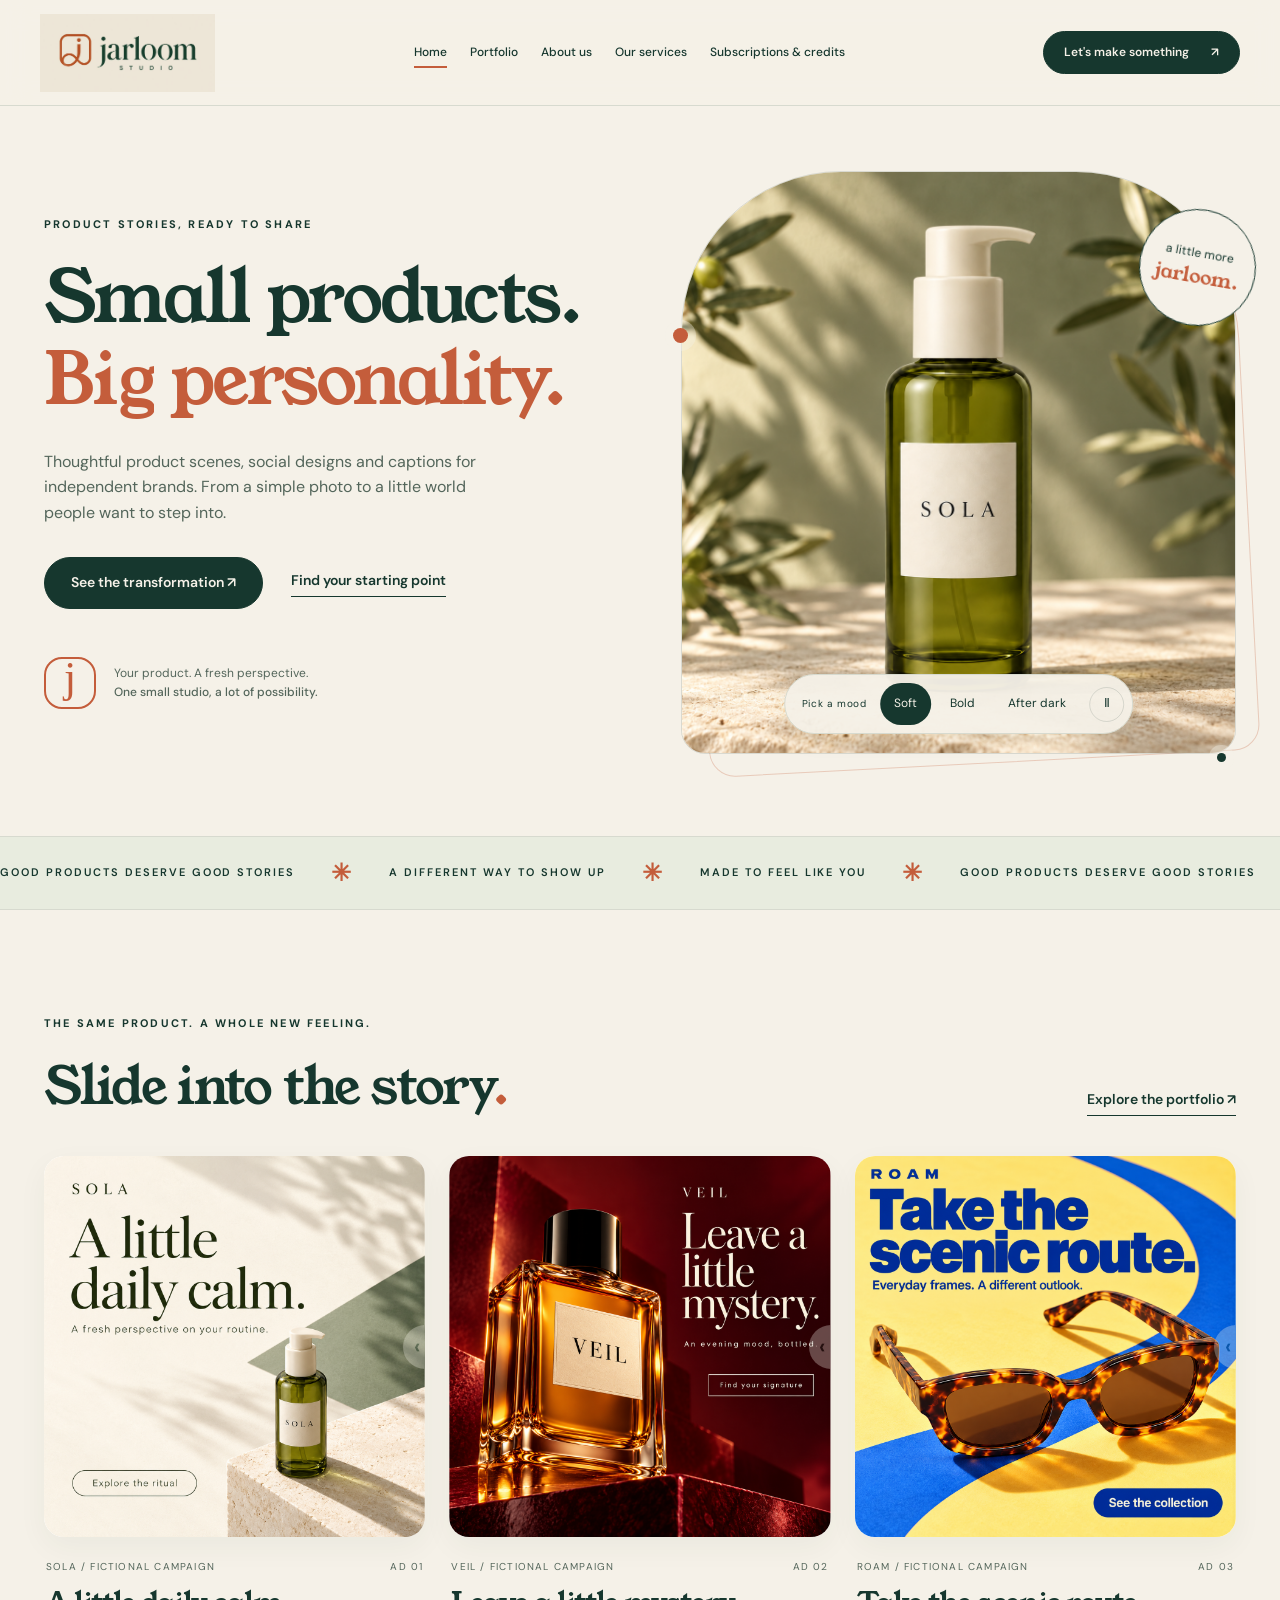
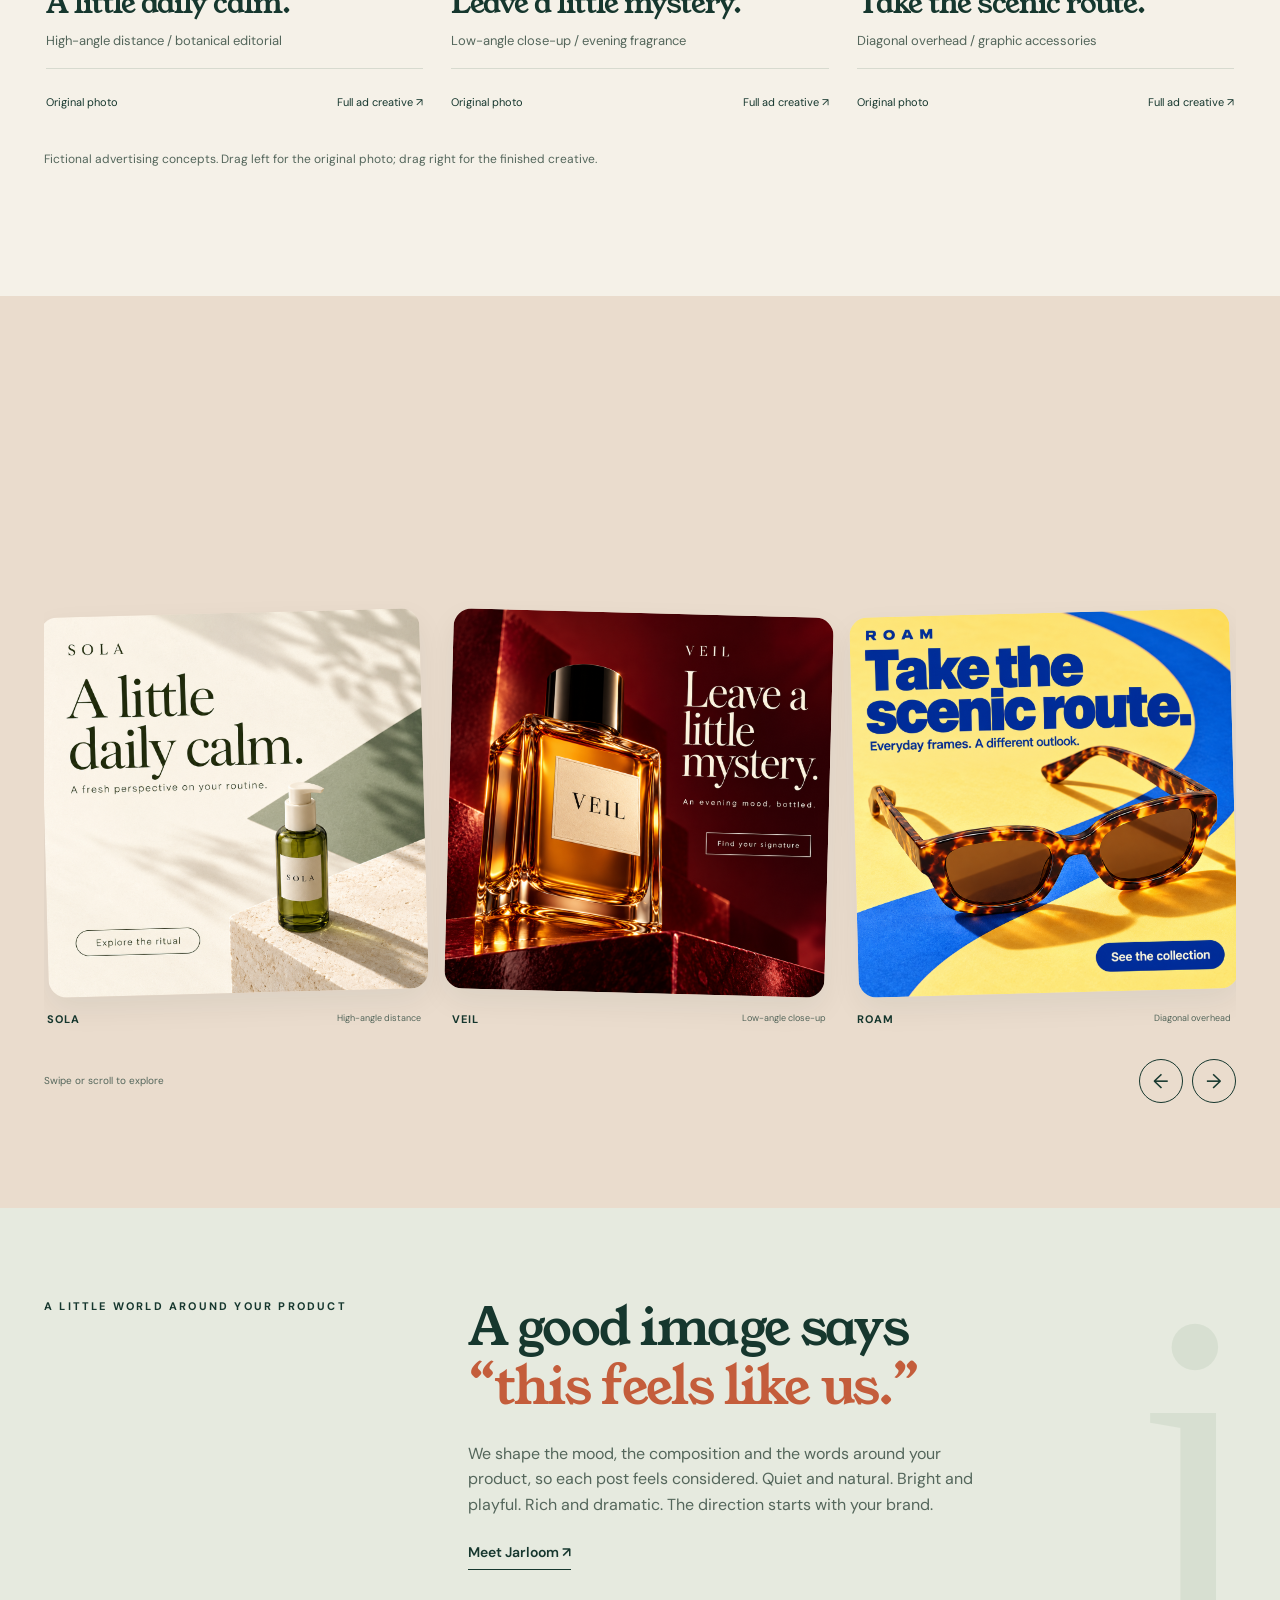
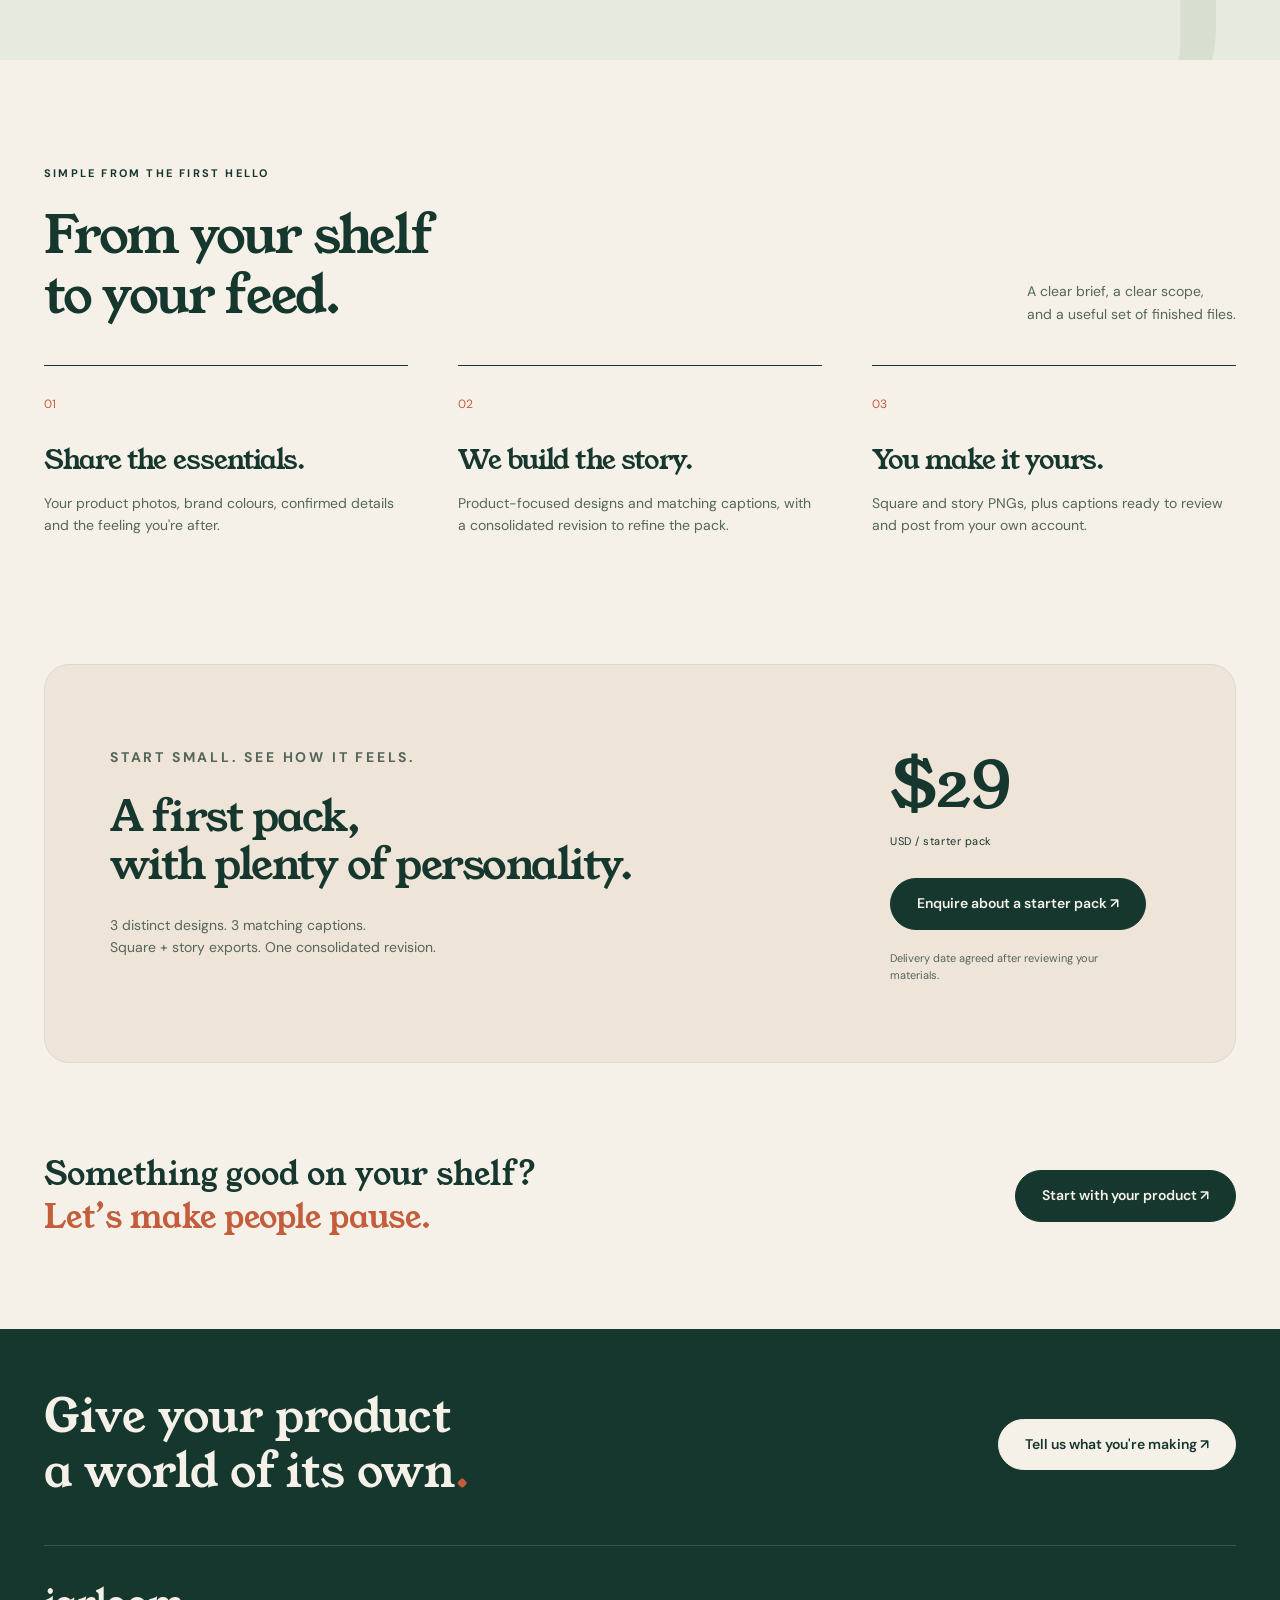
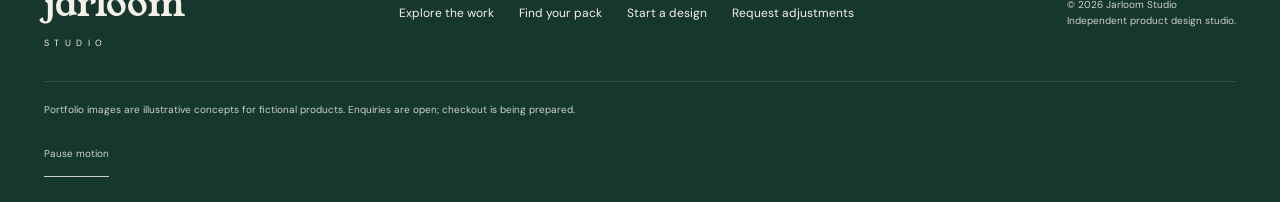
==== commit 96d84826: "Refresh portfolio with three new product campaigns" ====
--- a/index.html
+++ b/index.html
@@ -1,4 +1,4 @@
-<!doctype html><html lang="en"><head><meta charset="utf-8"><meta name="viewport" content="width=device-width,initial-scale=1"><meta name="theme-color" content="#16372e"><meta name="description" content="Product-focused social designs, styled scenes and captions for independent brands."><title>Product stories, ready to share · Jarloom Studio</title><link rel="canonical" href="https://jarloom-studio.github.io/"><link rel="icon" href="favicon.svg" type="image/svg+xml"><link rel="preconnect" href="https://fonts.googleapis.com"><link rel="preconnect" href="https://fonts.gstatic.com" crossorigin><link href="https://fonts.googleapis.com/css2?family=DM+Sans:wght@400;500;600;700&family=Young+Serif&display=swap" rel="stylesheet"><link rel="stylesheet" href="jarloom-v3.css"><script src="jarloom-v3.js" defer></script></head><body><div class="scroll-progress" aria-hidden="true"></div><a class="skip" href="#main">Skip to content</a><header class="site-header"><a class="brand" href="index.html" aria-label="Jarloom Studio home"><img src="jarloom-logo.jpg" alt="Jarloom Studio" width="1600" height="807"></a><button class="menu-toggle" aria-controls="navigation" aria-expanded="false">Menu <span>＋</span></button><nav id="navigation" aria-label="Main navigation"><a href="index.html" aria-current="page">Home</a><a href="examples.html" >Examples</a><a href="about.html" >About us</a><a href="services.html" >Our services</a><a href="subscriptions.html" >Subscriptions & credits</a></nav><a class="button small header-cta" href="services.html#brief">Let's make something <span>↗</span></a></header><main id="main"><section class="hero wrap"><div class="hero-copy"><p class="eyebrow reveal">Product stories, ready to share</p><h1 class="reveal">Small products.<br><em>Big personality.</em></h1><p class="reveal">Thoughtful product scenes, social designs and captions for independent brands. From a simple photo to a little world people want to step into.</p><div class="hero-actions reveal"><a class="button" href="examples.html">See the transformation ↗</a><a class="text-link" href="subscriptions.html">Find your starting point</a></div><div class="hero-detail reveal"><span class="loop-mark">j</span><p>Your product. A fresh perspective.<br><strong>One small studio, a lot of possibility.</strong></p></div></div><div class="hero-art reveal"><span class="orbit-dot orbit-one" aria-hidden="true"></span><span class="orbit-dot orbit-two" aria-hidden="true"></span><div class="hero-image"><img id="hero-product" src="skincare-after.png" alt="SOLA skincare bottle in a soft botanical setting" width="1254" height="1254" fetchpriority="high"></div><span class="art-note">a little more<br><em>jarloom.</em></span><div class="mood-picker" aria-label="Explore different product moods"><span>Pick a mood</span><button class="active" aria-pressed="true" data-mood="skincare">Soft</button><button aria-pressed="false" data-mood="ceramic">Bold</button><button aria-pressed="false" data-mood="candle">After dark</button><button class="showcase-toggle" aria-pressed="false" aria-label="Pause product showcase"><span aria-hidden="true">Ⅱ</span></button></div></div></section><div class="ticker" aria-hidden="true"><div>GOOD PRODUCTS DESERVE GOOD STORIES <span>✳</span> A DIFFERENT WAY TO SHOW UP <span>✳</span> MADE TO FEEL LIKE YOU <span>✳</span> GOOD PRODUCTS DESERVE GOOD STORIES <span>✳</span> A DIFFERENT WAY TO SHOW UP <span>✳</span> MADE TO FEEL LIKE YOU <span>✳</span></div></div><section class="wrap section"><div class="section-heading reveal"><div><p class="eyebrow">The same product. A whole new feeling.</p><h2>Slide into the story<span>.</span></h2></div><a class="text-link" href="examples.html">All six transformations ↗</a></div><div class="example-grid home-examples"><article class="example-card reveal" data-category="natural"><div class="compare" style="--reveal:42%"><img class="before" src="skincare-before.png" alt="Botanical skincare: plain product on a white background" width="1254" height="1254" loading="lazy"><img class="after" src="skincare-after.png" alt="Botanical skincare: sage, soft daylight & fresh leaves" width="1254" height="1254" loading="lazy"><div class="compare-labels" aria-hidden="true"><span>Before</span><span>After</span></div><div class="compare-divider" aria-hidden="true"><span>‹ ›</span></div><input type="range" min="0" max="100" value="42" aria-label="Reveal styled botanical skincare image" aria-valuetext="42% styled image revealed"><span class="drag-hint" aria-hidden="true">Slide to find the story →</span></div><div class="example-info"><div class="example-meta"><span>SOLA / Botanical skincare</span><span>01</span></div><h3>A little botanical calm.</h3><p>Sage, soft daylight & fresh leaves</p><div class="compare-buttons"><button data-view="0">View before</button><button data-view="100">View after ↗</button></div></div></article><article class="example-card reveal" data-category="bold"><div class="compare" style="--reveal:42%"><img class="before" src="ceramic-before.png" alt="Graphic ceramics: plain product on a white background" width="1254" height="1254" loading="lazy"><img class="after" src="ceramic-after.png" alt="Graphic ceramics: cobalt shapes & sculptural contrast" width="1254" height="1254" loading="lazy"><div class="compare-labels" aria-hidden="true"><span>Before</span><span>After</span></div><div class="compare-divider" aria-hidden="true"><span>‹ ›</span></div><input type="range" min="0" max="100" value="42" aria-label="Reveal styled graphic ceramics image" aria-valuetext="42% styled image revealed"><span class="drag-hint" aria-hidden="true">Slide to find the story →</span></div><div class="example-info"><div class="example-meta"><span>FORM / Graphic ceramics</span><span>04</span></div><h3>Everyday, with a twist.</h3><p>Cobalt shapes & sculptural contrast</p><div class="compare-buttons"><button data-view="0">View before</button><button data-view="100">View after ↗</button></div></div></article><article class="example-card reveal" data-category="moody"><div class="compare" style="--reveal:42%"><img class="before" src="candle-before.png" alt="Evening candle: plain product on a white background" width="1254" height="1254" loading="lazy"><img class="after" src="candle-after.png" alt="Evening candle: midnight green & cinematic limestone" width="1254" height="1254" loading="lazy"><div class="compare-labels" aria-hidden="true"><span>Before</span><span>After</span></div><div class="compare-divider" aria-hidden="true"><span>‹ ›</span></div><input type="range" min="0" max="100" value="42" aria-label="Reveal styled evening candle image" aria-valuetext="42% styled image revealed"><span class="drag-hint" aria-hidden="true">Slide to find the story →</span></div><div class="example-info"><div class="example-meta"><span>MORROW / Evening candle</span><span>06</span></div><h3>Make room for slow.</h3><p>Midnight green & cinematic limestone</p><div class="compare-buttons"><button data-view="0">View before</button><button data-view="100">View after ↗</button></div></div></article></div><p class="fine-print">Illustrative portfolio concepts, not client projects. Slide right to reveal the styled scene.</p></section><section class="campaign-preview section" id="campaign-preview"><div class="wrap"><div class="section-heading reveal"><div><p class="eyebrow">Words, angles & a little attitude</p><h2 class="motion-title">Give the scroll<br><em>a reason to stop.</em></h2></div><a class="text-link" href="examples.html#campaigns">Explore five ad concepts ↗</a></div><div class="campaign-track" aria-label="Fictional advertising concepts"><a class="campaign-peek" href="examples.html#campaigns"><div><img src="ad-skincare.png" alt="Fictional SOLA ad creative: A little daily calm." width="1254" height="1254" loading="lazy"></div><span>SOLA<small>High-angle distance</small></span></a><a class="campaign-peek" href="examples.html#campaigns"><div><img src="ad-perfume.png" alt="Fictional VEIL ad creative: Leave a little mystery." width="1254" height="1254" loading="lazy"></div><span>VEIL<small>Low-angle close-up</small></span></a><a class="campaign-peek" href="examples.html#campaigns"><div><img src="ad-eyewear.png" alt="Fictional ROAM ad creative: Take the scenic route." width="1254" height="1254" loading="lazy"></div><span>ROAM<small>Diagonal overhead</small></span></a><a class="campaign-peek" href="examples.html#campaigns"><div><img src="ad-tea.png" alt="Fictional LEAF ad creative: Make time for a brighter cup." width="1254" height="1254" loading="lazy"></div><span>LEAF<small>Overhead distance</small></span></a><a class="campaign-peek" href="examples.html#campaigns"><div><img src="ad-ceramic.png" alt="Fictional FORM ad creative: Good mornings take shape." width="1254" height="1254" loading="lazy"></div><span>FORM<small>Low side angle</small></span></a></div><div class="track-controls"><span>Swipe or scroll to explore</span><div><button class="track-prev" aria-label="Previous ad concepts">←</button><button class="track-next" aria-label="Next ad concepts">→</button></div></div></div></section><section class="studio-note"><div class="wrap note-grid"><p class="eyebrow reveal">A little world around your product</p><div class="reveal"><h2>A good image says<br><em>“this feels like us.”</em></h2><p>We shape the mood, the composition and the words around your product, so each post feels considered. Quiet and natural. Bright and playful. Rich and dramatic. The direction starts with your brand.</p><a class="text-link" href="about.html">Meet Jarloom ↗</a></div><span class="giant-loop" aria-hidden="true">j</span></div></section><section class="wrap section"><div class="section-heading reveal"><div><p class="eyebrow">Simple from the first hello</p><h2>From your shelf<br>to your feed.</h2></div><p class="side-copy">A clear brief, a clear scope,<br>and a useful set of finished files.</p></div><div class="steps"><article class="reveal"><span>01</span><h3>Share the essentials.</h3><p>Your product photos, brand colours, confirmed details and the feeling you're after.</p></article><article class="reveal"><span>02</span><h3>We build the story.</h3><p>Product-focused designs and matching captions, with a consolidated revision to refine the pack.</p></article><article class="reveal"><span>03</span><h3>You make it yours.</h3><p>Square and story PNGs, plus captions ready to review and post from your own account.</p></article></div></section><section class="wrap starter reveal"><div><p class="eyebrow">Start small. See how it feels.</p><h2>A first pack,<br>with plenty of personality.</h2><p>3 distinct designs. 3 matching captions.<br>Square + story exports. One consolidated revision.</p></div><div class="starter-price"><span class="price">$29<small>USD / trial pack</small></span><a class="button" href="services.html?pack=trial#brief">Enquire about a trial ↗</a><p>Delivery date agreed after reviewing your materials.</p></div></section><section class="cta-strip wrap reveal"><p>Something good on your shelf?<br><em>Let’s make people pause.</em></p><a class="button" href="services.html#brief">Start with your product ↗</a></section></main><footer class="site-footer"><div class="footer-top"><p class="footer-title">Give your product<br>a world of its own<span>.</span></p><a class="button light" href="services.html#brief">Tell us what you're making ↗</a></div><div class="footer-bottom"><a class="footer-wordmark" href="index.html">jarloom <small>STUDIO</small></a><div><a href="examples.html">Explore the work</a><a href="subscriptions.html">Find your pack</a><a href="services.html#brief">Start a design</a><a href="services.html#adjustments">Request adjustments</a></div><p>© 2026 Jarloom Studio<br>Independent product design studio.</p></div><p class="footer-note">Portfolio images are illustrative concepts for fictional products. Enquiries are open; checkout is being prepared.</p><button class="motion-toggle" aria-pressed="false">Pause motion</button></footer><button class="back-to-top" aria-label="Back to top" title="Back to top">↑</button></body></html>
+<!doctype html><html lang="en"><head><meta charset="utf-8"><meta name="viewport" content="width=device-width,initial-scale=1"><meta name="theme-color" content="#16372e"><meta name="description" content="Product-focused social designs, styled scenes and captions for independent brands."><title>Product stories, ready to share · Jarloom Studio</title><link rel="canonical" href="https://jarloom-studio.github.io/"><link rel="icon" href="favicon.svg" type="image/svg+xml"><link rel="preconnect" href="https://fonts.googleapis.com"><link rel="preconnect" href="https://fonts.gstatic.com" crossorigin><link href="https://fonts.googleapis.com/css2?family=DM+Sans:wght@400;500;600;700&family=Young+Serif&display=swap" rel="stylesheet"><link rel="stylesheet" href="jarloom-v3.css"><script src="jarloom-v4.js" defer></script><link rel="stylesheet" href="portfolio-refresh.css"></head><body><div class="scroll-progress" aria-hidden="true"></div><a class="skip" href="#main">Skip to content</a><header class="site-header"><a class="brand" href="index.html" aria-label="Jarloom Studio home"><img src="jarloom-logo.jpg" alt="Jarloom Studio" width="1600" height="807"></a><button class="menu-toggle" aria-controls="navigation" aria-expanded="false">Menu <span>＋</span></button><nav id="navigation" aria-label="Main navigation"><a href="index.html" aria-current="page">Home</a><a href="portfolio.html" >Portfolio</a><a href="about.html" >About us</a><a href="services.html" >Our services</a><a href="subscriptions.html" >Subscriptions & credits</a></nav><a class="button small header-cta" href="services.html#brief">Let's make something <span>↗</span></a></header><main id="main"><section class="hero wrap"><div class="hero-copy"><p class="eyebrow reveal">Product stories, ready to share</p><h1 class="reveal">Small products.<br><em>Big personality.</em></h1><p class="reveal">Thoughtful product scenes, social designs and captions for independent brands. From a simple photo to a little world people want to step into.</p><div class="hero-actions reveal"><a class="button" href="portfolio.html">See the transformation ↗</a><a class="text-link" href="subscriptions.html">Find your starting point</a></div><div class="hero-detail reveal"><span class="loop-mark">j</span><p>Your product. A fresh perspective.<br><strong>One small studio, a lot of possibility.</strong></p></div></div><div class="hero-art reveal"><span class="orbit-dot orbit-one" aria-hidden="true"></span><span class="orbit-dot orbit-two" aria-hidden="true"></span><div class="hero-image"><img id="hero-product" src="skincare-after.png" alt="SOLA skincare bottle in a soft botanical setting" width="1254" height="1254" fetchpriority="high"></div><span class="art-note">a little more<br><em>jarloom.</em></span><div class="mood-picker" aria-label="Explore different product moods"><span>Pick a mood</span><button class="active" aria-pressed="true" data-mood="skincare">Soft</button><button aria-pressed="false" data-mood="ceramic">Bold</button><button aria-pressed="false" data-mood="candle">After dark</button><button class="showcase-toggle" aria-pressed="false" aria-label="Pause product showcase"><span aria-hidden="true">Ⅱ</span></button></div></div></section><div class="ticker" aria-hidden="true"><div>GOOD PRODUCTS DESERVE GOOD STORIES <span>✳</span> A DIFFERENT WAY TO SHOW UP <span>✳</span> MADE TO FEEL LIKE YOU <span>✳</span> GOOD PRODUCTS DESERVE GOOD STORIES <span>✳</span> A DIFFERENT WAY TO SHOW UP <span>✳</span> MADE TO FEEL LIKE YOU <span>✳</span></div></div><section class="wrap section"><div class="section-heading reveal"><div><p class="eyebrow">The same product. A whole new feeling.</p><h2>Slide into the story<span>.</span></h2></div><a class="text-link" href="portfolio.html">Explore the portfolio ↗</a></div><div class="example-grid home-examples"><article class="example-card featured-ad-card reveal"><div class="compare ad-compare" style="--reveal:100%"><img class="before" src="skincare-before.png" alt="SOLA fictional product in its original white-background view" width="1254" height="1254" loading="lazy"><img class="after" src="ad-skincare.png" alt="Fictional SOLA ad creative: A little daily calm. High-angle distance / botanical editorial." width="1254" height="1254" loading="lazy"><div class="compare-labels" aria-hidden="true"><span>Ad creative</span><span>Original photo</span></div><div class="compare-divider" aria-hidden="true"><span>‹ ›</span></div><input type="range" min="0" max="100" value="100" aria-label="Reveal SOLA ad creative" aria-valuetext="100% styled image revealed"></div><div class="example-info"><div class="example-meta"><span>SOLA / Fictional campaign</span><span>AD 01</span></div><h3>A little daily calm.</h3><p>High-angle distance / botanical editorial</p><div class="compare-buttons"><button data-view="0">Original photo</button><button data-view="100">Full ad creative ↗</button></div></div></article><article class="example-card featured-ad-card reveal"><div class="compare ad-compare" style="--reveal:100%"><img class="before" src="perfume-before.png" alt="VEIL fictional product in its original white-background view" width="1254" height="1254" loading="lazy"><img class="after" src="ad-perfume.png" alt="Fictional VEIL ad creative: Leave a little mystery. Low-angle close-up / evening fragrance." width="1254" height="1254" loading="lazy"><div class="compare-labels" aria-hidden="true"><span>Ad creative</span><span>Original photo</span></div><div class="compare-divider" aria-hidden="true"><span>‹ ›</span></div><input type="range" min="0" max="100" value="100" aria-label="Reveal VEIL ad creative" aria-valuetext="100% styled image revealed"></div><div class="example-info"><div class="example-meta"><span>VEIL / Fictional campaign</span><span>AD 02</span></div><h3>Leave a little mystery.</h3><p>Low-angle close-up / evening fragrance</p><div class="compare-buttons"><button data-view="0">Original photo</button><button data-view="100">Full ad creative ↗</button></div></div></article><article class="example-card featured-ad-card reveal"><div class="compare ad-compare" style="--reveal:100%"><img class="before" src="eyewear-before.png" alt="ROAM fictional product in its original white-background view" width="1254" height="1254" loading="lazy"><img class="after" src="ad-eyewear.png" alt="Fictional ROAM ad creative: Take the scenic route. Diagonal overhead / graphic accessories." width="1254" height="1254" loading="lazy"><div class="compare-labels" aria-hidden="true"><span>Ad creative</span><span>Original photo</span></div><div class="compare-divider" aria-hidden="true"><span>‹ ›</span></div><input type="range" min="0" max="100" value="100" aria-label="Reveal ROAM ad creative" aria-valuetext="100% styled image revealed"></div><div class="example-info"><div class="example-meta"><span>ROAM / Fictional campaign</span><span>AD 03</span></div><h3>Take the scenic route.</h3><p>Diagonal overhead / graphic accessories</p><div class="compare-buttons"><button data-view="0">Original photo</button><button data-view="100">Full ad creative ↗</button></div></div></article></div><p class="fine-print">Fictional advertising concepts. Drag left for the original photo; drag right for the finished creative.</p></section><section class="campaign-preview section" id="campaign-preview"><div class="wrap"><div class="section-heading reveal"><div><p class="eyebrow">Words, angles & a little attitude</p><h2 class="motion-title">Give the scroll<br><em>a reason to stop.</em></h2></div><a class="text-link" href="portfolio.html#campaigns">Explore eight ad concepts ↗</a></div><div class="campaign-track" aria-label="Fictional advertising concepts"><a class="campaign-peek" href="portfolio.html#campaigns"><div><img src="ad-skincare.png" alt="Fictional SOLA ad creative: A little daily calm." width="1254" height="1254" loading="lazy"></div><span>SOLA<small>High-angle distance</small></span></a><a class="campaign-peek" href="portfolio.html#campaigns"><div><img src="ad-perfume.png" alt="Fictional VEIL ad creative: Leave a little mystery." width="1254" height="1254" loading="lazy"></div><span>VEIL<small>Low-angle close-up</small></span></a><a class="campaign-peek" href="portfolio.html#campaigns"><div><img src="ad-eyewear.png" alt="Fictional ROAM ad creative: Take the scenic route." width="1254" height="1254" loading="lazy"></div><span>ROAM<small>Diagonal overhead</small></span></a><a class="campaign-peek" href="portfolio.html#campaigns"><div><img src="ad-tea.png" alt="Fictional LEAF ad creative: Make time for a brighter cup." width="1254" height="1254" loading="lazy"></div><span>LEAF<small>Elevated three-quarter</small></span></a><a class="campaign-peek" href="portfolio.html#campaigns"><div><img src="ad-ceramic.png" alt="Fictional FORM ad creative: Good mornings take shape." width="1254" height="1254" loading="lazy"></div><span>FORM<small>Low side angle</small></span></a></div><div class="track-controls"><span>Swipe or scroll to explore</span><div><button class="track-prev" aria-label="Previous ad concepts">←</button><button class="track-next" aria-label="Next ad concepts">→</button></div></div></div></section><section class="studio-note"><div class="wrap note-grid"><p class="eyebrow reveal">A little world around your product</p><div class="reveal"><h2>A good image says<br><em>“this feels like us.”</em></h2><p>We shape the mood, the composition and the words around your product, so each post feels considered. Quiet and natural. Bright and playful. Rich and dramatic. The direction starts with your brand.</p><a class="text-link" href="about.html">Meet Jarloom ↗</a></div><span class="giant-loop" aria-hidden="true">j</span></div></section><section class="wrap section"><div class="section-heading reveal"><div><p class="eyebrow">Simple from the first hello</p><h2>From your shelf<br>to your feed.</h2></div><p class="side-copy">A clear brief, a clear scope,<br>and a useful set of finished files.</p></div><div class="steps"><article class="reveal"><span>01</span><h3>Share the essentials.</h3><p>Your product photos, brand colours, confirmed details and the feeling you're after.</p></article><article class="reveal"><span>02</span><h3>We build the story.</h3><p>Product-focused designs and matching captions, with a consolidated revision to refine the pack.</p></article><article class="reveal"><span>03</span><h3>You make it yours.</h3><p>Square and story PNGs, plus captions ready to review and post from your own account.</p></article></div></section><section class="wrap starter reveal"><div><p class="eyebrow">Start small. See how it feels.</p><h2>A first pack,<br>with plenty of personality.</h2><p>3 distinct designs. 3 matching captions.<br>Square + story exports. One consolidated revision.</p></div><div class="starter-price"><span class="price">$29<small>USD / starter pack</small></span><a class="button" href="services.html?pack=trial#brief">Enquire about a starter pack ↗</a><p>Delivery date agreed after reviewing your materials.</p></div></section><section class="cta-strip wrap reveal"><p>Something good on your shelf?<br><em>Let’s make people pause.</em></p><a class="button" href="services.html#brief">Start with your product ↗</a></section></main><footer class="site-footer"><div class="footer-top"><p class="footer-title">Give your product<br>a world of its own<span>.</span></p><a class="button light" href="services.html#brief">Tell us what you're making ↗</a></div><div class="footer-bottom"><a class="footer-wordmark" href="index.html">jarloom <small>STUDIO</small></a><div><a href="portfolio.html">Explore the work</a><a href="subscriptions.html">Find your pack</a><a href="services.html#brief">Start a design</a><a href="services.html#adjustments">Request adjustments</a></div><p>© 2026 Jarloom Studio<br>Independent product design studio.</p></div><p class="footer-note">Portfolio images are illustrative concepts for fictional products. Enquiries are open; checkout is being prepared.</p><button class="motion-toggle" aria-pressed="false">Pause motion</button></footer><button class="back-to-top" aria-label="Back to top" title="Back to top">↑</button></body></html>
 
 
 
--- a/portfolio-refresh.css
+++ b/portfolio-refresh.css
@@ -0,0 +1 @@
+.campaign-grid .campaign-card:last-child:nth-child(even){grid-column:auto;width:auto;justify-self:stretch}.home-examples .example-description{display:none}.featured-ad-card .compare{box-shadow:0 10px 30px #16372e0c}.featured-ad-card .compare-labels span{font-size:9px;opacity:0;transition:opacity .2s}.featured-ad-card .compare:hover .compare-labels span,.featured-ad-card .compare:focus-within .compare-labels span{opacity:1}.featured-ad-card .compare-divider{opacity:.3;transition:opacity .2s}.featured-ad-card .compare:hover .compare-divider,.featured-ad-card .compare:focus-within .compare-divider{opacity:1}@media(hover:none){.featured-ad-card .compare-divider{opacity:.7}}
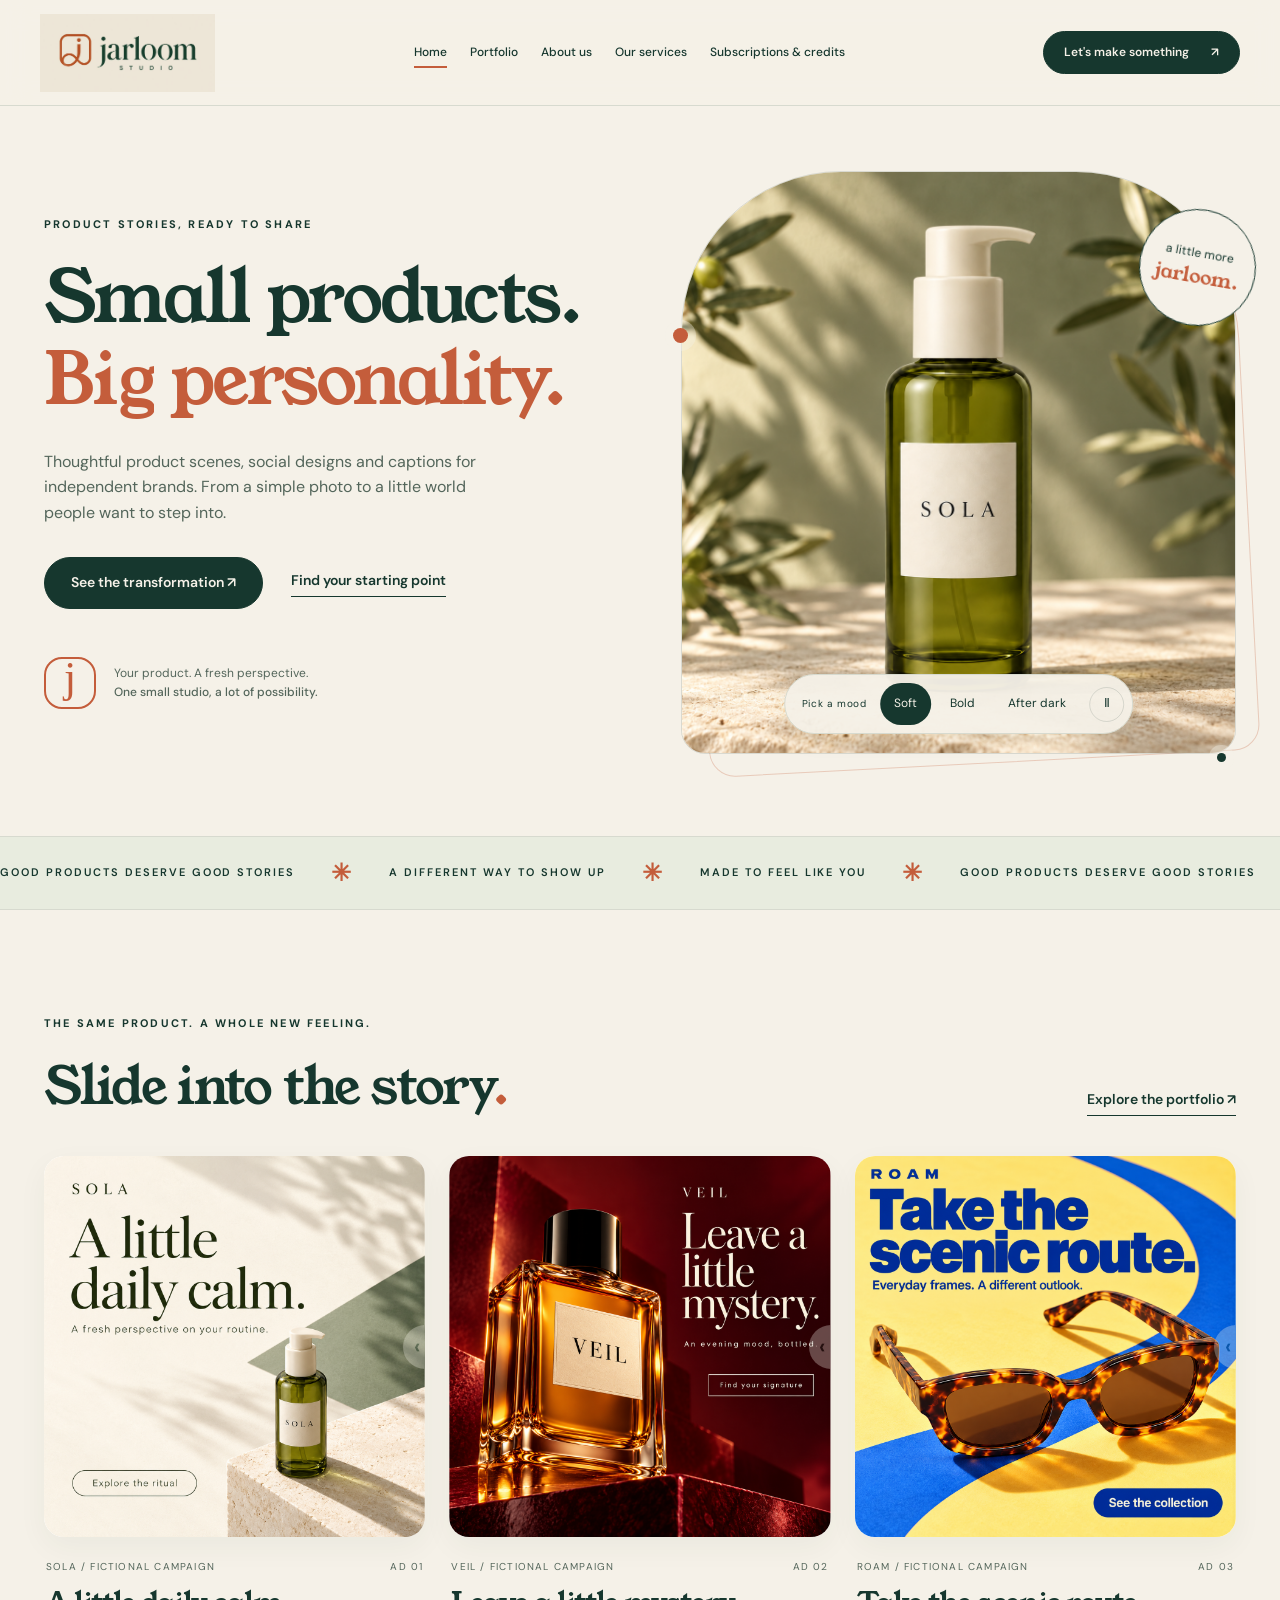
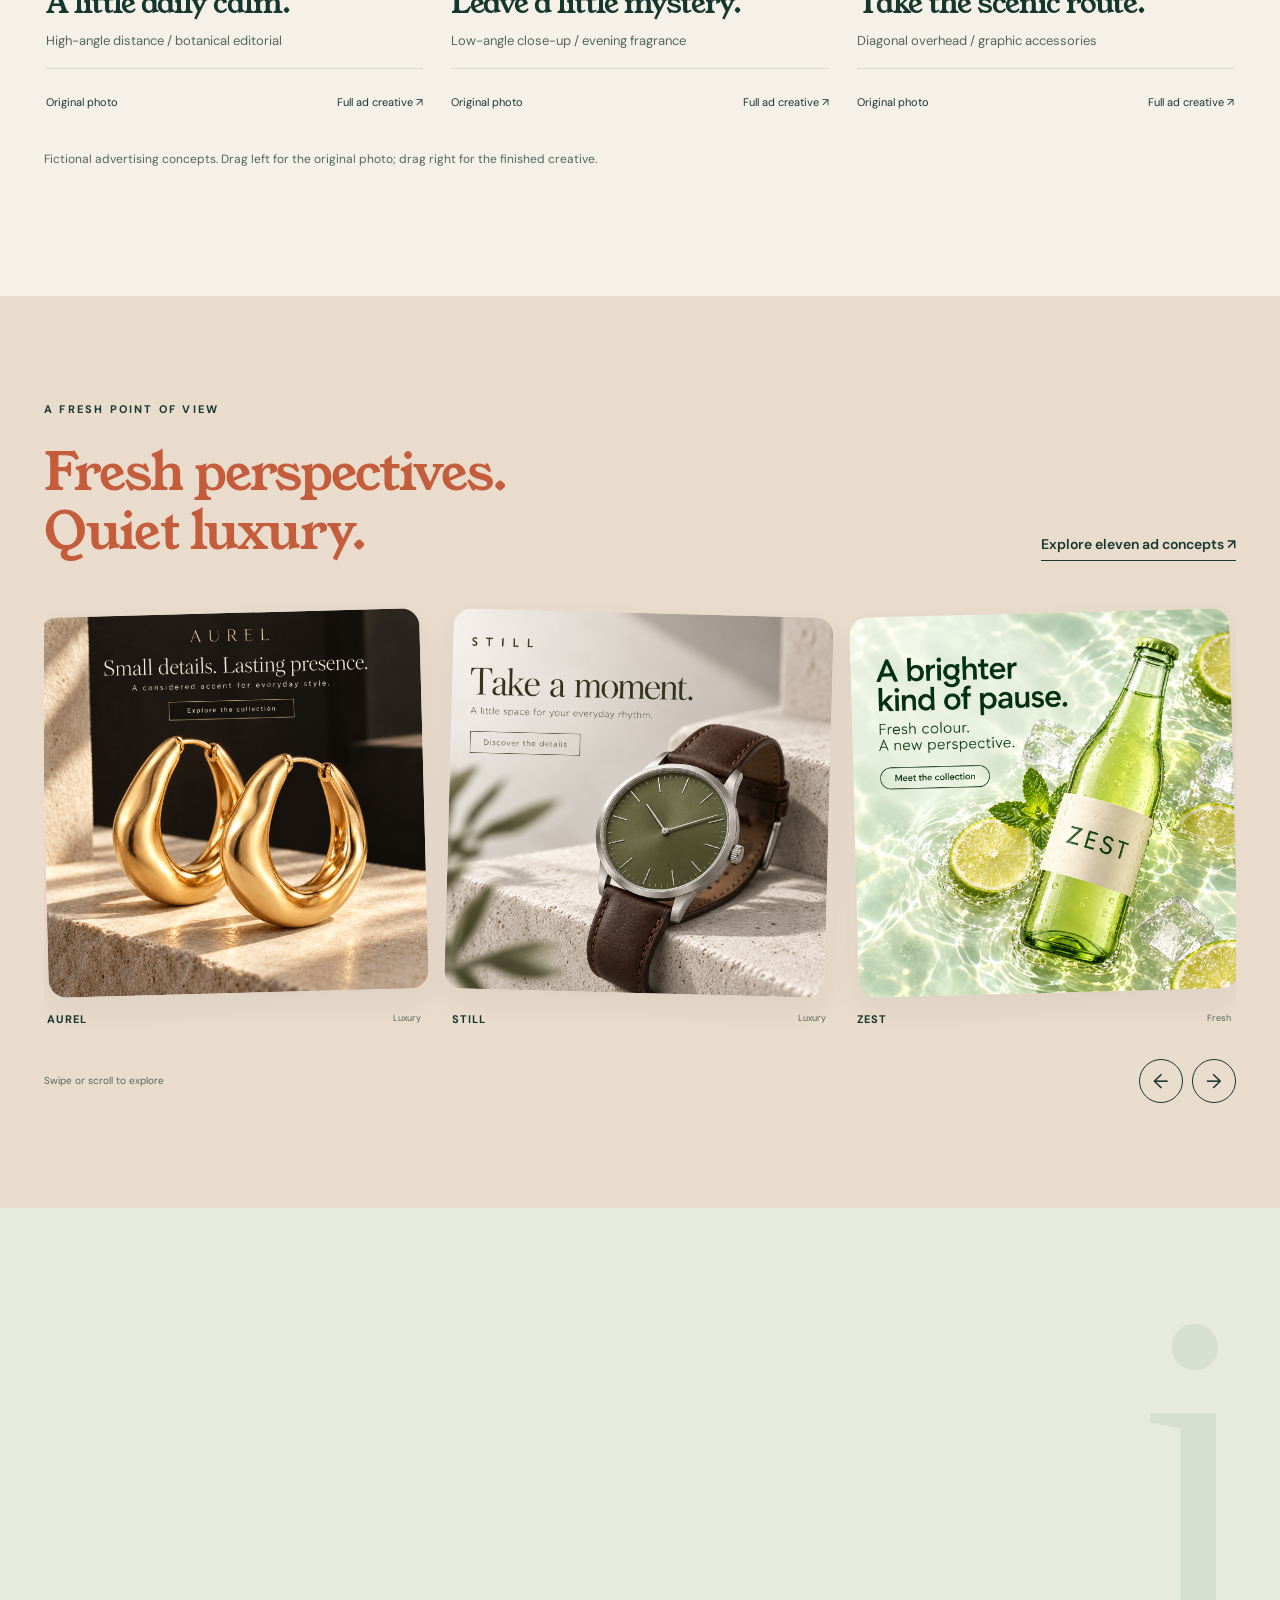
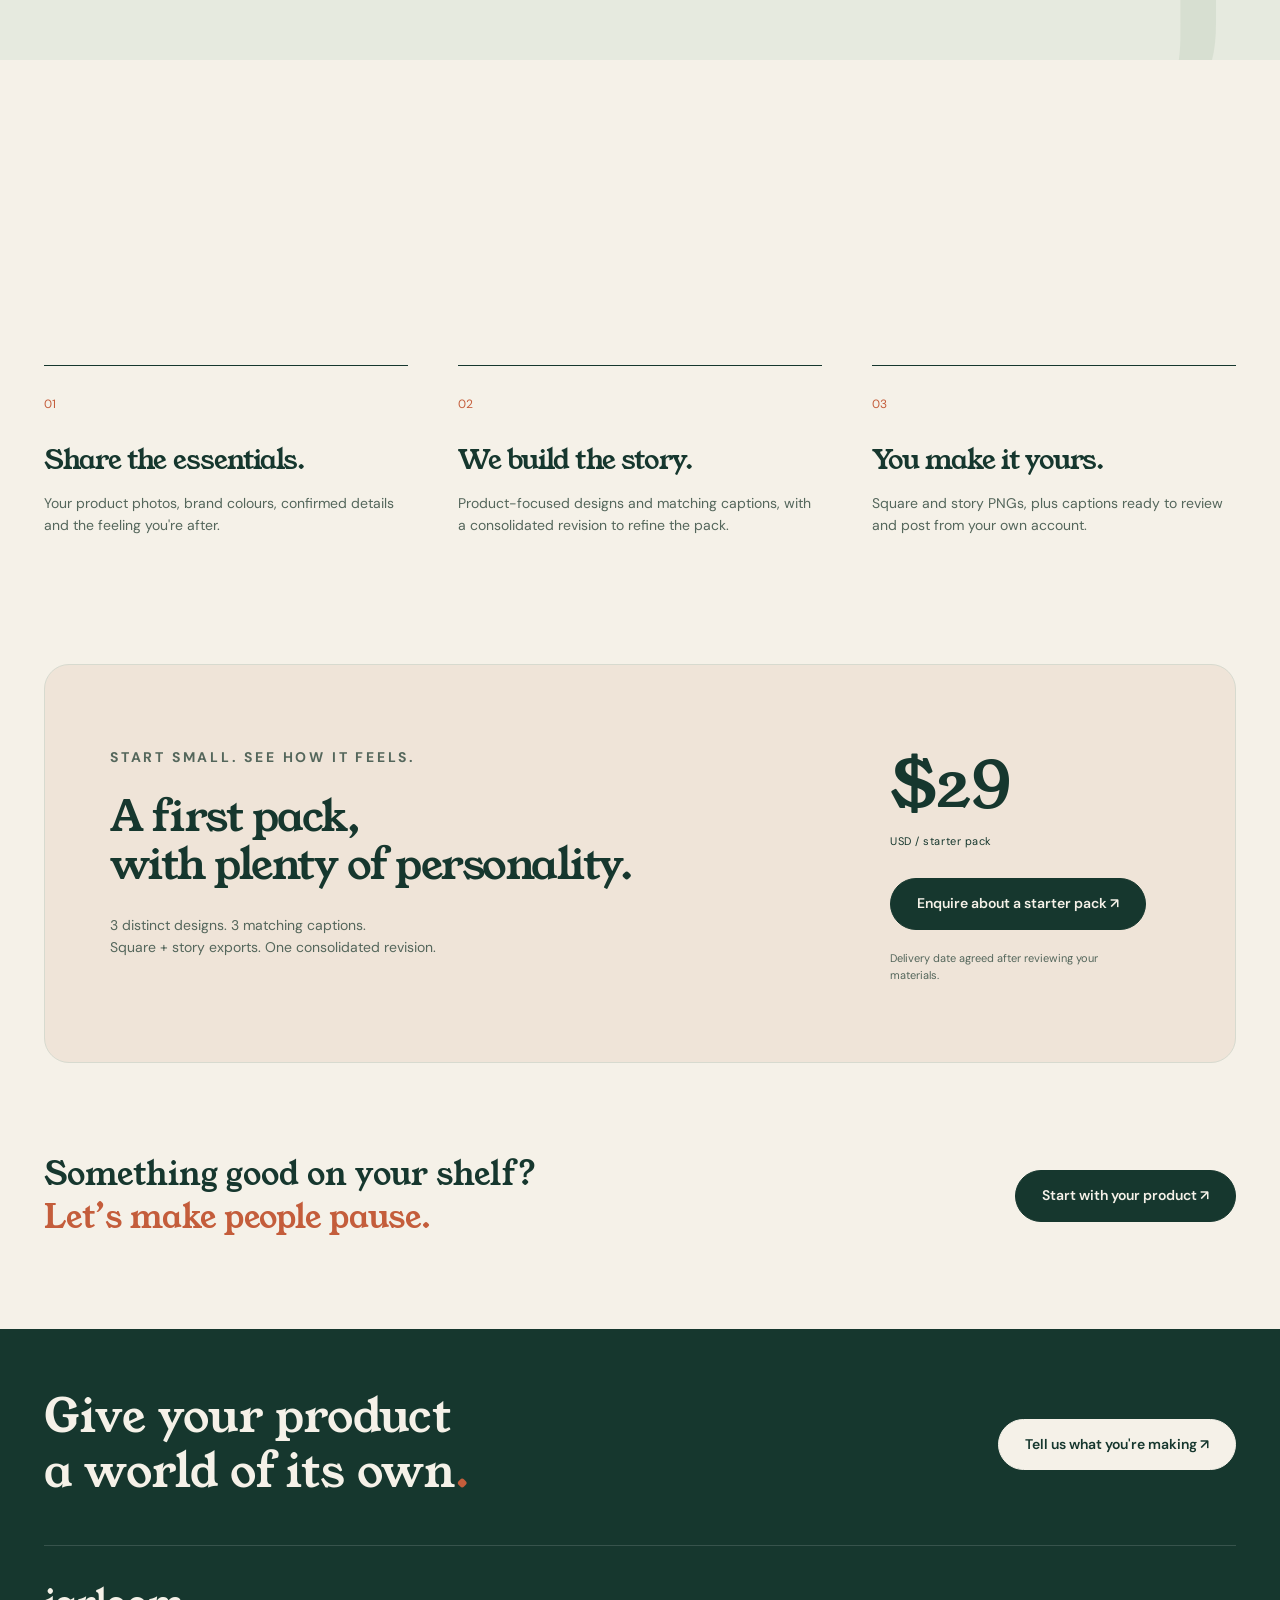
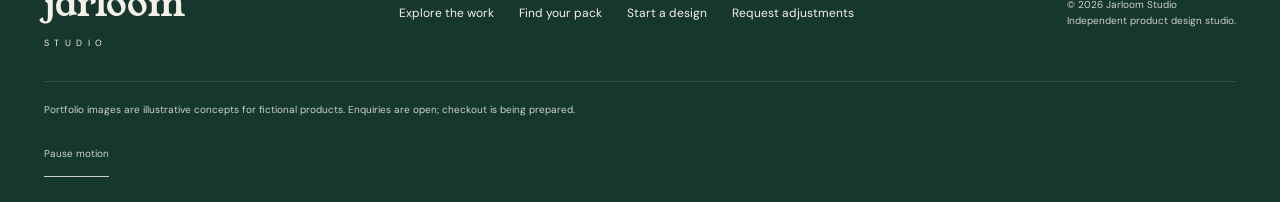
==== commit 687a199f: "Add luxury and fresh campaigns with style filters" ====
--- a/index.html
+++ b/index.html
@@ -1,4 +1,4 @@
-<!doctype html><html lang="en"><head><meta charset="utf-8"><meta name="viewport" content="width=device-width,initial-scale=1"><meta name="theme-color" content="#16372e"><meta name="description" content="Product-focused social designs, styled scenes and captions for independent brands."><title>Product stories, ready to share · Jarloom Studio</title><link rel="canonical" href="https://jarloom-studio.github.io/"><link rel="icon" href="favicon.svg" type="image/svg+xml"><link rel="preconnect" href="https://fonts.googleapis.com"><link rel="preconnect" href="https://fonts.gstatic.com" crossorigin><link href="https://fonts.googleapis.com/css2?family=DM+Sans:wght@400;500;600;700&family=Young+Serif&display=swap" rel="stylesheet"><link rel="stylesheet" href="jarloom-v3.css"><script src="jarloom-v4.js" defer></script><link rel="stylesheet" href="portfolio-refresh.css"></head><body><div class="scroll-progress" aria-hidden="true"></div><a class="skip" href="#main">Skip to content</a><header class="site-header"><a class="brand" href="index.html" aria-label="Jarloom Studio home"><img src="jarloom-logo.jpg" alt="Jarloom Studio" width="1600" height="807"></a><button class="menu-toggle" aria-controls="navigation" aria-expanded="false">Menu <span>＋</span></button><nav id="navigation" aria-label="Main navigation"><a href="index.html" aria-current="page">Home</a><a href="portfolio.html" >Portfolio</a><a href="about.html" >About us</a><a href="services.html" >Our services</a><a href="subscriptions.html" >Subscriptions & credits</a></nav><a class="button small header-cta" href="services.html#brief">Let's make something <span>↗</span></a></header><main id="main"><section class="hero wrap"><div class="hero-copy"><p class="eyebrow reveal">Product stories, ready to share</p><h1 class="reveal">Small products.<br><em>Big personality.</em></h1><p class="reveal">Thoughtful product scenes, social designs and captions for independent brands. From a simple photo to a little world people want to step into.</p><div class="hero-actions reveal"><a class="button" href="portfolio.html">See the transformation ↗</a><a class="text-link" href="subscriptions.html">Find your starting point</a></div><div class="hero-detail reveal"><span class="loop-mark">j</span><p>Your product. A fresh perspective.<br><strong>One small studio, a lot of possibility.</strong></p></div></div><div class="hero-art reveal"><span class="orbit-dot orbit-one" aria-hidden="true"></span><span class="orbit-dot orbit-two" aria-hidden="true"></span><div class="hero-image"><img id="hero-product" src="skincare-after.png" alt="SOLA skincare bottle in a soft botanical setting" width="1254" height="1254" fetchpriority="high"></div><span class="art-note">a little more<br><em>jarloom.</em></span><div class="mood-picker" aria-label="Explore different product moods"><span>Pick a mood</span><button class="active" aria-pressed="true" data-mood="skincare">Soft</button><button aria-pressed="false" data-mood="ceramic">Bold</button><button aria-pressed="false" data-mood="candle">After dark</button><button class="showcase-toggle" aria-pressed="false" aria-label="Pause product showcase"><span aria-hidden="true">Ⅱ</span></button></div></div></section><div class="ticker" aria-hidden="true"><div>GOOD PRODUCTS DESERVE GOOD STORIES <span>✳</span> A DIFFERENT WAY TO SHOW UP <span>✳</span> MADE TO FEEL LIKE YOU <span>✳</span> GOOD PRODUCTS DESERVE GOOD STORIES <span>✳</span> A DIFFERENT WAY TO SHOW UP <span>✳</span> MADE TO FEEL LIKE YOU <span>✳</span></div></div><section class="wrap section"><div class="section-heading reveal"><div><p class="eyebrow">The same product. A whole new feeling.</p><h2>Slide into the story<span>.</span></h2></div><a class="text-link" href="portfolio.html">Explore the portfolio ↗</a></div><div class="example-grid home-examples"><article class="example-card featured-ad-card reveal"><div class="compare ad-compare" style="--reveal:100%"><img class="before" src="skincare-before.png" alt="SOLA fictional product in its original white-background view" width="1254" height="1254" loading="lazy"><img class="after" src="ad-skincare.png" alt="Fictional SOLA ad creative: A little daily calm. High-angle distance / botanical editorial." width="1254" height="1254" loading="lazy"><div class="compare-labels" aria-hidden="true"><span>Ad creative</span><span>Original photo</span></div><div class="compare-divider" aria-hidden="true"><span>‹ ›</span></div><input type="range" min="0" max="100" value="100" aria-label="Reveal SOLA ad creative" aria-valuetext="100% styled image revealed"></div><div class="example-info"><div class="example-meta"><span>SOLA / Fictional campaign</span><span>AD 01</span></div><h3>A little daily calm.</h3><p>High-angle distance / botanical editorial</p><div class="compare-buttons"><button data-view="0">Original photo</button><button data-view="100">Full ad creative ↗</button></div></div></article><article class="example-card featured-ad-card reveal"><div class="compare ad-compare" style="--reveal:100%"><img class="before" src="perfume-before.png" alt="VEIL fictional product in its original white-background view" width="1254" height="1254" loading="lazy"><img class="after" src="ad-perfume.png" alt="Fictional VEIL ad creative: Leave a little mystery. Low-angle close-up / evening fragrance." width="1254" height="1254" loading="lazy"><div class="compare-labels" aria-hidden="true"><span>Ad creative</span><span>Original photo</span></div><div class="compare-divider" aria-hidden="true"><span>‹ ›</span></div><input type="range" min="0" max="100" value="100" aria-label="Reveal VEIL ad creative" aria-valuetext="100% styled image revealed"></div><div class="example-info"><div class="example-meta"><span>VEIL / Fictional campaign</span><span>AD 02</span></div><h3>Leave a little mystery.</h3><p>Low-angle close-up / evening fragrance</p><div class="compare-buttons"><button data-view="0">Original photo</button><button data-view="100">Full ad creative ↗</button></div></div></article><article class="example-card featured-ad-card reveal"><div class="compare ad-compare" style="--reveal:100%"><img class="before" src="eyewear-before.png" alt="ROAM fictional product in its original white-background view" width="1254" height="1254" loading="lazy"><img class="after" src="ad-eyewear.png" alt="Fictional ROAM ad creative: Take the scenic route. Diagonal overhead / graphic accessories." width="1254" height="1254" loading="lazy"><div class="compare-labels" aria-hidden="true"><span>Ad creative</span><span>Original photo</span></div><div class="compare-divider" aria-hidden="true"><span>‹ ›</span></div><input type="range" min="0" max="100" value="100" aria-label="Reveal ROAM ad creative" aria-valuetext="100% styled image revealed"></div><div class="example-info"><div class="example-meta"><span>ROAM / Fictional campaign</span><span>AD 03</span></div><h3>Take the scenic route.</h3><p>Diagonal overhead / graphic accessories</p><div class="compare-buttons"><button data-view="0">Original photo</button><button data-view="100">Full ad creative ↗</button></div></div></article></div><p class="fine-print">Fictional advertising concepts. Drag left for the original photo; drag right for the finished creative.</p></section><section class="campaign-preview section" id="campaign-preview"><div class="wrap"><div class="section-heading reveal"><div><p class="eyebrow">Words, angles & a little attitude</p><h2 class="motion-title">Give the scroll<br><em>a reason to stop.</em></h2></div><a class="text-link" href="portfolio.html#campaigns">Explore eight ad concepts ↗</a></div><div class="campaign-track" aria-label="Fictional advertising concepts"><a class="campaign-peek" href="portfolio.html#campaigns"><div><img src="ad-skincare.png" alt="Fictional SOLA ad creative: A little daily calm." width="1254" height="1254" loading="lazy"></div><span>SOLA<small>High-angle distance</small></span></a><a class="campaign-peek" href="portfolio.html#campaigns"><div><img src="ad-perfume.png" alt="Fictional VEIL ad creative: Leave a little mystery." width="1254" height="1254" loading="lazy"></div><span>VEIL<small>Low-angle close-up</small></span></a><a class="campaign-peek" href="portfolio.html#campaigns"><div><img src="ad-eyewear.png" alt="Fictional ROAM ad creative: Take the scenic route." width="1254" height="1254" loading="lazy"></div><span>ROAM<small>Diagonal overhead</small></span></a><a class="campaign-peek" href="portfolio.html#campaigns"><div><img src="ad-tea.png" alt="Fictional LEAF ad creative: Make time for a brighter cup." width="1254" height="1254" loading="lazy"></div><span>LEAF<small>Elevated three-quarter</small></span></a><a class="campaign-peek" href="portfolio.html#campaigns"><div><img src="ad-ceramic.png" alt="Fictional FORM ad creative: Good mornings take shape." width="1254" height="1254" loading="lazy"></div><span>FORM<small>Low side angle</small></span></a></div><div class="track-controls"><span>Swipe or scroll to explore</span><div><button class="track-prev" aria-label="Previous ad concepts">←</button><button class="track-next" aria-label="Next ad concepts">→</button></div></div></div></section><section class="studio-note"><div class="wrap note-grid"><p class="eyebrow reveal">A little world around your product</p><div class="reveal"><h2>A good image says<br><em>“this feels like us.”</em></h2><p>We shape the mood, the composition and the words around your product, so each post feels considered. Quiet and natural. Bright and playful. Rich and dramatic. The direction starts with your brand.</p><a class="text-link" href="about.html">Meet Jarloom ↗</a></div><span class="giant-loop" aria-hidden="true">j</span></div></section><section class="wrap section"><div class="section-heading reveal"><div><p class="eyebrow">Simple from the first hello</p><h2>From your shelf<br>to your feed.</h2></div><p class="side-copy">A clear brief, a clear scope,<br>and a useful set of finished files.</p></div><div class="steps"><article class="reveal"><span>01</span><h3>Share the essentials.</h3><p>Your product photos, brand colours, confirmed details and the feeling you're after.</p></article><article class="reveal"><span>02</span><h3>We build the story.</h3><p>Product-focused designs and matching captions, with a consolidated revision to refine the pack.</p></article><article class="reveal"><span>03</span><h3>You make it yours.</h3><p>Square and story PNGs, plus captions ready to review and post from your own account.</p></article></div></section><section class="wrap starter reveal"><div><p class="eyebrow">Start small. See how it feels.</p><h2>A first pack,<br>with plenty of personality.</h2><p>3 distinct designs. 3 matching captions.<br>Square + story exports. One consolidated revision.</p></div><div class="starter-price"><span class="price">$29<small>USD / starter pack</small></span><a class="button" href="services.html?pack=trial#brief">Enquire about a starter pack ↗</a><p>Delivery date agreed after reviewing your materials.</p></div></section><section class="cta-strip wrap reveal"><p>Something good on your shelf?<br><em>Let’s make people pause.</em></p><a class="button" href="services.html#brief">Start with your product ↗</a></section></main><footer class="site-footer"><div class="footer-top"><p class="footer-title">Give your product<br>a world of its own<span>.</span></p><a class="button light" href="services.html#brief">Tell us what you're making ↗</a></div><div class="footer-bottom"><a class="footer-wordmark" href="index.html">jarloom <small>STUDIO</small></a><div><a href="portfolio.html">Explore the work</a><a href="subscriptions.html">Find your pack</a><a href="services.html#brief">Start a design</a><a href="services.html#adjustments">Request adjustments</a></div><p>© 2026 Jarloom Studio<br>Independent product design studio.</p></div><p class="footer-note">Portfolio images are illustrative concepts for fictional products. Enquiries are open; checkout is being prepared.</p><button class="motion-toggle" aria-pressed="false">Pause motion</button></footer><button class="back-to-top" aria-label="Back to top" title="Back to top">↑</button></body></html>
+<!doctype html><html lang="en"><head><meta charset="utf-8"><meta name="viewport" content="width=device-width,initial-scale=1"><meta name="theme-color" content="#16372e"><meta name="description" content="Product-focused social designs, styled scenes and captions for independent brands."><title>Product stories, ready to share · Jarloom Studio</title><link rel="canonical" href="https://jarloom-studio.github.io/"><link rel="icon" href="favicon.svg" type="image/svg+xml"><link rel="preconnect" href="https://fonts.googleapis.com"><link rel="preconnect" href="https://fonts.gstatic.com" crossorigin><link href="https://fonts.googleapis.com/css2?family=DM+Sans:wght@400;500;600;700&family=Young+Serif&display=swap" rel="stylesheet"><link rel="stylesheet" href="jarloom-v3.css"><script src="jarloom-v5.js" defer></script><link rel="stylesheet" href="portfolio-v3.css"></head><body><div class="scroll-progress" aria-hidden="true"></div><a class="skip" href="#main">Skip to content</a><header class="site-header"><a class="brand" href="index.html" aria-label="Jarloom Studio home"><img src="jarloom-logo.jpg" alt="Jarloom Studio" width="1600" height="807"></a><button class="menu-toggle" aria-controls="navigation" aria-expanded="false">Menu <span>＋</span></button><nav id="navigation" aria-label="Main navigation"><a href="index.html" aria-current="page">Home</a><a href="portfolio.html" >Portfolio</a><a href="about.html" >About us</a><a href="services.html" >Our services</a><a href="subscriptions.html" >Subscriptions & credits</a></nav><a class="button small header-cta" href="services.html#brief">Let's make something <span>↗</span></a></header><main id="main"><section class="hero wrap"><div class="hero-copy"><p class="eyebrow reveal">Product stories, ready to share</p><h1 class="reveal">Small products.<br><em>Big personality.</em></h1><p class="reveal">Thoughtful product scenes, social designs and captions for independent brands. From a simple photo to a little world people want to step into.</p><div class="hero-actions reveal"><a class="button" href="portfolio.html">See the transformation ↗</a><a class="text-link" href="subscriptions.html">Find your starting point</a></div><div class="hero-detail reveal"><span class="loop-mark">j</span><p>Your product. A fresh perspective.<br><strong>One small studio, a lot of possibility.</strong></p></div></div><div class="hero-art reveal"><span class="orbit-dot orbit-one" aria-hidden="true"></span><span class="orbit-dot orbit-two" aria-hidden="true"></span><div class="hero-image"><img id="hero-product" src="skincare-after.png" alt="SOLA skincare bottle in a soft botanical setting" width="1254" height="1254" fetchpriority="high"></div><span class="art-note">a little more<br><em>jarloom.</em></span><div class="mood-picker" aria-label="Explore different product moods"><span>Pick a mood</span><button class="active" aria-pressed="true" data-mood="skincare">Soft</button><button aria-pressed="false" data-mood="ceramic">Bold</button><button aria-pressed="false" data-mood="candle">After dark</button><button class="showcase-toggle" aria-pressed="false" aria-label="Pause product showcase"><span aria-hidden="true">Ⅱ</span></button></div></div></section><div class="ticker" aria-hidden="true"><div>GOOD PRODUCTS DESERVE GOOD STORIES <span>✳</span> A DIFFERENT WAY TO SHOW UP <span>✳</span> MADE TO FEEL LIKE YOU <span>✳</span> GOOD PRODUCTS DESERVE GOOD STORIES <span>✳</span> A DIFFERENT WAY TO SHOW UP <span>✳</span> MADE TO FEEL LIKE YOU <span>✳</span></div></div><section class="wrap section"><div class="section-heading reveal"><div><p class="eyebrow">The same product. A whole new feeling.</p><h2>Slide into the story<span>.</span></h2></div><a class="text-link" href="portfolio.html">Explore the portfolio ↗</a></div><div class="example-grid home-examples"><article class="example-card featured-ad-card reveal"><div class="compare ad-compare" style="--reveal:100%"><img class="before" src="skincare-before.png" alt="SOLA fictional product in its original white-background view" width="1254" height="1254" loading="lazy"><img class="after" src="ad-skincare.png" alt="Fictional SOLA ad creative: A little daily calm. High-angle distance / botanical editorial." width="1254" height="1254" loading="lazy"><div class="compare-labels" aria-hidden="true"><span>Ad creative</span><span>Original photo</span></div><div class="compare-divider" aria-hidden="true"><span>‹ ›</span></div><input type="range" min="0" max="100" value="100" aria-label="Reveal SOLA ad creative" aria-valuetext="100% styled image revealed"></div><div class="example-info"><div class="example-meta"><span>SOLA / Fictional campaign</span><span>AD 01</span></div><h3>A little daily calm.</h3><p>High-angle distance / botanical editorial</p><div class="compare-buttons"><button data-view="0">Original photo</button><button data-view="100">Full ad creative ↗</button></div></div></article><article class="example-card featured-ad-card reveal"><div class="compare ad-compare" style="--reveal:100%"><img class="before" src="perfume-before.png" alt="VEIL fictional product in its original white-background view" width="1254" height="1254" loading="lazy"><img class="after" src="ad-perfume.png" alt="Fictional VEIL ad creative: Leave a little mystery. Low-angle close-up / evening fragrance." width="1254" height="1254" loading="lazy"><div class="compare-labels" aria-hidden="true"><span>Ad creative</span><span>Original photo</span></div><div class="compare-divider" aria-hidden="true"><span>‹ ›</span></div><input type="range" min="0" max="100" value="100" aria-label="Reveal VEIL ad creative" aria-valuetext="100% styled image revealed"></div><div class="example-info"><div class="example-meta"><span>VEIL / Fictional campaign</span><span>AD 02</span></div><h3>Leave a little mystery.</h3><p>Low-angle close-up / evening fragrance</p><div class="compare-buttons"><button data-view="0">Original photo</button><button data-view="100">Full ad creative ↗</button></div></div></article><article class="example-card featured-ad-card reveal"><div class="compare ad-compare" style="--reveal:100%"><img class="before" src="eyewear-before.png" alt="ROAM fictional product in its original white-background view" width="1254" height="1254" loading="lazy"><img class="after" src="ad-eyewear.png" alt="Fictional ROAM ad creative: Take the scenic route. Diagonal overhead / graphic accessories." width="1254" height="1254" loading="lazy"><div class="compare-labels" aria-hidden="true"><span>Ad creative</span><span>Original photo</span></div><div class="compare-divider" aria-hidden="true"><span>‹ ›</span></div><input type="range" min="0" max="100" value="100" aria-label="Reveal ROAM ad creative" aria-valuetext="100% styled image revealed"></div><div class="example-info"><div class="example-meta"><span>ROAM / Fictional campaign</span><span>AD 03</span></div><h3>Take the scenic route.</h3><p>Diagonal overhead / graphic accessories</p><div class="compare-buttons"><button data-view="0">Original photo</button><button data-view="100">Full ad creative ↗</button></div></div></article></div><p class="fine-print">Fictional advertising concepts. Drag left for the original photo; drag right for the finished creative.</p></section><section class="campaign-preview section" id="campaign-preview"><div class="wrap"><div class="section-heading reveal"><div><p class="eyebrow">A fresh point of view</p><h2 class="motion-title">Fresh perspectives.<br><em>Quiet luxury.</em></h2></div><a class="text-link" href="portfolio.html#campaigns">Explore eleven ad concepts ↗</a></div><div class="campaign-track" aria-label="Fictional advertising concepts"><a class="campaign-peek" href="portfolio.html#campaign-earrings"><div><img src="ad-earrings.png" alt="Fictional AUREL advertising concept: Small details. Lasting presence." width="1254" height="1254" loading="lazy"></div><span>AUREL<small>Luxury</small></span></a><a class="campaign-peek" href="portfolio.html#campaign-watch"><div><img src="ad-watch.png" alt="Fictional STILL advertising concept: Take a moment." width="1254" height="1254" loading="lazy"></div><span>STILL<small>Luxury</small></span></a><a class="campaign-peek" href="portfolio.html#campaign-drink"><div><img src="ad-drink.png" alt="Fictional ZEST advertising concept: A brighter kind of pause." width="1254" height="1254" loading="lazy"></div><span>ZEST<small>Fresh</small></span></a><a class="campaign-peek" href="portfolio.html#campaign-pace"><div><img src="ad-shoe.png" alt="Fictional PACE advertising concept: Find your own rhythm." width="1254" height="1254" loading="lazy"></div><span>PACE<small>Bold</small></span></a><a class="campaign-peek" href="portfolio.html#campaign-orbit"><div><img src="ad-headphones.png" alt="Fictional ORBIT advertising concept: Make room for your soundtrack." width="1254" height="1254" loading="lazy"></div><span>ORBIT<small>Luxury</small></span></a><a class="campaign-peek" href="portfolio.html#campaign-mesa"><div><img src="ad-olive.png" alt="Fictional MESA advertising concept: Bring a little warmth to the table." width="1254" height="1254" loading="lazy"></div><span>MESA<small>Fresh</small></span></a><a class="campaign-peek" href="portfolio.html#campaign-sola"><div><img src="ad-skincare.png" alt="Fictional SOLA ad creative: A little daily calm. High-angle distance / botanical editorial." width="1254" height="1254" loading="lazy"></div><span>SOLA<small>Fresh</small></span></a><a class="campaign-peek" href="portfolio.html#campaign-veil"><div><img src="ad-perfume.png" alt="Fictional VEIL ad creative: Leave a little mystery. Low-angle close-up / evening fragrance." width="1254" height="1254" loading="lazy"></div><span>VEIL<small>Moody</small></span></a><a class="campaign-peek" href="portfolio.html#campaign-roam"><div><img src="ad-eyewear.png" alt="Fictional ROAM ad creative: Take the scenic route. Diagonal overhead / graphic accessories." width="1254" height="1254" loading="lazy"></div><span>ROAM<small>Bold</small></span></a><a class="campaign-peek" href="portfolio.html#campaign-leaf"><div><img src="ad-tea.png" alt="Fictional LEAF ad creative: Make time for a brighter cup. Elevated three-quarter / citrus colour story." width="1254" height="1254" loading="lazy"></div><span>LEAF<small>Fresh</small></span></a><a class="campaign-peek" href="portfolio.html#campaign-form"><div><img src="ad-ceramic.png" alt="Fictional FORM ad creative: Good mornings take shape. Low side angle / sculptural homeware." width="1254" height="1254" loading="lazy"></div><span>FORM<small>Bold</small></span></a></div><div class="track-controls"><span>Swipe or scroll to explore</span><div><button class="track-prev" aria-label="Previous ad concepts">←</button><button class="track-next" aria-label="Next ad concepts">→</button></div></div></div></section><section class="studio-note"><div class="wrap note-grid"><p class="eyebrow reveal">A little world around your product</p><div class="reveal"><h2>A good image says<br><em>“this feels like us.”</em></h2><p>We shape the mood, the composition and the words around your product, so each post feels considered. Quiet and natural. Bright and playful. Rich and dramatic. The direction starts with your brand.</p><a class="text-link" href="about.html">Meet Jarloom ↗</a></div><span class="giant-loop" aria-hidden="true">j</span></div></section><section class="wrap section"><div class="section-heading reveal"><div><p class="eyebrow">Simple from the first hello</p><h2>From your shelf<br>to your feed.</h2></div><p class="side-copy">A clear brief, a clear scope,<br>and a useful set of finished files.</p></div><div class="steps"><article class="reveal"><span>01</span><h3>Share the essentials.</h3><p>Your product photos, brand colours, confirmed details and the feeling you're after.</p></article><article class="reveal"><span>02</span><h3>We build the story.</h3><p>Product-focused designs and matching captions, with a consolidated revision to refine the pack.</p></article><article class="reveal"><span>03</span><h3>You make it yours.</h3><p>Square and story PNGs, plus captions ready to review and post from your own account.</p></article></div></section><section class="wrap starter reveal"><div><p class="eyebrow">Start small. See how it feels.</p><h2>A first pack,<br>with plenty of personality.</h2><p>3 distinct designs. 3 matching captions.<br>Square + story exports. One consolidated revision.</p></div><div class="starter-price"><span class="price">$29<small>USD / starter pack</small></span><a class="button" href="services.html?pack=trial#brief">Enquire about a starter pack ↗</a><p>Delivery date agreed after reviewing your materials.</p></div></section><section class="cta-strip wrap reveal"><p>Something good on your shelf?<br><em>Let’s make people pause.</em></p><a class="button" href="services.html#brief">Start with your product ↗</a></section></main><footer class="site-footer"><div class="footer-top"><p class="footer-title">Give your product<br>a world of its own<span>.</span></p><a class="button light" href="services.html#brief">Tell us what you're making ↗</a></div><div class="footer-bottom"><a class="footer-wordmark" href="index.html">jarloom <small>STUDIO</small></a><div><a href="portfolio.html">Explore the work</a><a href="subscriptions.html">Find your pack</a><a href="services.html#brief">Start a design</a><a href="services.html#adjustments">Request adjustments</a></div><p>© 2026 Jarloom Studio<br>Independent product design studio.</p></div><p class="footer-note">Portfolio images are illustrative concepts for fictional products. Enquiries are open; checkout is being prepared.</p><button class="motion-toggle" aria-pressed="false">Pause motion</button></footer><button class="back-to-top" aria-label="Back to top" title="Back to top">↑</button></body></html>
 
 
 
--- a/portfolio-v3.css
+++ b/portfolio-v3.css
@@ -0,0 +1,2 @@
+.campaign-grid .campaign-card:last-child:nth-child(even){grid-column:auto;width:auto;justify-self:stretch}.home-examples .example-description{display:none}.featured-ad-card .compare{box-shadow:0 10px 30px #16372e0c}.featured-ad-card .compare-labels span{font-size:9px;opacity:0;transition:opacity .2s}.featured-ad-card .compare:hover .compare-labels span,.featured-ad-card .compare:focus-within .compare-labels span{opacity:1}.featured-ad-card .compare-divider{opacity:.3;transition:opacity .2s}.featured-ad-card .compare:hover .compare-divider,.featured-ad-card .compare:focus-within .compare-divider{opacity:1}@media(hover:none){.featured-ad-card .compare-divider{opacity:.7}}.ad-compare .compare-labels{display:none}
+.campaign-filters{display:flex;gap:10px;flex-wrap:wrap;margin:28px 0 14px}.campaign-filters button{border:1px solid var(--line);border-radius:99px;background:transparent;color:var(--ink);min-height:44px;padding:11px 17px;font:inherit;font-size:12px;cursor:pointer;transition:background .2s,color .2s}.campaign-filters button span{font-size:9px;opacity:.7;margin-left:7px}.campaign-filters button.active,.campaign-filters button:hover{background:var(--ink);color:var(--paper)}.campaign-filters button:focus-visible{outline:3px solid var(--orange);outline-offset:3px}.campaign-card[hidden]{display:none!important}.campaign-enquiry{display:inline-block;margin-top:20px;font-size:12px}.campaign-card{scroll-margin-top:125px}.campaign-grid .campaign-card:last-child{grid-column:auto;width:auto;justify-self:stretch}@media(max-width:600px){.campaign-filters{gap:8px}.campaign-filters button{font-size:11px;padding:10px 13px}.campaign-card{scroll-margin-top:100px}}
